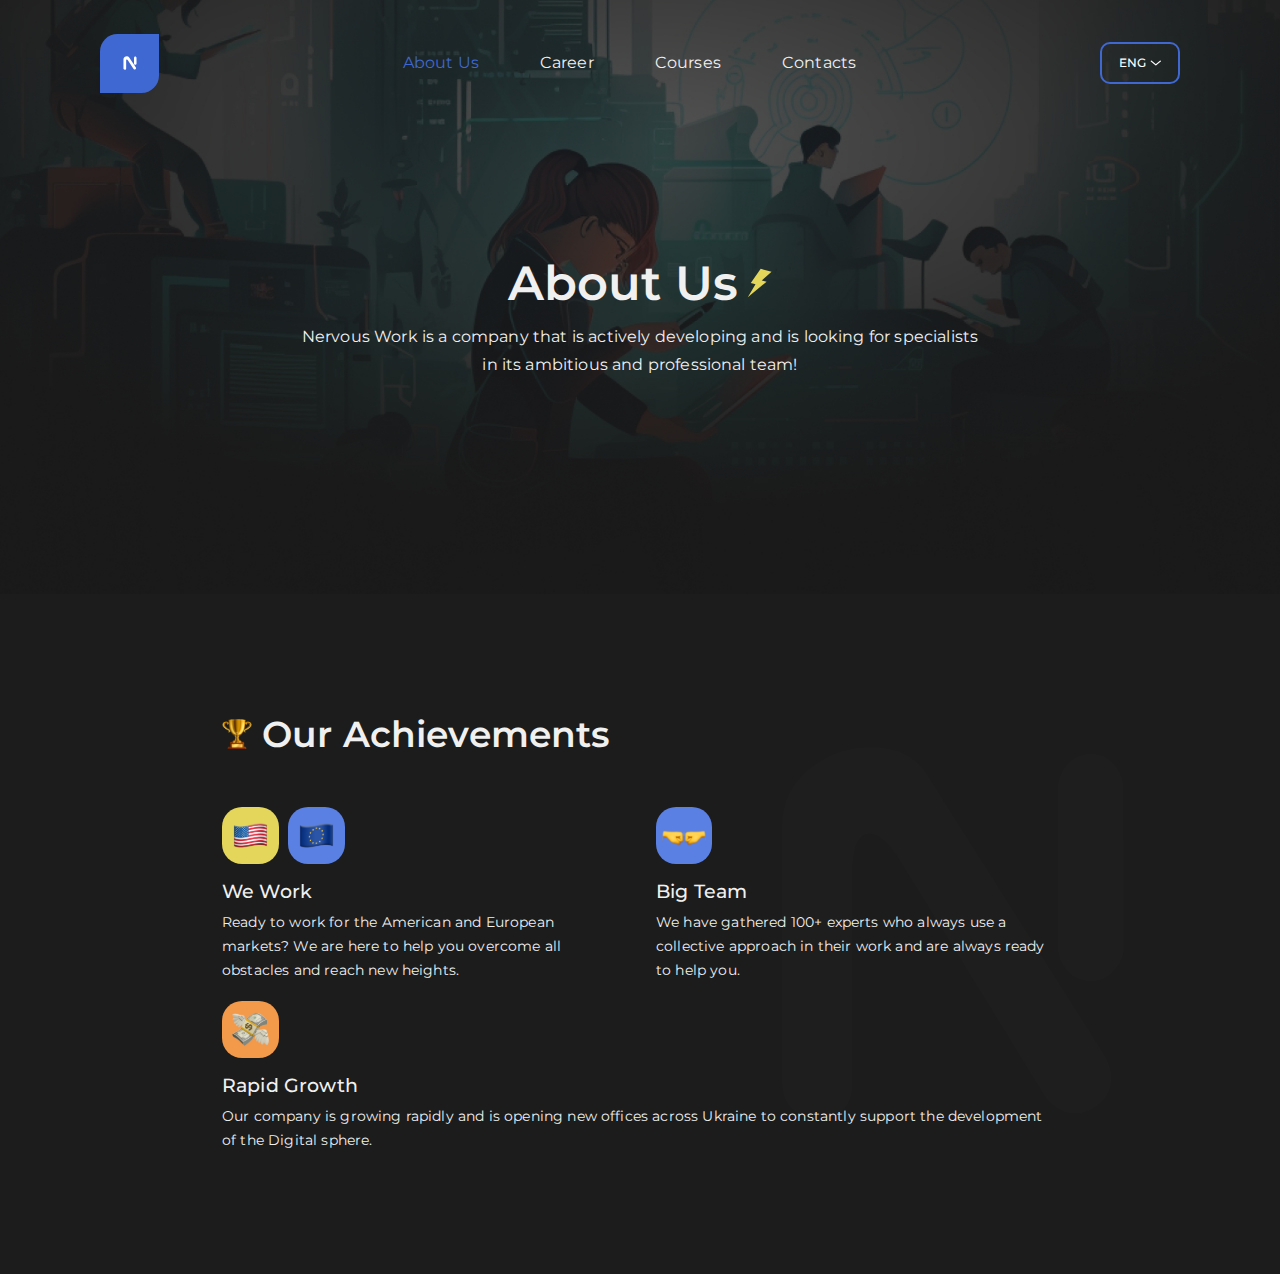
==== index.html @ 2cce6491 "start work" ====
<!DOCTYPE html>
<html lang="en">

<head>
    <meta charset="UTF-8">
    <meta http-equiv="X-UA-Compatible" content="IE=edge">
    <meta name="viewport" content="width=device-width, initial-scale=1.0">
    <title>Nervous Work Vacancies</title>
    <link rel="shortcut icon" type="image/x-icon" href="img/favicon/favicon.ico">
    <link rel="icon" sizes="any" type="image/svg+xml" href="img/favicon/favicon.svg">
    <link rel="stylesheet" href="css/index.css">
</head>

<body>
    <header class="header">
        <div class="container">
            <a class="header__logo logo" href="index.html">
                <img class="header__logo_icon" src="img/icons/logo.svg" alt="" width="14">
            </a>
            <ul class="header__list">
                <li class="header__item">
                    <a href="#" class="header__link link active">About Us</a>
                </li>
                <li class="header__item">
                    <a href="#" class="header__link link">Career</a>
                </li>
                <li class="header__item">
                    <a href="#" class="header__link link">Courses</a>
                </li>
                <li class="header__item">
                    <a href="#" class="header__link link">Contacts</a>
                </li>
            </ul>
            <button class="header__lang">ENG <img src="img/icons/bottom-arrow.svg" alt="" width="10.7"></button>
        </div>
    </header>

    <main>
        <section class="hero">
            <h1 class="hero__title">About Us <img src="img/icons/lightning.svg" alt="" width="25"></h1>
            <p class="hero__desc">Nervous Work is a company that is actively developing and is looking for specialists
                in its ambitious and professional team!
            </p>
        </section>

        <section class="achiev">
            <div class="container">
                <h2 class="achiev__title"><img src="img/icons/reward.svg" alt="" width="30" height="30">
                    Our Achievements</h2>
                <ul class="achiev__list">
                    <li class="achiev__item">
                        <div class="achiev__icons">
                            <span class="achiev__icon yellow-icon">
                                <img src="img/icons/usa.svg" alt="" width="37" height="37">
                            </span>
                            <span class="achiev__icon blue-icon">
                                <img src="img/icons/europe.svg" alt="" width="37" height="37">
                            </span>
                        </div>
                        <h3 class="achiev__subtitle">We Work</h3>
                        <p class="achiev__desc">Ready to work for the American and European markets? We are here to help
                            you overcome all obstacles and reach new heights. </p>
                    </li>
                    <li class="achiev__item">
                        <div class="achiev__icons">
                            <span class="achiev__icon_hand blue-icon">
                                <img src="img/icons/left-hand.svg" alt="" width="22" height="22">
                                <img src="img/icons/right-hand.svg" alt="" width="22" height="22">
                            </span>
                        </div>
                        <h3 class="achiev__subtitle">Big Team</h3>
                        <p class="achiev__desc">We have gathered 100+ experts who always use a collective approach in
                            their work and are always ready to help you. </p>
                    </li>
                    <li class="achiev__item">
                        <div class="achiev__icons">
                            <span class="achiev__icon orange-icon">
                                <img src="img/icons/money.svg" alt="" width="37" height="37">
                            </span>
                        </div>
                        <h3 class="achiev__subtitle">Rapid Growth</h3>
                        <p class="achiev__desc">Our company is growing rapidly and is opening new offices across Ukraine
                            to constantly support the development of the Digital sphere. </p>
                    </li>
                </ul>
            </div>
        </section>
    </main>
</body>

</html>
---- css/index.css ----
* {
  box-sizing: border-box;
  margin: 0;
  padding: 0;
}

html,
body,
div,
span,
applet,
object,
iframe,
h1,
h2,
h3,
h4,
h5,
h6,
p,
blockquote,
pre,
a,
abbr,
acronym,
address,
big,
cite,
code,
del,
dfn,
em,
img,
ins,
kbd,
q,
s,
samp,
small,
strike,
strong,
sub,
sup,
tt,
var,
b,
u,
i,
center,
dl,
dt,
dd,
ol,
ul,
li,
fieldset,
form,
label,
legend,
table,
caption,
tbody,
tfoot,
thead,
tr,
th,
td,
article,
aside,
canvas,
details,
embed,
figure,
figcaption,
footer,
header,
hgroup,
menu,
nav,
output,
ruby,
section,
summary,
time,
mark,
audio,
video {
  margin: 0;
  padding: 0;
  border: 0;
  font-size: 100%;
  font-family: inherit;
  vertical-align: baseline;
}

article,
aside,
details,
figcaption,
figure,
footer,
header,
hgroup,
menu,
nav,
section {
  display: block;
}

body {
  line-height: 1;
}

ol,
ul {
  list-style: none;
  padding: 0;
  margin: 0;
}

blockquote,
q {
  quotes: none;
}

blockquote:before,
blockquote:after,
q:before,
q:after {
  content: "";
  content: none;
}

table {
  border-collapse: collapse;
  border-spacing: 0;
}

a {
  display: inline-block;
  text-decoration: none;
  color: inherit;
}

h1,
h2,
h3,
h4,
h5,
h6,
p {
  margin: 0;
  padding: 0;
}

img,
svg {
  display: block;
}

button {
  outline: none;
  border: none;
  margin: 0;
  padding: 0;
  cursor: pointer;
  font-family: inherit;
}

input {
  outline: none;
  font-family: inherit;
}

@font-face {
  font-family: "Montserrat";
  src: url("../fonts/Montserrat-Regular.ttf") format("truetype");
  font-weight: 400;
  font-style: normal;
}
@font-face {
  font-family: "Montserrat";
  src: url("../fonts/Montserrat-Medium.ttf") format("truetype");
  font-weight: 500;
  font-style: normal;
}
@font-face {
  font-family: "Montserrat";
  src: url("../fonts/Montserrat-SemiBold.ttf") format("truetype");
  font-weight: 600;
  font-style: normal;
}
:root {
  --primary-text-color: #F0F0F0;
  --accent-text-color: #E3D65A;
  --gray-text-color: #9D9D9D;
  --white-text-color: #FFFFFF;
  --menu-active-color: #3F68D2;
  --menu-hover-color: #497CFF;
  --yellow-back-color: #E3D65A;
  --blue-back-color: #5A80E3;
  --orange-back-color: #F2994A;
  --button-back-color: #3F68D2;
  --button-hover-color: #497CFF;
}

body {
  font-family: "Montserrat";
  color: var(--primary-text-color);
  letter-spacing: 0.01em;
  line-height: 1;
  background-color: #1C1C1C;
  background-image: url(../img/section/about/bg-about.jpg);
  background-repeat: no-repeat;
  background-size: 100%;
  background-position: top center;
}

.container {
  max-width: 1110px;
  margin: 0 auto;
  padding: 0 15px;
}

.link {
  color: inherit;
}

.link.active {
  color: var(--menu-active-color);
}

.link:active {
  color: var(--menu-active-color);
}

.link:hover {
  color: var(--menu-hover-color);
}

.logo {
  background-color: var(--button-back-color);
}

.logo:hover {
  background-color: var(--button-hover-color);
}

.blue-icon {
  background-color: var(--blue-back-color);
}

.yellow-icon {
  background-color: var(--yellow-back-color);
}

.orange-icon {
  background-color: var(--orange-back-color);
}

.header .container {
  display: flex;
  align-items: center;
  justify-content: space-between;
  padding-top: 33.5px;
}

.header__logo {
  width: 59px;
  height: 59px;
  display: flex;
  justify-content: center;
  align-items: center;
  border-radius: 17.5px 0px;
}

.header__list {
  display: flex;
  gap: 61px;
}

.header__lang {
  display: flex;
  align-items: center;
  gap: 4.5px;
  padding: 11px 17px;
  background-color: transparent;
  border: 2px solid #3F68D2;
  border-radius: 10px;
  font-weight: 500;
  font-size: 12px;
  line-height: 1.33;
  text-transform: capitalize;
  color: var(--white-text-color);
}

.hero {
  padding-top: 166.5px;
  padding-bottom: 289px;
}

.hero__title {
  display: flex;
  justify-content: center;
  align-items: center;
  gap: 9px;
  font-weight: 600;
  font-size: 48px;
  text-align: center;
  margin-bottom: 16px;
}

.hero__desc {
  font-size: 16px;
  line-height: 1.75;
  text-align: center;
  max-width: 693px;
  margin: 0 auto;
}

.achiev {
  padding-top: 48px;
  padding-bottom: 121px;
}
.achiev .container {
  padding-left: 137px;
  padding-right: 71px;
  background-image: url(../img/section/achiev/bg-achiev.svg);
  background-repeat: no-repeat;
  background-position: top 31px right 71px;
}

.achiev__title {
  display: flex;
  align-items: center;
  gap: 10px;
  margin-bottom: 55px;
  font-weight: 600;
  font-size: 36px;
}

.achiev__list {
  display: flex;
  -moz-column-gap: 31px;
       column-gap: 31px;
  row-gap: 18px;
  flex-wrap: wrap;
  padding-right: 65px;
}

.achiev__item {
  width: calc(50% - 15.5px);
}
.achiev__item:nth-child(3n) {
  width: 100%;
}

.achiev__icons {
  display: flex;
  gap: 9px;
  align-items: center;
  margin-bottom: 15px;
}

.achiev__icon {
  padding: 10px;
  border-radius: 20px;
}

.achiev__icon_hand {
  display: flex;
  padding: 17.5px 6px;
  border-radius: 20px;
}

.achiev__subtitle {
  font-weight: 500;
  font-size: 19px;
  line-height: 1.32;
  margin-bottom: 7px;
}

.achiev__desc {
  font-size: 14px;
  line-height: 1.71;
}/*# sourceMappingURL=index.css.map */
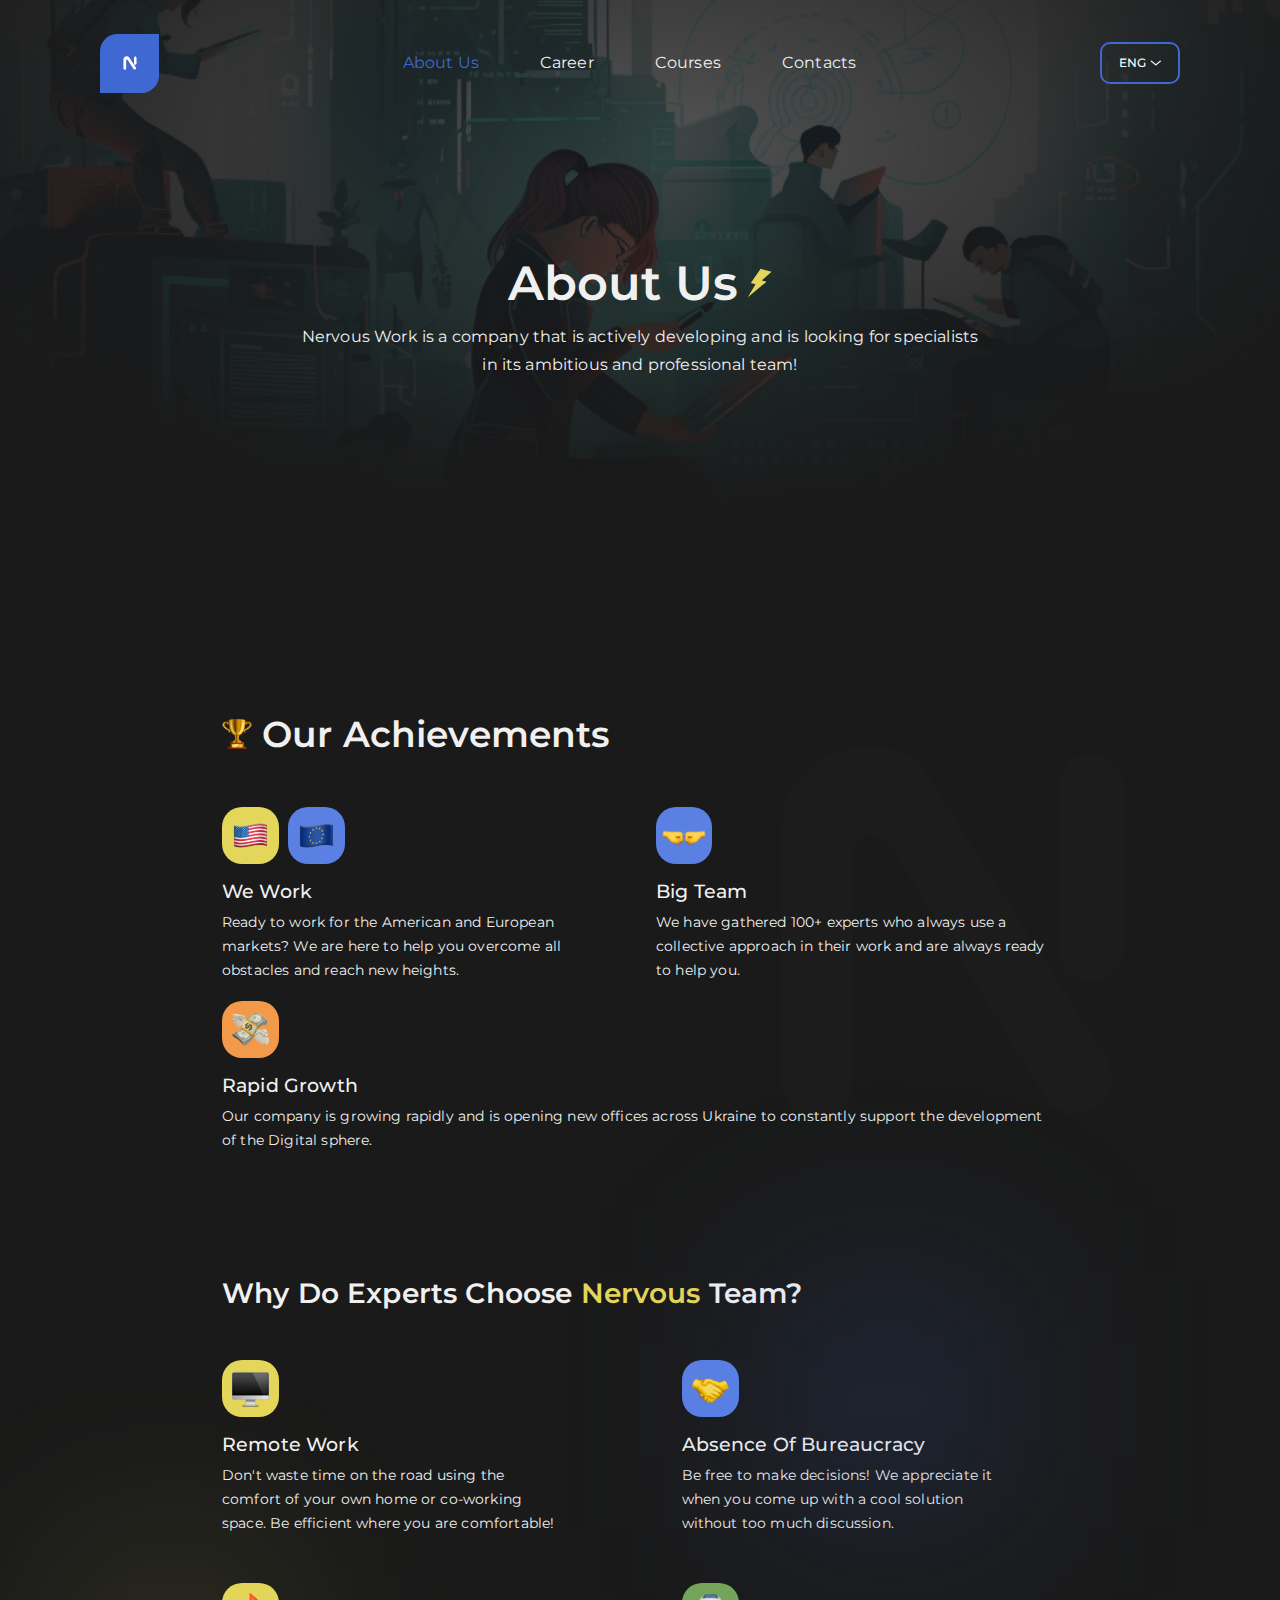
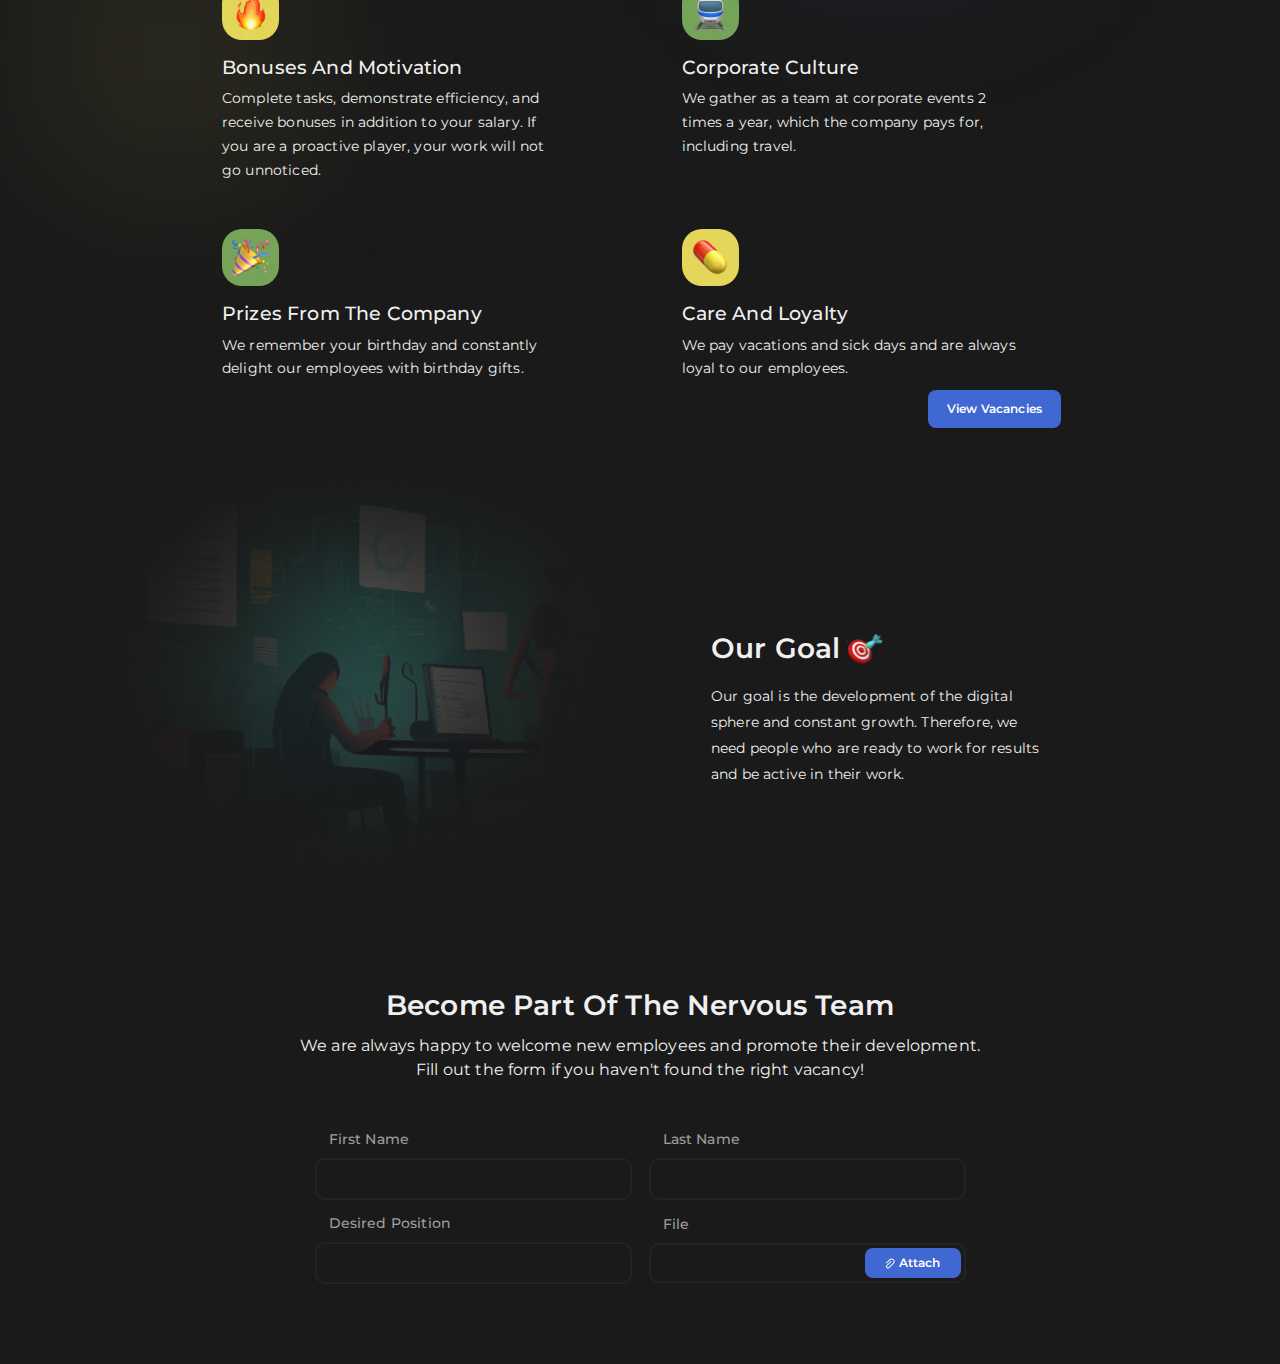
==== commit 172015fe: "commit for meet" ====
--- a/index.html
+++ b/index.html
@@ -85,6 +85,113 @@
                 </ul>
             </div>
         </section>
+
+        <section class="advantage">
+            <div class="container">
+                <h2 class="advantage__title">Why Do Experts Choose <span>Nervous</span> Team?</h2>
+                <ul class="advantage__list">
+                    <li class="advantage__item">
+                        <span class="advantage__wrap_icon yellow-icon">
+                            <img class="advantage__icon" src="img/icons/laptop.svg" alt="" width="37" height="37">
+                        </span>
+                        <h3 class="advantage__subtitle">Remote Work</h3>
+                        <p class="advantage__desc">Don't waste time on the road using the comfort of your own home or
+                            co-working space. Be efficient where you are comfortable!</p>
+                    </li>
+                    <li class="advantage__item">
+                        <span class="advantage__wrap_icon blue-icon">
+                            <img class="advantage__icon" src="img/icons/hands.svg" alt="" width="37" height="37">
+                        </span>
+                        <h3 class="advantage__subtitle">Absence Of Bureaucracy</h3>
+                        <p class="advantage__desc">Be free to make decisions! We appreciate it when you come up with a
+                            cool solution without too much discussion.</p>
+                    </li>
+                    <li class="advantage__item">
+                        <span class="advantage__wrap_icon yellow-icon">
+                            <img class="advantage__icon" src="img/icons/fire.svg" alt="" width="37" height="37">
+                        </span>
+                        <h3 class="advantage__subtitle">Bonuses And Motivation</h3>
+                        <p class="advantage__desc">Complete tasks, demonstrate efficiency, and receive bonuses in
+                            addition to your salary. If you are a proactive player, your work will not go unnoticed.</p>
+                    </li>
+                    <li class="advantage__item">
+                        <span class="advantage__wrap_icon green-icon">
+                            <img class="advantage__icon" src="img/icons/train.svg" alt="" width="37" height="37">
+                        </span>
+                        <h3 class="advantage__subtitle">Corporate Culture</h3>
+                        <p class="advantage__desc">We gather as a team at corporate events 2 times a year, which the
+                            company pays for, including travel.</p>
+                    </li>
+                    <li class="advantage__item">
+                        <span class="advantage__wrap_icon green-icon">
+                            <img class="advantage__icon" src="img/icons/decor.svg" alt="" width="37" height="37">
+                        </span>
+                        <h3 class="advantage__subtitle">Prizes From The Company</h3>
+                        <p class="advantage__desc">We remember your birthday and constantly delight our employees with
+                            birthday gifts.</p>
+                    </li>
+                    <li class="advantage__item">
+                        <span class="advantage__wrap_icon yellow-icon">
+                            <img class="advantage__icon" src="img/icons/tablet.svg" alt="" width="37" height="37">
+                        </span>
+                        <h3 class="advantage__subtitle">Care And Loyalty</h3>
+                        <p class="advantage__desc">We pay vacations and sick days and are always loyal to our employees.
+                        </p>
+                    </li>
+                </ul>
+                <div class="advantage__button">
+                    <a class="advantage__link" href="#">View Vacancies</a>
+                </div>
+                <div class="blue-shadow"></div>
+                <div class="yellow-shadow"></div>
+            </div>
+        </section>
+
+        <section class="goal">
+            <div class="container">
+                <h3 class="goal__title">Our Goal <img src="img/icons/darts.svg" alt="" width="36" height="32"></h3>
+                <p class="goal__desc">Our goal is the development of the digital sphere and constant growth. Therefore,
+                    we need people who are ready to work for results and be active in their work.</p>
+            </div>
+        </section>
+
+        <section class="contact">
+            <div class="container">
+                <h2 class="contact__title">Become Part Of The Nervous Team</h2>
+                <p class="contact__desc">We are always happy to welcome new employees and promote their development.
+                    Fill out the form if you haven't found the right vacancy!</p>
+                <form class="contact__form">
+                    <div class="form__block">
+                        <div class="form__block_item">
+                            <label class="form__label">
+                                <span>First Name</span>
+                                <input type="text" name="firstName" class="form__input">
+                            </label>
+                        </div>
+                        <div class="form__block_item">
+                            <label class="form__label">
+                                <span>Last Name</span>
+                                <input type="text" name="lastName" class="form__input">
+                            </label>
+                        </div>
+                    </div>
+                    <div class="form__block">
+                        <div class="form__block_item">
+                            <label class="form__label">
+                                <span>Desired Position</span>
+                                <input type="text" name="firstName" class="form__input">
+                            </label>
+                        </div>
+                        <div class="form__block_item">
+                            <label class="form__label">
+                                <span>File</span>
+                                <input type="file" name="lastName" class="form__input_file">
+                            </label>
+                        </div>
+                    </div>
+                </form>
+            </div>
+        </section>
     </main>
 </body>
 
--- a/css/index.css
+++ b/css/index.css
@@ -200,6 +200,7 @@
   --yellow-back-color: #E3D65A;
   --blue-back-color: #5A80E3;
   --orange-back-color: #F2994A;
+  --green-back-color: #75A459;
   --button-back-color: #3F68D2;
   --button-hover-color: #497CFF;
 }
@@ -209,7 +210,7 @@
   color: var(--primary-text-color);
   letter-spacing: 0.01em;
   line-height: 1;
-  background-color: #1C1C1C;
+  background-color: #1A1A1A;
   background-image: url(../img/section/about/bg-about.jpg);
   background-repeat: no-repeat;
   background-size: 100%;
@@ -256,6 +257,10 @@
 
 .orange-icon {
   background-color: var(--orange-back-color);
+}
+
+.green-icon {
+  background-color: var(--green-back-color);
 }
 
 .header .container {
@@ -320,7 +325,6 @@
 
 .achiev {
   padding-top: 48px;
-  padding-bottom: 121px;
 }
 .achiev .container {
   padding-left: 137px;
@@ -383,4 +387,246 @@
 .achiev__desc {
   font-size: 14px;
   line-height: 1.71;
+}
+
+.advantage {
+  padding-top: 121px;
+  padding-bottom: 14px;
+}
+.advantage .container {
+  position: relative;
+  padding-left: 137px;
+  padding-right: 134px;
+}
+
+.advantage__title {
+  font-weight: 600;
+  font-size: 28px;
+  line-height: 1.39;
+  margin-bottom: 47px;
+}
+.advantage__title span {
+  color: var(--accent-text-color);
+}
+
+.advantage__list {
+  display: flex;
+  flex-wrap: wrap;
+  -moz-column-gap: 80px;
+       column-gap: 80px;
+  row-gap: 47px;
+  margin-bottom: 9px;
+}
+
+.advantage__item {
+  width: calc(50% - 40px);
+}
+
+.advantage__wrap_icon {
+  display: flex;
+  justify-content: center;
+  align-items: center;
+  width: 57px;
+  height: 57px;
+  border-radius: 20px;
+  margin-bottom: 15px;
+}
+
+.advantage__subtitle {
+  font-weight: 500;
+  font-size: 19px;
+  line-height: 1.32;
+  margin-bottom: 7px;
+}
+
+.advantage__desc {
+  font-size: 14px;
+  line-height: 1.71;
+  max-width: 337px;
+}
+
+.advantage__button {
+  display: flex;
+  justify-content: flex-end;
+}
+
+.advantage__link {
+  padding: 13px 19px;
+  background-color: var(--button-back-color);
+  border-radius: 8px;
+  font-weight: 600;
+  font-size: 12px;
+  color: var(--white-text-color);
+}
+.advantage__link:hover {
+  background-color: var(--button-hover-color);
+}
+
+.blue-shadow {
+  position: absolute;
+  top: 0;
+  right: 181px;
+  width: 253px;
+  height: 253px;
+  background-color: rgba(63, 104, 210, 0.16);
+  filter: blur(97.5px);
+}
+
+.yellow-shadow {
+  position: absolute;
+  left: 0;
+  top: 50%;
+  transform: translate(0, -50%);
+  width: 175px;
+  height: 175px;
+  background-color: rgba(227, 214, 90, 0.17);
+  filter: blur(97.5px);
+}
+
+.goal .container {
+  padding-top: 187px;
+  padding-bottom: 199px;
+  background-image: url(../img/section/goal/bg-goal.jpg);
+  background-repeat: no-repeat;
+  background-position: left center;
+}
+
+.goal__title {
+  margin-left: 611px;
+  display: flex;
+  align-items: center;
+  gap: 7px;
+  margin-bottom: 15px;
+  font-weight: 600;
+  font-size: 28px;
+  line-height: 1.39;
+}
+
+.goal__desc {
+  margin-left: 611px;
+  max-width: 342px;
+  font-size: 14px;
+  line-height: 1.86;
+}
+
+.contact {
+  padding-bottom: 79.5px;
+}
+
+.contact__title {
+  text-align: center;
+  font-weight: 600;
+  font-size: 28px;
+  line-height: 1.39;
+  margin-bottom: 9px;
+}
+
+.contact__desc {
+  text-align: center;
+  font-size: 16px;
+  line-height: 1.5;
+  max-width: 688px;
+  margin: 0 auto 50px auto;
+}
+
+.contact__form {
+  display: flex;
+  flex-direction: column;
+  gap: 16px;
+  max-width: 651px;
+  margin: 0 auto;
+}
+
+.form__block {
+  display: flex;
+  align-items: center;
+  gap: 17px;
+}
+
+.form__block_item {
+  width: calc(50% - 8.5px);
+}
+
+.form__label {
+  display: flex;
+  flex-direction: column;
+  gap: 10px;
+}
+.form__label span {
+  font-weight: 500;
+  font-size: 14px;
+  line-height: 1.14;
+  color: var(--gray-text-color);
+  margin-left: 14px;
+}
+
+.form__input {
+  background-color: transparent;
+  border: 2px solid #232323;
+  border-radius: 10px;
+  padding: 10px 14px;
+  font-family: inherit;
+  font-weight: 500;
+  font-size: 14px;
+  line-height: inherit;
+  letter-spacing: inherit;
+  color: inherit;
+}
+.form__input:focus {
+  border-color: var(--button-back-color);
+}
+
+.form__input_file {
+  position: relative;
+  height: 40px;
+  visibility: hidden;
+  cursor: pointer;
+  padding: 10px 0 10px 0;
+}
+
+.form__input_file::before {
+  content: "";
+  position: absolute;
+  box-sizing: border-box;
+  z-index: 2;
+  width: 100%;
+  height: 100%;
+  top: 0;
+  left: 0;
+  border: 2px solid #232323;
+  border-radius: 10px;
+  visibility: visible;
+}
+
+.form__input_file::after {
+  content: "Attach";
+  box-sizing: border-box;
+  position: absolute;
+  z-index: 3;
+  width: 96px;
+  height: 30px;
+  top: 5px;
+  right: 5px;
+  opacity: 1;
+  visibility: visible;
+  padding-left: 34px;
+  display: flex;
+  align-items: center;
+  border-radius: 8px;
+  background-color: var(--button-back-color);
+  background-image: url(../img/icons/clip.svg);
+  background-repeat: no-repeat;
+  background-position: top 9.5px left 21px;
+  font-family: "Montserrat";
+  font-style: normal;
+  font-weight: 600;
+  font-size: 12px;
+  line-height: 1;
+  text-align: center;
+  letter-spacing: 0.01em;
+  color: var(--white-text-color);
+}
+
+.form__input_file::after:hover {
+  background-color: var(--button-hover-color);
 }/*# sourceMappingURL=index.css.map */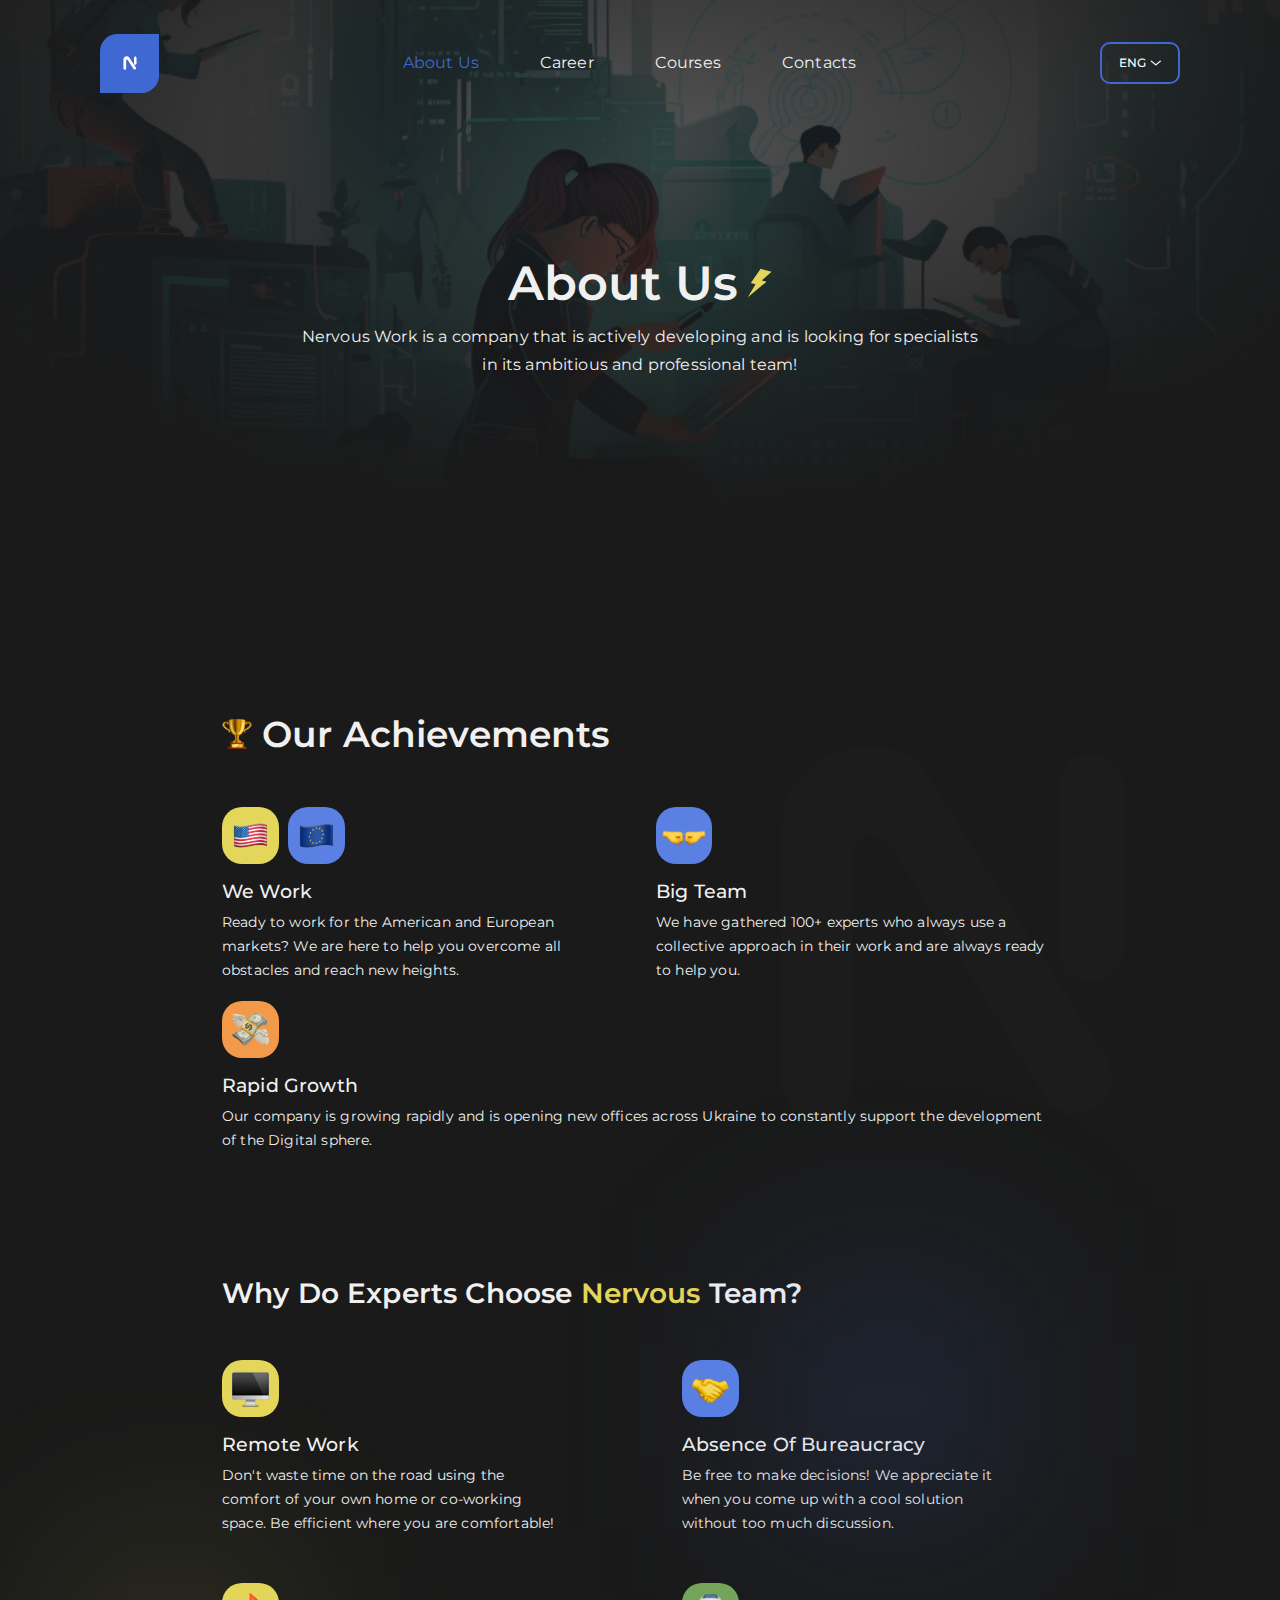
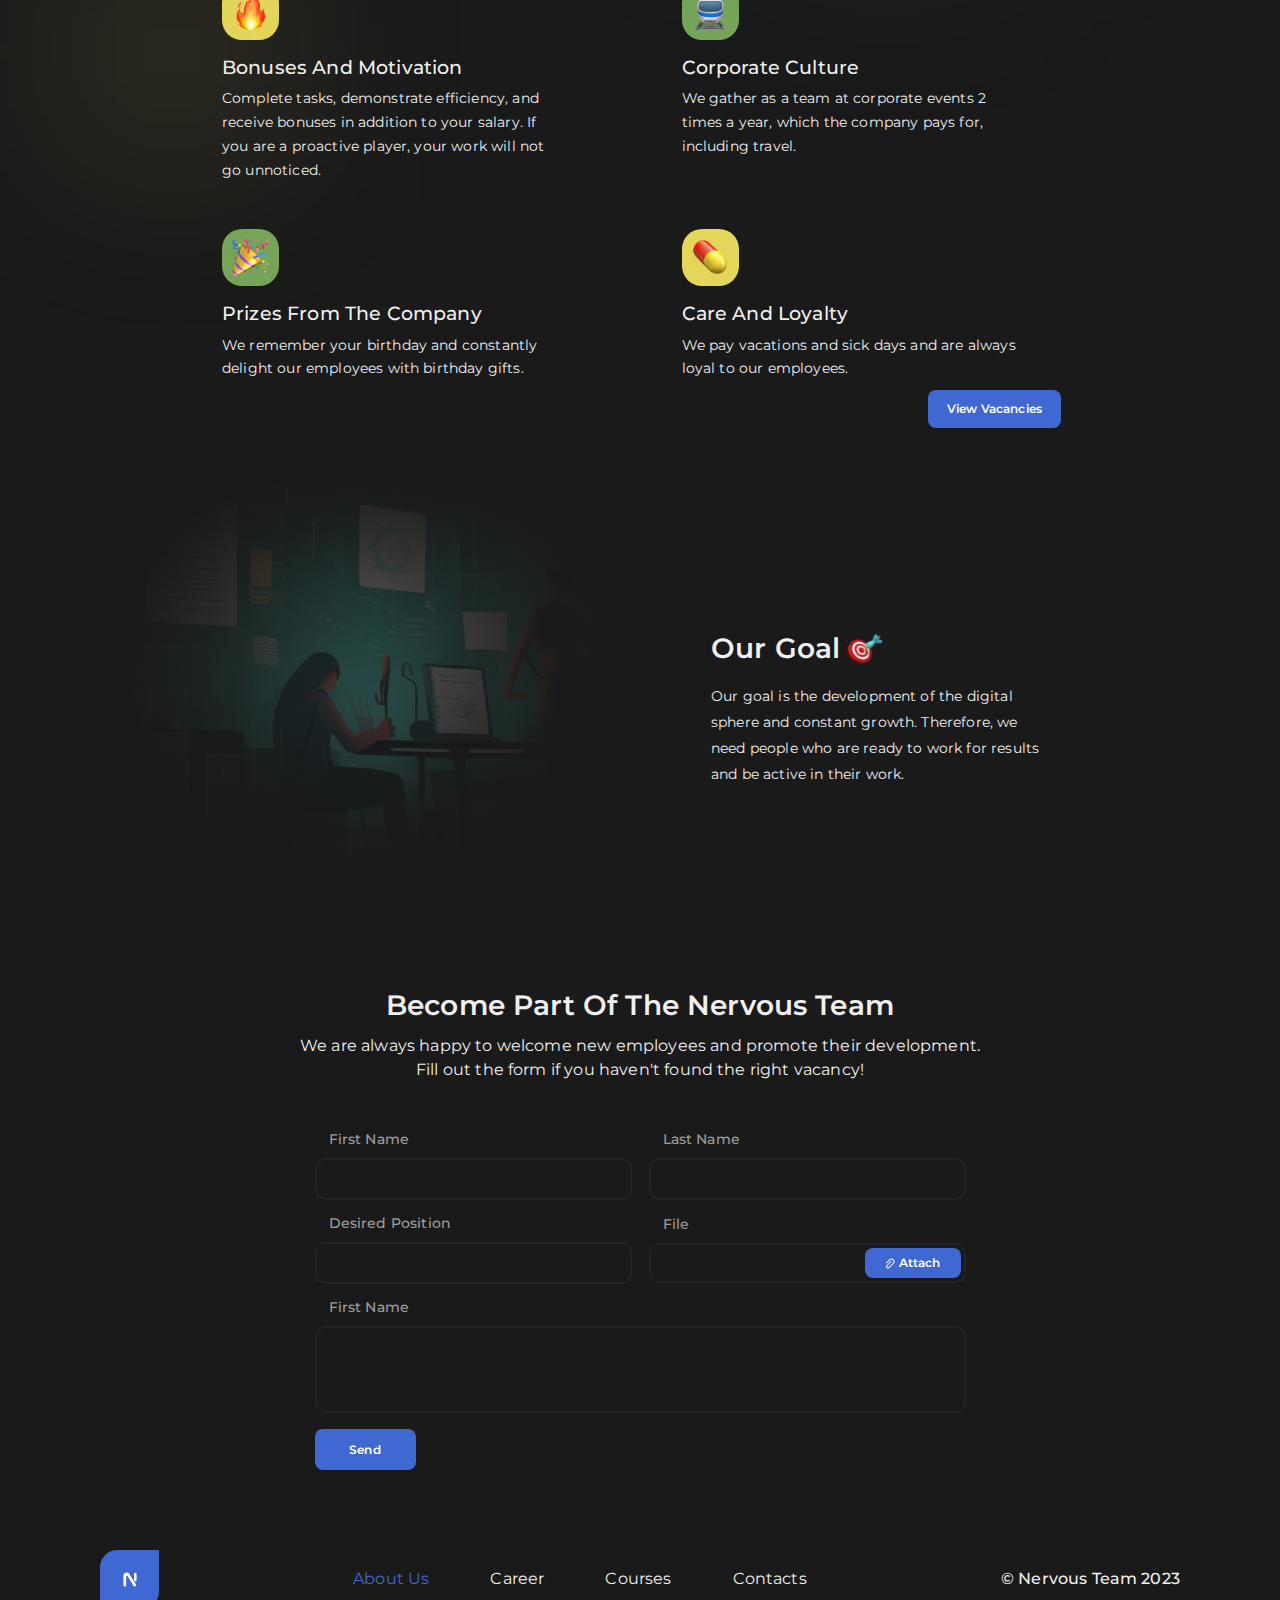
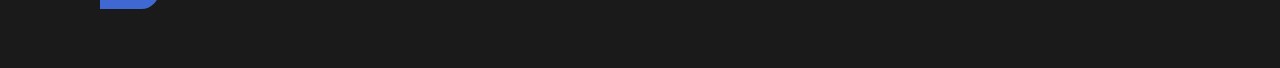
==== commit ebf45faa: "last changes" ====
--- a/index.html
+++ b/index.html
@@ -189,10 +189,38 @@
                             </label>
                         </div>
                     </div>
+                    <label class="form__label">
+                        <span>First Name</span>
+                        <textarea class="form__text" name="text"></textarea>
+                    </label>
+                    <button type="submit" class="form__submit">Send</button>
                 </form>
             </div>
         </section>
     </main>
+
+    <footer class="footer">
+        <div class="container">
+            <a class="footer__logo logo" href="index.html">
+                <img class="footer__logo_icon" src="img/icons/logo.svg" alt="" width="14">
+            </a>
+            <ul class="footer__list">
+                <li class="footer__item">
+                    <a href="#" class="footer__link link active">About Us</a>
+                </li>
+                <li class="footer__item">
+                    <a href="#" class="footer__link link">Career</a>
+                </li>
+                <li class="footer__item">
+                    <a href="#" class="footer__link link">Courses</a>
+                </li>
+                <li class="footer__item">
+                    <a href="#" class="footer__link link">Contacts</a>
+                </li>
+            </ul>
+            <p class="footer__copy">© Nervous Team 2023</p>
+        </div>
+    </footer>
 </body>
 
 </html>--- a/css/index.css
+++ b/css/index.css
@@ -629,4 +629,70 @@
 
 .form__input_file::after:hover {
   background-color: var(--button-hover-color);
+}
+
+.form__text {
+  box-sizing: border-box;
+  height: 87px;
+  resize: none;
+  outline: none;
+  border-radius: 10px;
+  border: 2px solid #232323;
+  background-color: transparent;
+  padding: 10px 14px;
+  font-family: inherit;
+  font-weight: 500;
+  font-size: 14px;
+  line-height: inherit;
+  letter-spacing: inherit;
+  color: inherit;
+}
+.form__text:focus {
+  border-color: var(--button-back-color);
+}
+
+.form__submit {
+  background: #3F68D2;
+  border-radius: 8px;
+  padding: 13px 0;
+  width: 101px;
+  font-family: inherit;
+  font-weight: 600;
+  font-size: 12px;
+  text-align: center;
+  letter-spacing: 0.01em;
+  color: var(--white-text-color);
+}
+.form__submit:hover {
+  background-color: var(--button-hover-color);
+}
+
+.footer {
+  padding-bottom: 59.5px;
+}
+.footer .container {
+  display: flex;
+  align-items: center;
+  justify-content: space-between;
+}
+
+.footer__logo {
+  width: 59px;
+  height: 59px;
+  display: flex;
+  justify-content: center;
+  align-items: center;
+  border-radius: 17.5px 0px;
+}
+
+.footer__list {
+  display: flex;
+  gap: 61px;
+}
+
+.footer__copy {
+  font-weight: 500;
+  font-size: 16px;
+  line-height: 1.62;
+  text-transform: capitalize;
 }/*# sourceMappingURL=index.css.map */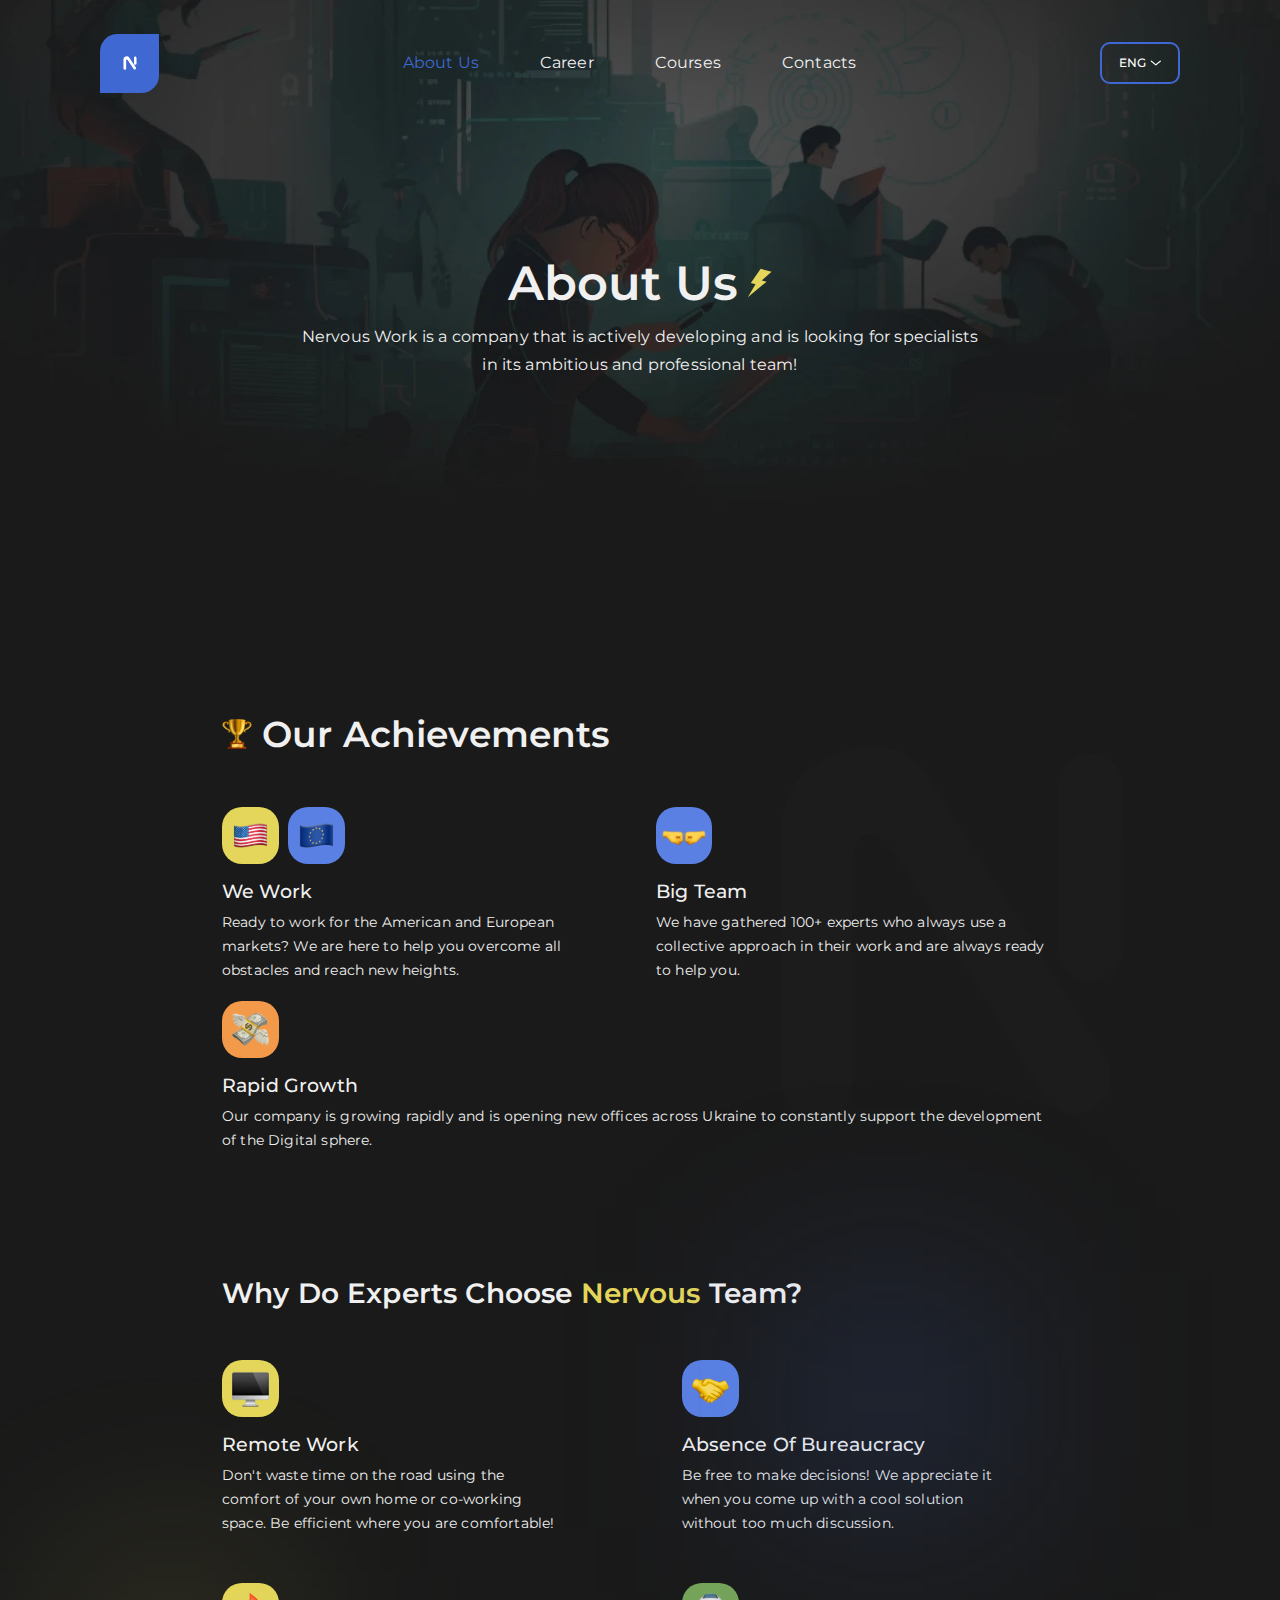
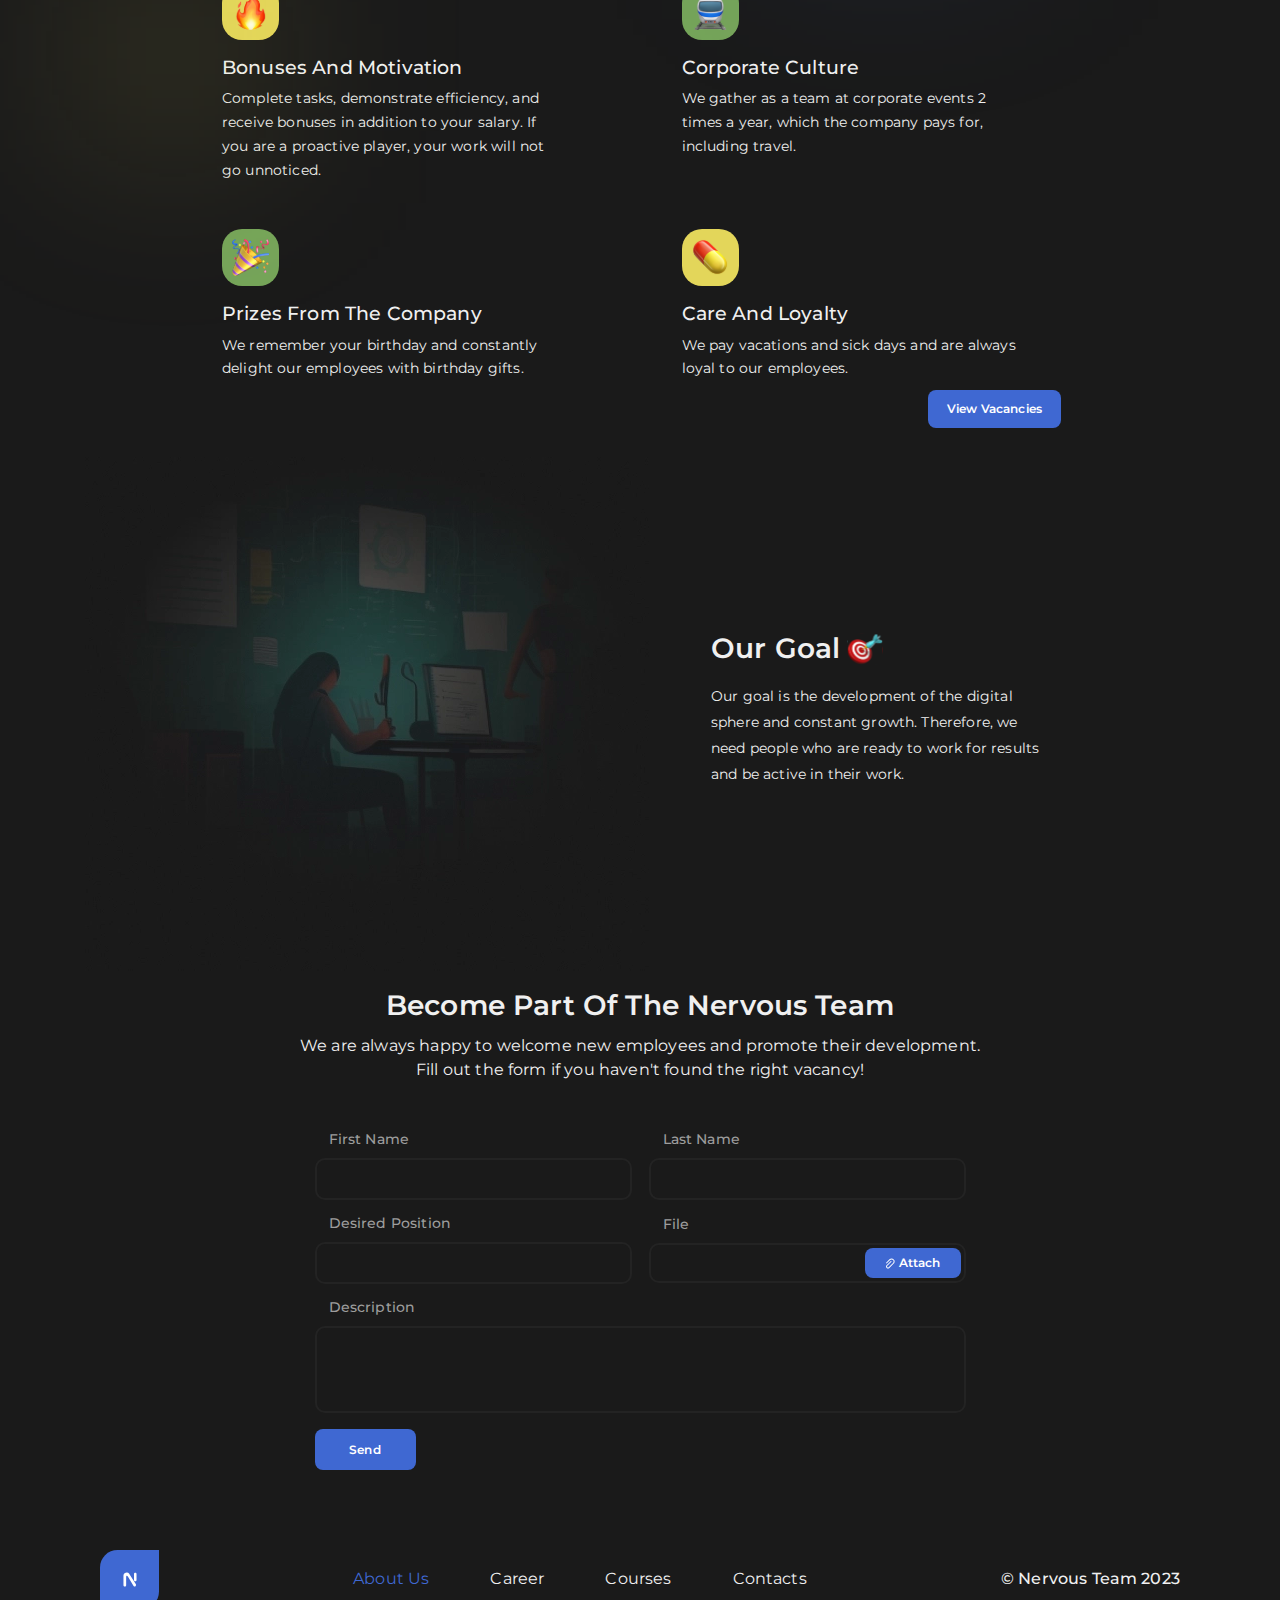
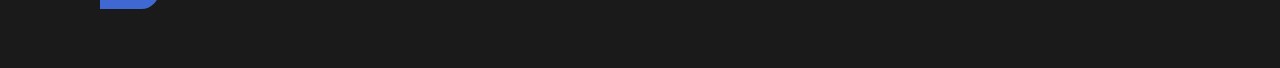
==== commit 0988e116: "add-fixed-scroll" ====
--- a/index.html
+++ b/index.html
@@ -14,7 +14,7 @@
 <body>
     <header class="header">
         <div class="container">
-            <a class="header__logo logo" href="index.html">
+            <a class="header__logo">
                 <img class="header__logo_icon" src="img/icons/logo.svg" alt="" width="14">
             </a>
             <ul class="header__list">
@@ -31,196 +31,220 @@
                     <a href="#" class="header__link link">Contacts</a>
                 </li>
             </ul>
-            <button class="header__lang">ENG <img src="img/icons/bottom-arrow.svg" alt="" width="10.7"></button>
+            <button class="header__lang">ENG <img src="img/icons/bottom-arrow.svg" alt="" width="10.7">
+                <div class="wrapper__lang">
+                    <a class="lang__link">ENG</a>
+                    <a class="lang__link" href="ukr/index.html">UKR</a>
+                </div>
+            </button>
         </div>
     </header>
 
-    <main>
-        <section class="hero">
-            <h1 class="hero__title">About Us <img src="img/icons/lightning.svg" alt="" width="25"></h1>
-            <p class="hero__desc">Nervous Work is a company that is actively developing and is looking for specialists
-                in its ambitious and professional team!
-            </p>
-        </section>
-
-        <section class="achiev">
+    <div class="wrapper">
+        <div class="wrapper__fixed">
+            <button class="contact__scroll js-scroll-top">
+                <img src="img/icons/top-arrow.svg" alt="">
+            </button>
+        </div>
+        <main>
+            <section class="hero">
+                <h1 class="hero__title">About Us <img src="img/icons/lightning.svg" alt="" width="25"></h1>
+                <p class="hero__desc">Nervous Work is a company that is actively developing and is looking for
+                    specialists
+                    in its ambitious and professional team!
+                </p>
+            </section>
+
+            <section class="achiev">
+                <div class="container">
+                    <h2 class="achiev__title"><img src="img/icons/reward.svg" alt="" width="30" height="30">
+                        Our Achievements</h2>
+                    <ul class="achiev__list">
+                        <li class="achiev__item">
+                            <div class="achiev__icons">
+                                <span class="achiev__icon yellow-icon">
+                                    <img src="img/icons/usa.svg" alt="" width="37" height="37">
+                                </span>
+                                <span class="achiev__icon blue-icon">
+                                    <img src="img/icons/europe.svg" alt="" width="37" height="37">
+                                </span>
+                            </div>
+                            <h3 class="achiev__subtitle">We Work</h3>
+                            <p class="achiev__desc">Ready to work for the American and European markets? We are here to
+                                help
+                                you overcome all obstacles and reach new heights. </p>
+                        </li>
+                        <li class="achiev__item">
+                            <div class="achiev__icons">
+                                <span class="achiev__icon_hand blue-icon">
+                                    <img src="img/icons/left-hand.svg" alt="" width="22" height="22">
+                                    <img src="img/icons/right-hand.svg" alt="" width="22" height="22">
+                                </span>
+                            </div>
+                            <h3 class="achiev__subtitle">Big Team</h3>
+                            <p class="achiev__desc">We have gathered 100+ experts who always use a collective approach
+                                in
+                                their work and are always ready to help you. </p>
+                        </li>
+                        <li class="achiev__item">
+                            <div class="achiev__icons">
+                                <span class="achiev__icon orange-icon">
+                                    <img src="img/icons/money.svg" alt="" width="37" height="37">
+                                </span>
+                            </div>
+                            <h3 class="achiev__subtitle">Rapid Growth</h3>
+                            <p class="achiev__desc">Our company is growing rapidly and is opening new offices across
+                                Ukraine
+                                to constantly support the development of the Digital sphere. </p>
+                        </li>
+                    </ul>
+                </div>
+            </section>
+
+            <section class="advantage">
+                <div class="container">
+                    <h2 class="advantage__title">Why Do Experts Choose <span>Nervous</span> Team?</h2>
+                    <ul class="advantage__list">
+                        <li class="advantage__item">
+                            <span class="advantage__wrap_icon yellow-icon">
+                                <img class="advantage__icon" src="img/icons/laptop.svg" alt="" width="37" height="37">
+                            </span>
+                            <h3 class="advantage__subtitle">Remote Work</h3>
+                            <p class="advantage__desc">Don't waste time on the road using the comfort of your own home
+                                or
+                                co-working space. Be efficient where you are comfortable!</p>
+                        </li>
+                        <li class="advantage__item">
+                            <span class="advantage__wrap_icon blue-icon">
+                                <img class="advantage__icon" src="img/icons/hands.svg" alt="" width="37" height="37">
+                            </span>
+                            <h3 class="advantage__subtitle">Absence Of Bureaucracy</h3>
+                            <p class="advantage__desc">Be free to make decisions! We appreciate it when you come up with
+                                a
+                                cool solution without too much discussion.</p>
+                        </li>
+                        <li class="advantage__item">
+                            <span class="advantage__wrap_icon yellow-icon">
+                                <img class="advantage__icon" src="img/icons/fire.svg" alt="" width="37" height="37">
+                            </span>
+                            <h3 class="advantage__subtitle">Bonuses And Motivation</h3>
+                            <p class="advantage__desc">Complete tasks, demonstrate efficiency, and receive bonuses in
+                                addition to your salary. If you are a proactive player, your work will not go unnoticed.
+                            </p>
+                        </li>
+                        <li class="advantage__item">
+                            <span class="advantage__wrap_icon green-icon">
+                                <img class="advantage__icon" src="img/icons/train.svg" alt="" width="37" height="37">
+                            </span>
+                            <h3 class="advantage__subtitle">Corporate Culture</h3>
+                            <p class="advantage__desc">We gather as a team at corporate events 2 times a year, which the
+                                company pays for, including travel.</p>
+                        </li>
+                        <li class="advantage__item">
+                            <span class="advantage__wrap_icon green-icon">
+                                <img class="advantage__icon" src="img/icons/decor.svg" alt="" width="37" height="37">
+                            </span>
+                            <h3 class="advantage__subtitle">Prizes From The Company</h3>
+                            <p class="advantage__desc">We remember your birthday and constantly delight our employees
+                                with
+                                birthday gifts.</p>
+                        </li>
+                        <li class="advantage__item">
+                            <span class="advantage__wrap_icon yellow-icon">
+                                <img class="advantage__icon" src="img/icons/tablet.svg" alt="" width="37" height="37">
+                            </span>
+                            <h3 class="advantage__subtitle">Care And Loyalty</h3>
+                            <p class="advantage__desc">We pay vacations and sick days and are always loyal to our
+                                employees.
+                            </p>
+                        </li>
+                    </ul>
+                    <div class="advantage__button">
+                        <a class="advantage__link" href="#">View Vacancies</a>
+                    </div>
+                    <div class="blue-shadow"></div>
+                    <div class="yellow-shadow"></div>
+                </div>
+            </section>
+
+            <section class="goal">
+                <div class="container">
+                    <h3 class="goal__title">Our Goal <img src="img/icons/darts.svg" alt="" width="36" height="32"></h3>
+                    <p class="goal__desc">Our goal is the development of the digital sphere and constant growth.
+                        Therefore,
+                        we need people who are ready to work for results and be active in their work.</p>
+                </div>
+            </section>
+
+            <section class="contact">
+                <div class="container">
+                    <h2 class="contact__title">Become Part Of The Nervous Team</h2>
+                    <p class="contact__desc">We are always happy to welcome new employees and promote their development.
+                        Fill out the form if you haven't found the right vacancy!</p>
+                    <form class="contact__form">
+                        <div class="form__block">
+                            <div class="form__block_item">
+                                <label class="form__label">
+                                    <span>First Name</span>
+                                    <input type="text" name="firstName" class="form__input">
+                                </label>
+                            </div>
+                            <div class="form__block_item">
+                                <label class="form__label">
+                                    <span>Last Name</span>
+                                    <input type="text" name="lastName" class="form__input">
+                                </label>
+                            </div>
+                        </div>
+                        <div class="form__block">
+                            <div class="form__block_item">
+                                <label class="form__label">
+                                    <span>Desired Position</span>
+                                    <input type="text" name="firstName" class="form__input">
+                                </label>
+                            </div>
+                            <div class="form__block_item js-form-block">
+                                <label class="form__label">
+                                    <span>File</span>
+                                    <input type="file" name="lastName" class="form__input_file js-input-file">
+                                </label>
+                            </div>
+                        </div>
+                        <label class="form__label">
+                            <span>Description</span>
+                            <textarea class="form__text" name="text"></textarea>
+                        </label>
+                        <button type="submit" class="form__submit">Send</button>
+                    </form>
+                </div>
+            </section>
+        </main>
+
+        <footer class="footer">
             <div class="container">
-                <h2 class="achiev__title"><img src="img/icons/reward.svg" alt="" width="30" height="30">
-                    Our Achievements</h2>
-                <ul class="achiev__list">
-                    <li class="achiev__item">
-                        <div class="achiev__icons">
-                            <span class="achiev__icon yellow-icon">
-                                <img src="img/icons/usa.svg" alt="" width="37" height="37">
-                            </span>
-                            <span class="achiev__icon blue-icon">
-                                <img src="img/icons/europe.svg" alt="" width="37" height="37">
-                            </span>
-                        </div>
-                        <h3 class="achiev__subtitle">We Work</h3>
-                        <p class="achiev__desc">Ready to work for the American and European markets? We are here to help
-                            you overcome all obstacles and reach new heights. </p>
-                    </li>
-                    <li class="achiev__item">
-                        <div class="achiev__icons">
-                            <span class="achiev__icon_hand blue-icon">
-                                <img src="img/icons/left-hand.svg" alt="" width="22" height="22">
-                                <img src="img/icons/right-hand.svg" alt="" width="22" height="22">
-                            </span>
-                        </div>
-                        <h3 class="achiev__subtitle">Big Team</h3>
-                        <p class="achiev__desc">We have gathered 100+ experts who always use a collective approach in
-                            their work and are always ready to help you. </p>
-                    </li>
-                    <li class="achiev__item">
-                        <div class="achiev__icons">
-                            <span class="achiev__icon orange-icon">
-                                <img src="img/icons/money.svg" alt="" width="37" height="37">
-                            </span>
-                        </div>
-                        <h3 class="achiev__subtitle">Rapid Growth</h3>
-                        <p class="achiev__desc">Our company is growing rapidly and is opening new offices across Ukraine
-                            to constantly support the development of the Digital sphere. </p>
+                <a class="footer__logo">
+                    <img class="footer__logo_icon" src="img/icons/logo.svg" alt="" width="14">
+                </a>
+                <ul class="footer__list">
+                    <li class="footer__item">
+                        <a href="#" class="footer__link link active">About Us</a>
+                    </li>
+                    <li class="footer__item">
+                        <a href="#" class="footer__link link">Career</a>
+                    </li>
+                    <li class="footer__item">
+                        <a href="#" class="footer__link link">Courses</a>
+                    </li>
+                    <li class="footer__item">
+                        <a href="#" class="footer__link link">Contacts</a>
                     </li>
                 </ul>
+                <p class="footer__copy">© Nervous Team 2023</p>
             </div>
-        </section>
-
-        <section class="advantage">
-            <div class="container">
-                <h2 class="advantage__title">Why Do Experts Choose <span>Nervous</span> Team?</h2>
-                <ul class="advantage__list">
-                    <li class="advantage__item">
-                        <span class="advantage__wrap_icon yellow-icon">
-                            <img class="advantage__icon" src="img/icons/laptop.svg" alt="" width="37" height="37">
-                        </span>
-                        <h3 class="advantage__subtitle">Remote Work</h3>
-                        <p class="advantage__desc">Don't waste time on the road using the comfort of your own home or
-                            co-working space. Be efficient where you are comfortable!</p>
-                    </li>
-                    <li class="advantage__item">
-                        <span class="advantage__wrap_icon blue-icon">
-                            <img class="advantage__icon" src="img/icons/hands.svg" alt="" width="37" height="37">
-                        </span>
-                        <h3 class="advantage__subtitle">Absence Of Bureaucracy</h3>
-                        <p class="advantage__desc">Be free to make decisions! We appreciate it when you come up with a
-                            cool solution without too much discussion.</p>
-                    </li>
-                    <li class="advantage__item">
-                        <span class="advantage__wrap_icon yellow-icon">
-                            <img class="advantage__icon" src="img/icons/fire.svg" alt="" width="37" height="37">
-                        </span>
-                        <h3 class="advantage__subtitle">Bonuses And Motivation</h3>
-                        <p class="advantage__desc">Complete tasks, demonstrate efficiency, and receive bonuses in
-                            addition to your salary. If you are a proactive player, your work will not go unnoticed.</p>
-                    </li>
-                    <li class="advantage__item">
-                        <span class="advantage__wrap_icon green-icon">
-                            <img class="advantage__icon" src="img/icons/train.svg" alt="" width="37" height="37">
-                        </span>
-                        <h3 class="advantage__subtitle">Corporate Culture</h3>
-                        <p class="advantage__desc">We gather as a team at corporate events 2 times a year, which the
-                            company pays for, including travel.</p>
-                    </li>
-                    <li class="advantage__item">
-                        <span class="advantage__wrap_icon green-icon">
-                            <img class="advantage__icon" src="img/icons/decor.svg" alt="" width="37" height="37">
-                        </span>
-                        <h3 class="advantage__subtitle">Prizes From The Company</h3>
-                        <p class="advantage__desc">We remember your birthday and constantly delight our employees with
-                            birthday gifts.</p>
-                    </li>
-                    <li class="advantage__item">
-                        <span class="advantage__wrap_icon yellow-icon">
-                            <img class="advantage__icon" src="img/icons/tablet.svg" alt="" width="37" height="37">
-                        </span>
-                        <h3 class="advantage__subtitle">Care And Loyalty</h3>
-                        <p class="advantage__desc">We pay vacations and sick days and are always loyal to our employees.
-                        </p>
-                    </li>
-                </ul>
-                <div class="advantage__button">
-                    <a class="advantage__link" href="#">View Vacancies</a>
-                </div>
-                <div class="blue-shadow"></div>
-                <div class="yellow-shadow"></div>
-            </div>
-        </section>
-
-        <section class="goal">
-            <div class="container">
-                <h3 class="goal__title">Our Goal <img src="img/icons/darts.svg" alt="" width="36" height="32"></h3>
-                <p class="goal__desc">Our goal is the development of the digital sphere and constant growth. Therefore,
-                    we need people who are ready to work for results and be active in their work.</p>
-            </div>
-        </section>
-
-        <section class="contact">
-            <div class="container">
-                <h2 class="contact__title">Become Part Of The Nervous Team</h2>
-                <p class="contact__desc">We are always happy to welcome new employees and promote their development.
-                    Fill out the form if you haven't found the right vacancy!</p>
-                <form class="contact__form">
-                    <div class="form__block">
-                        <div class="form__block_item">
-                            <label class="form__label">
-                                <span>First Name</span>
-                                <input type="text" name="firstName" class="form__input">
-                            </label>
-                        </div>
-                        <div class="form__block_item">
-                            <label class="form__label">
-                                <span>Last Name</span>
-                                <input type="text" name="lastName" class="form__input">
-                            </label>
-                        </div>
-                    </div>
-                    <div class="form__block">
-                        <div class="form__block_item">
-                            <label class="form__label">
-                                <span>Desired Position</span>
-                                <input type="text" name="firstName" class="form__input">
-                            </label>
-                        </div>
-                        <div class="form__block_item">
-                            <label class="form__label">
-                                <span>File</span>
-                                <input type="file" name="lastName" class="form__input_file">
-                            </label>
-                        </div>
-                    </div>
-                    <label class="form__label">
-                        <span>First Name</span>
-                        <textarea class="form__text" name="text"></textarea>
-                    </label>
-                    <button type="submit" class="form__submit">Send</button>
-                </form>
-            </div>
-        </section>
-    </main>
-
-    <footer class="footer">
-        <div class="container">
-            <a class="footer__logo logo" href="index.html">
-                <img class="footer__logo_icon" src="img/icons/logo.svg" alt="" width="14">
-            </a>
-            <ul class="footer__list">
-                <li class="footer__item">
-                    <a href="#" class="footer__link link active">About Us</a>
-                </li>
-                <li class="footer__item">
-                    <a href="#" class="footer__link link">Career</a>
-                </li>
-                <li class="footer__item">
-                    <a href="#" class="footer__link link">Courses</a>
-                </li>
-                <li class="footer__item">
-                    <a href="#" class="footer__link link">Contacts</a>
-                </li>
-            </ul>
-            <p class="footer__copy">© Nervous Team 2023</p>
-        </div>
-    </footer>
+        </footer>
+    </div>
+
+    <script defer src="js/main.js"></script>
 </body>
 
 </html>--- a/css/index.css
+++ b/css/index.css
@@ -178,18 +178,21 @@
   font-weight: 400;
   font-style: normal;
 }
+
 @font-face {
   font-family: "Montserrat";
   src: url("../fonts/Montserrat-Medium.ttf") format("truetype");
   font-weight: 500;
   font-style: normal;
 }
+
 @font-face {
   font-family: "Montserrat";
   src: url("../fonts/Montserrat-SemiBold.ttf") format("truetype");
   font-weight: 600;
   font-style: normal;
 }
+
 :root {
   --primary-text-color: #F0F0F0;
   --accent-text-color: #E3D65A;
@@ -211,7 +214,7 @@
   letter-spacing: 0.01em;
   line-height: 1;
   background-color: #1A1A1A;
-  background-image: url(../img/section/about/bg-about.jpg);
+  background-image: url(../img/section/about/bg-about.webp);
   background-repeat: no-repeat;
   background-size: 100%;
   background-position: top center;
@@ -225,6 +228,8 @@
 
 .link {
   color: inherit;
+  transition-property: color;
+  transition-duration: 300ms;
 }
 
 .link.active {
@@ -277,6 +282,7 @@
   justify-content: center;
   align-items: center;
   border-radius: 17.5px 0px;
+  background-color: var(--button-back-color);
 }
 
 .header__list {
@@ -285,6 +291,8 @@
 }
 
 .header__lang {
+  position: relative;
+  z-index: 10;
   display: flex;
   align-items: center;
   gap: 4.5px;
@@ -292,11 +300,45 @@
   background-color: transparent;
   border: 2px solid #3F68D2;
   border-radius: 10px;
+  cursor: pointer;
   font-weight: 500;
   font-size: 12px;
   line-height: 1.33;
   text-transform: capitalize;
   color: var(--white-text-color);
+  transition-property: background-color;
+  transition-duration: 300ms;
+}
+
+.header__lang:hover {
+  background: rgba(63, 104, 210, 0.25);
+}
+
+.header__lang:hover .wrapper__lang {
+  opacity: 1;
+  transform: translate(0);
+  visibility: visible;
+}
+
+.wrapper__lang {
+  position: absolute;
+  z-index: 1;
+  top: 33px;
+  left: 0;
+  width: 100%;
+  background: #3F68D2;
+  border: 2px solid #3F68D2;
+  border-radius: 3px 3px 10px 10px;
+  padding: 10px 0;
+  display: flex;
+  flex-direction: column;
+  align-items: center;
+  justify-content: center;
+  gap: 4px;
+  transition-duration: 300ms;
+  transform: translate(0, -10%);
+  visibility: hidden;
+  opacity: 0;
 }
 
 .hero {
@@ -323,9 +365,43 @@
   margin: 0 auto;
 }
 
+.wrapper {
+  position: relative;
+  max-width: 1110px;
+  margin: 0 auto;
+}
+
+.wrapper__fixed {
+  position: absolute;
+  right: 51px;
+  bottom: 140px;
+}
+
+.contact__scroll {
+  position: fixed;
+  padding: 0;
+  z-index: 1000;
+  bottom: 140px;
+  width: 36px;
+  height: 36px;
+  display: flex;
+  justify-content: center;
+  align-items: center;
+  background: #3F68D2;
+  border-radius: 12px;
+  transition-property: background-color, opacity;
+  transition-duration: 300ms;
+  opacity: 0;
+}
+
+.contact__scroll:hover {
+  background-color: var(--button-hover-color);
+}
+
 .achiev {
   padding-top: 48px;
 }
+
 .achiev .container {
   padding-left: 137px;
   padding-right: 71px;
@@ -346,7 +422,7 @@
 .achiev__list {
   display: flex;
   -moz-column-gap: 31px;
-       column-gap: 31px;
+  column-gap: 31px;
   row-gap: 18px;
   flex-wrap: wrap;
   padding-right: 65px;
@@ -355,6 +431,7 @@
 .achiev__item {
   width: calc(50% - 15.5px);
 }
+
 .achiev__item:nth-child(3n) {
   width: 100%;
 }
@@ -393,6 +470,7 @@
   padding-top: 121px;
   padding-bottom: 14px;
 }
+
 .advantage .container {
   position: relative;
   padding-left: 137px;
@@ -405,6 +483,7 @@
   line-height: 1.39;
   margin-bottom: 47px;
 }
+
 .advantage__title span {
   color: var(--accent-text-color);
 }
@@ -413,7 +492,7 @@
   display: flex;
   flex-wrap: wrap;
   -moz-column-gap: 80px;
-       column-gap: 80px;
+  column-gap: 80px;
   row-gap: 47px;
   margin-bottom: 9px;
 }
@@ -457,7 +536,10 @@
   font-weight: 600;
   font-size: 12px;
   color: var(--white-text-color);
-}
+  transition-property: background-color;
+  transition-duration: 300ms;
+}
+
 .advantage__link:hover {
   background-color: var(--button-hover-color);
 }
@@ -469,6 +551,7 @@
   width: 253px;
   height: 253px;
   background-color: rgba(63, 104, 210, 0.16);
+  -webkit-filter: blur(97.5px);
   filter: blur(97.5px);
 }
 
@@ -480,13 +563,14 @@
   width: 175px;
   height: 175px;
   background-color: rgba(227, 214, 90, 0.17);
+  -webkit-filter: blur(97.5px);
   filter: blur(97.5px);
 }
 
 .goal .container {
   padding-top: 187px;
   padding-bottom: 199px;
-  background-image: url(../img/section/goal/bg-goal.jpg);
+  background-image: url(../img/section/goal/bg-goal.webp);
   background-repeat: no-repeat;
   background-position: left center;
 }
@@ -552,6 +636,7 @@
   flex-direction: column;
   gap: 10px;
 }
+
 .form__label span {
   font-weight: 500;
   font-size: 14px;
@@ -571,7 +656,10 @@
   line-height: inherit;
   letter-spacing: inherit;
   color: inherit;
-}
+  transition-property: border-color;
+  transition-duration: 300ms;
+}
+
 .form__input:focus {
   border-color: var(--button-back-color);
 }
@@ -582,6 +670,13 @@
   visibility: hidden;
   cursor: pointer;
   padding: 10px 0 10px 0;
+  background-color: var(--button-back-color);
+  transition-property: background-color;
+  transition-duration: 300ms;
+}
+
+.form__input_file:hover {
+  background-color: var(--button-hover-color);
 }
 
 .form__input_file::before {
@@ -612,8 +707,8 @@
   padding-left: 34px;
   display: flex;
   align-items: center;
+  background-color: inherit;
   border-radius: 8px;
-  background-color: var(--button-back-color);
   background-image: url(../img/icons/clip.svg);
   background-repeat: no-repeat;
   background-position: top 9.5px left 21px;
@@ -627,8 +722,34 @@
   color: var(--white-text-color);
 }
 
-.form__input_file::after:hover {
-  background-color: var(--button-hover-color);
+.js-form-block {
+  position: relative;
+}
+
+.form__file_name {
+  font-size: 14px;
+  -webkit-user-select: none;
+  -moz-user-select: none;
+  -ms-user-select: none;
+  user-select: none;
+}
+
+.form__file_block {
+  position: absolute;
+  top: 33px;
+  left: 9px;
+  display: flex;
+  align-items: center;
+}
+
+.form__file_icon {
+  box-sizing: content-box;
+  position: relative;
+  display: block;
+  margin-top: 4px;
+  z-index: 200;
+  padding: 5px;
+  cursor: pointer;
 }
 
 .form__text {
@@ -646,7 +767,10 @@
   line-height: inherit;
   letter-spacing: inherit;
   color: inherit;
-}
+  transition-property: border-color;
+  transition-duration: 300ms;
+}
+
 .form__text:focus {
   border-color: var(--button-back-color);
 }
@@ -662,7 +786,10 @@
   text-align: center;
   letter-spacing: 0.01em;
   color: var(--white-text-color);
-}
+  transition-property: background-color;
+  transition-duration: 300ms;
+}
+
 .form__submit:hover {
   background-color: var(--button-hover-color);
 }
@@ -670,6 +797,7 @@
 .footer {
   padding-bottom: 59.5px;
 }
+
 .footer .container {
   display: flex;
   align-items: center;
@@ -683,6 +811,7 @@
   justify-content: center;
   align-items: center;
   border-radius: 17.5px 0px;
+  background-color: var(--button-back-color);
 }
 
 .footer__list {
@@ -695,4 +824,4 @@
   font-size: 16px;
   line-height: 1.62;
   text-transform: capitalize;
-}/*# sourceMappingURL=index.css.map */+}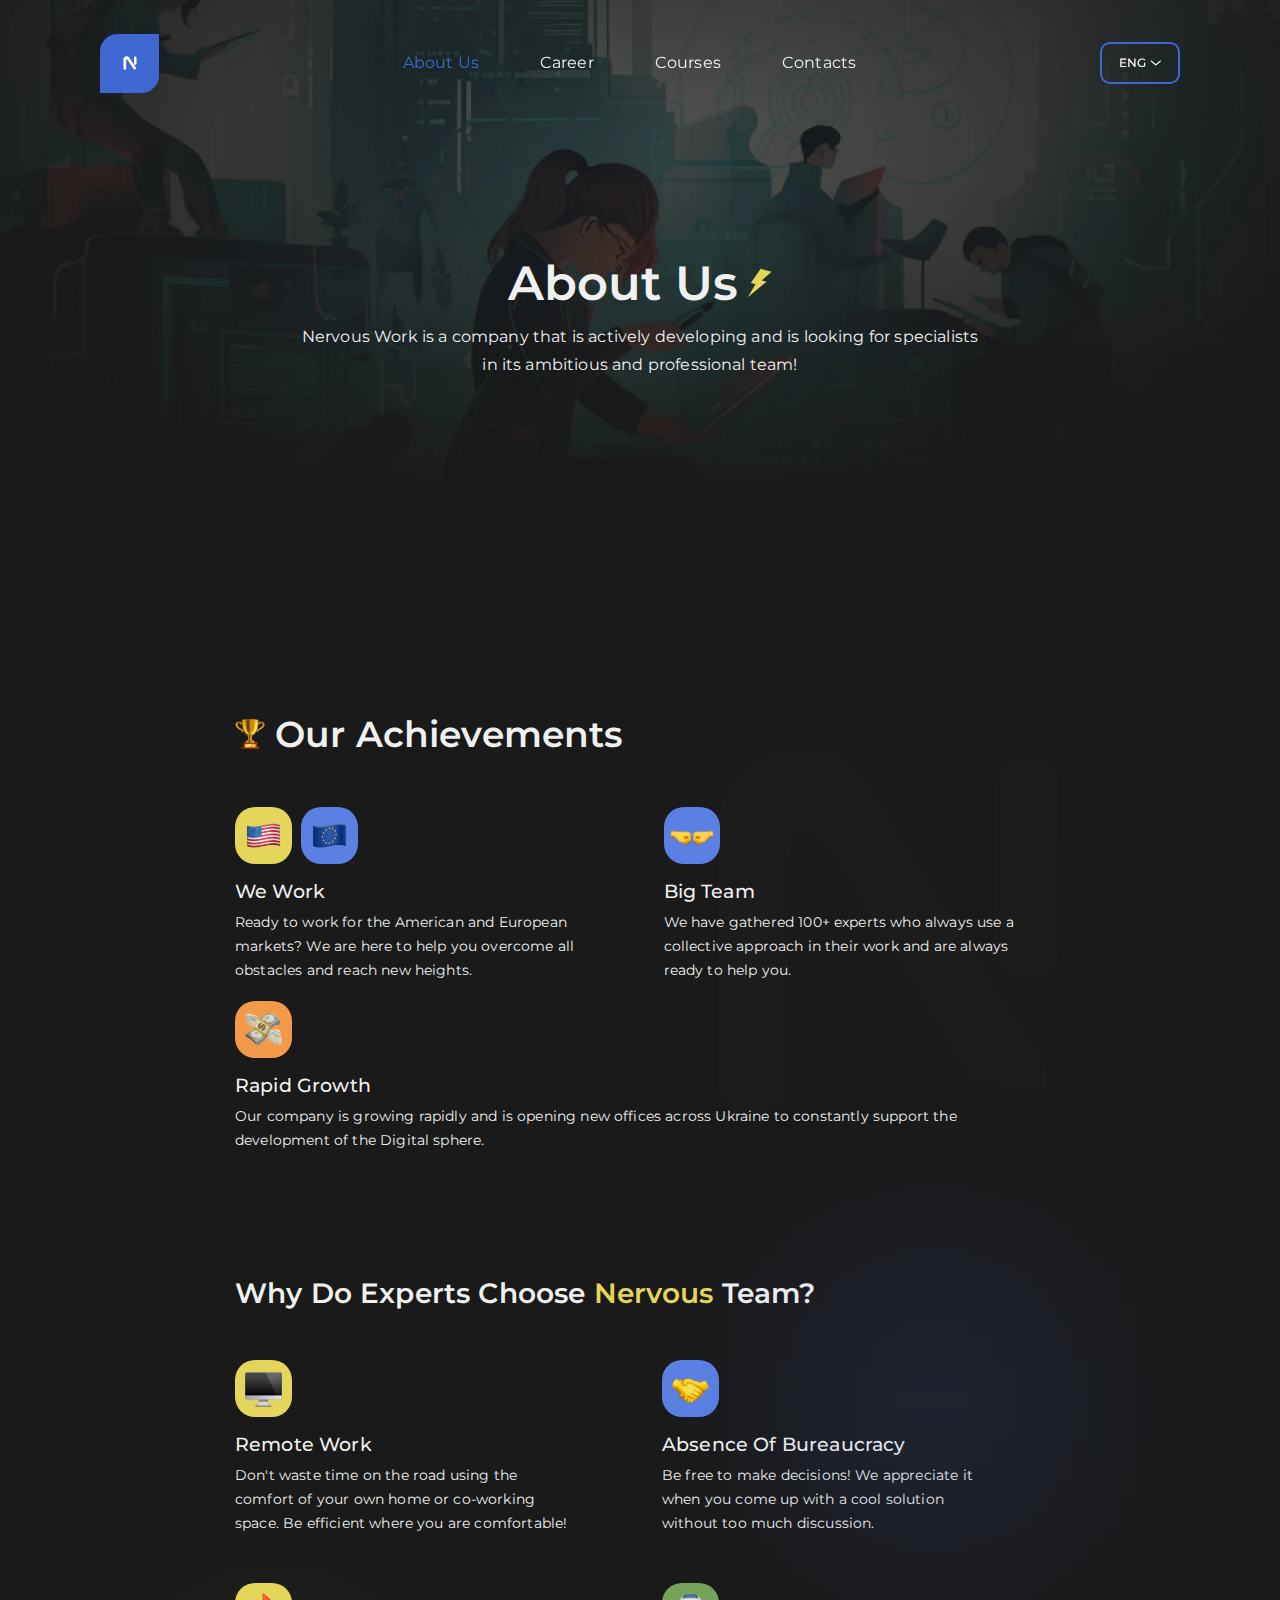
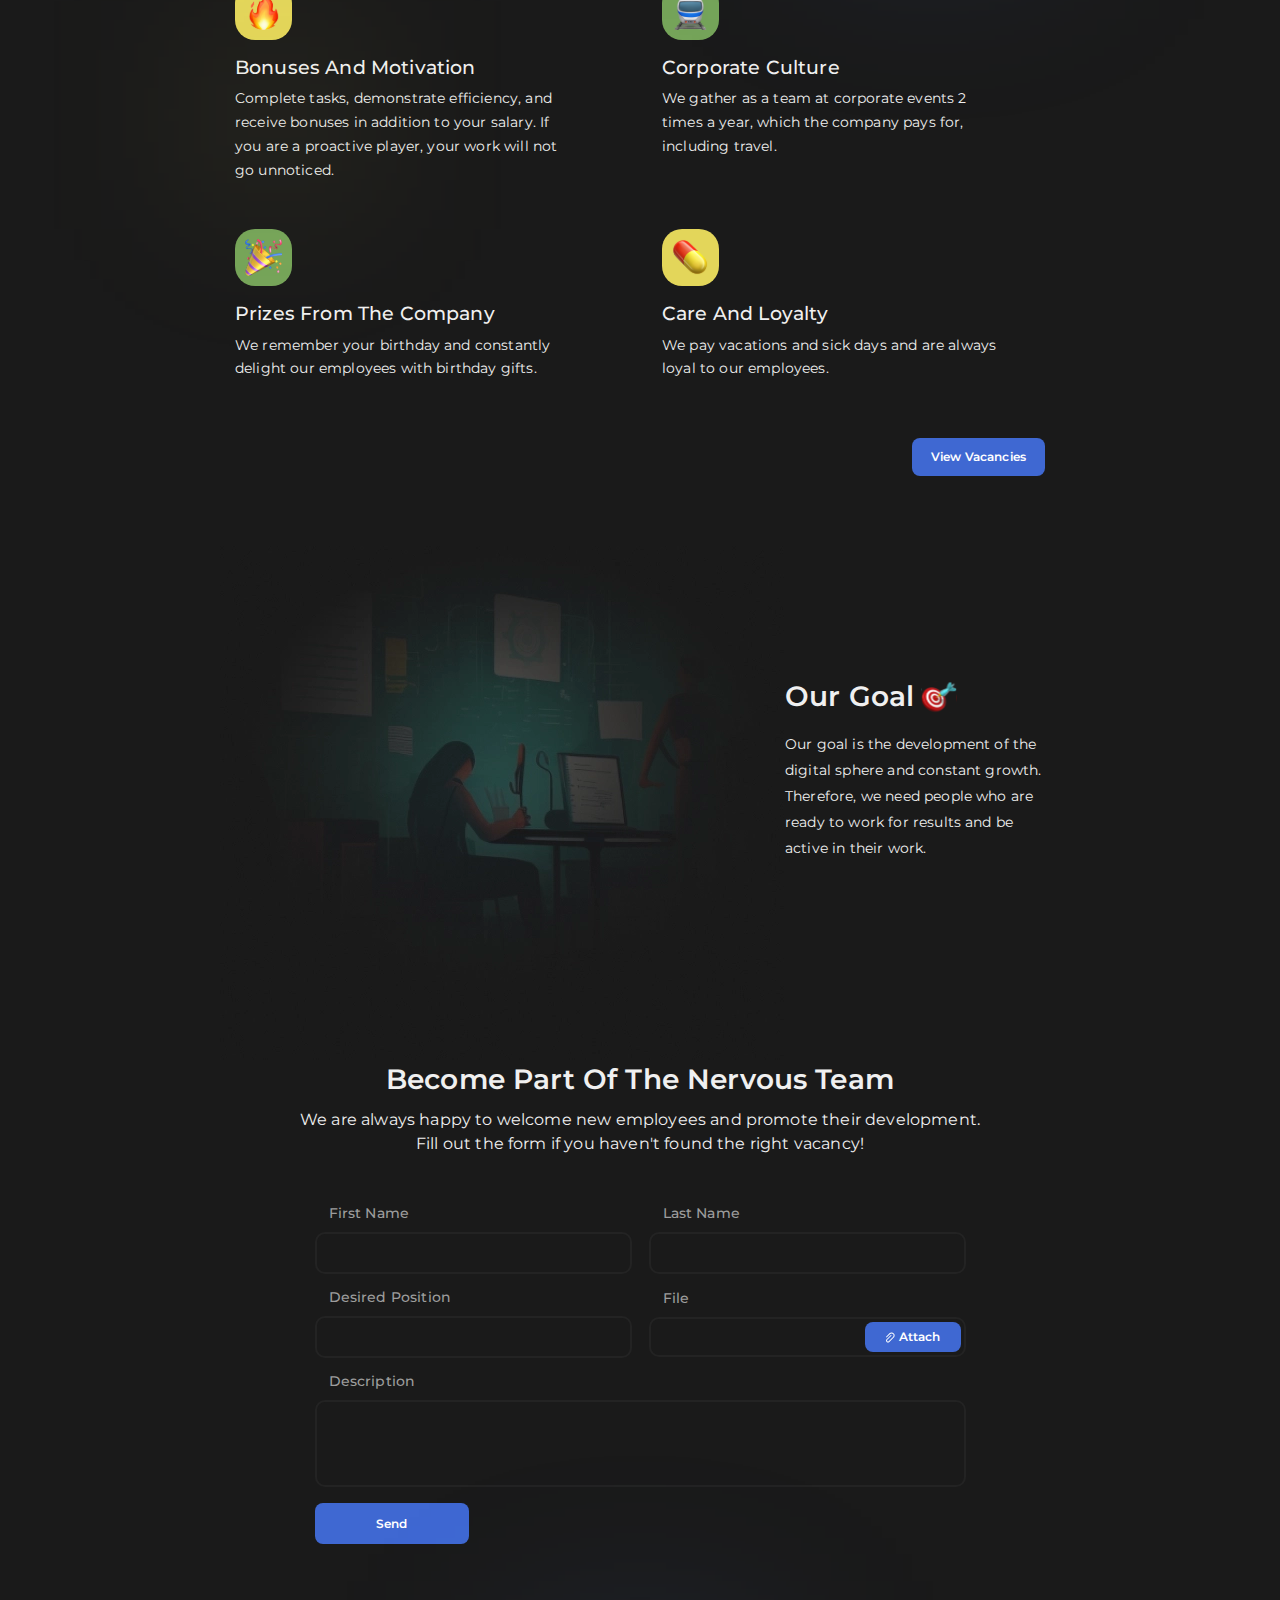
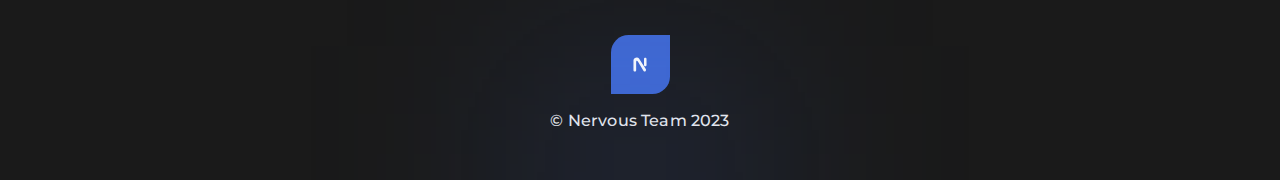
==== commit bbda9f46: "add-mobile" ====
--- a/index.html
+++ b/index.html
@@ -37,6 +37,9 @@
                     <a class="lang__link" href="ukr/index.html">UKR</a>
                 </div>
             </button>
+            <button class="header__burger js-open-menu">
+                <img src="img/icons/burger.svg" alt="" width="31" height="31">
+            </button>
         </div>
     </header>
 
@@ -46,6 +49,9 @@
                 <img src="img/icons/top-arrow.svg" alt="">
             </button>
         </div>
+    </div>
+
+    <div class="content">
         <main>
             <section class="hero">
                 <h1 class="hero__title">About Us <img src="img/icons/lightning.svg" alt="" width="25"></h1>
@@ -101,80 +107,94 @@
                 </div>
             </section>
 
-            <section class="advantage">
-                <div class="container">
-                    <h2 class="advantage__title">Why Do Experts Choose <span>Nervous</span> Team?</h2>
-                    <ul class="advantage__list">
-                        <li class="advantage__item">
-                            <span class="advantage__wrap_icon yellow-icon">
-                                <img class="advantage__icon" src="img/icons/laptop.svg" alt="" width="37" height="37">
-                            </span>
-                            <h3 class="advantage__subtitle">Remote Work</h3>
-                            <p class="advantage__desc">Don't waste time on the road using the comfort of your own home
-                                or
-                                co-working space. Be efficient where you are comfortable!</p>
-                        </li>
-                        <li class="advantage__item">
-                            <span class="advantage__wrap_icon blue-icon">
-                                <img class="advantage__icon" src="img/icons/hands.svg" alt="" width="37" height="37">
-                            </span>
-                            <h3 class="advantage__subtitle">Absence Of Bureaucracy</h3>
-                            <p class="advantage__desc">Be free to make decisions! We appreciate it when you come up with
-                                a
-                                cool solution without too much discussion.</p>
-                        </li>
-                        <li class="advantage__item">
-                            <span class="advantage__wrap_icon yellow-icon">
-                                <img class="advantage__icon" src="img/icons/fire.svg" alt="" width="37" height="37">
-                            </span>
-                            <h3 class="advantage__subtitle">Bonuses And Motivation</h3>
-                            <p class="advantage__desc">Complete tasks, demonstrate efficiency, and receive bonuses in
-                                addition to your salary. If you are a proactive player, your work will not go unnoticed.
-                            </p>
-                        </li>
-                        <li class="advantage__item">
-                            <span class="advantage__wrap_icon green-icon">
-                                <img class="advantage__icon" src="img/icons/train.svg" alt="" width="37" height="37">
-                            </span>
-                            <h3 class="advantage__subtitle">Corporate Culture</h3>
-                            <p class="advantage__desc">We gather as a team at corporate events 2 times a year, which the
-                                company pays for, including travel.</p>
-                        </li>
-                        <li class="advantage__item">
-                            <span class="advantage__wrap_icon green-icon">
-                                <img class="advantage__icon" src="img/icons/decor.svg" alt="" width="37" height="37">
-                            </span>
-                            <h3 class="advantage__subtitle">Prizes From The Company</h3>
-                            <p class="advantage__desc">We remember your birthday and constantly delight our employees
-                                with
-                                birthday gifts.</p>
-                        </li>
-                        <li class="advantage__item">
-                            <span class="advantage__wrap_icon yellow-icon">
-                                <img class="advantage__icon" src="img/icons/tablet.svg" alt="" width="37" height="37">
-                            </span>
-                            <h3 class="advantage__subtitle">Care And Loyalty</h3>
-                            <p class="advantage__desc">We pay vacations and sick days and are always loyal to our
-                                employees.
-                            </p>
-                        </li>
-                    </ul>
-                    <div class="advantage__button">
-                        <a class="advantage__link" href="#">View Vacancies</a>
+            <div class="adgoal__wrapper">
+                <section class="advantage">
+                    <div class="container">
+                        <h2 class="advantage__title">Why Do Experts Choose <span>Nervous</span> Team?</h2>
+                        <ul class="advantage__list">
+                            <li class="advantage__item">
+                                <span class="advantage__wrap_icon yellow-icon">
+                                    <img class="advantage__icon" src="img/icons/laptop.svg" alt="" width="37"
+                                        height="37">
+                                </span>
+                                <h3 class="advantage__subtitle">Remote Work</h3>
+                                <p class="advantage__desc">Don't waste time on the road using the comfort of your own
+                                    home
+                                    or
+                                    co-working space. Be efficient where you are comfortable!</p>
+                            </li>
+                            <li class="advantage__item">
+                                <span class="advantage__wrap_icon blue-icon">
+                                    <img class="advantage__icon" src="img/icons/hands.svg" alt="" width="37"
+                                        height="37">
+                                </span>
+                                <h3 class="advantage__subtitle">Absence Of Bureaucracy</h3>
+                                <p class="advantage__desc">Be free to make decisions! We appreciate it when you come up
+                                    with
+                                    a
+                                    cool solution without too much discussion.</p>
+                            </li>
+                            <li class="advantage__item">
+                                <span class="advantage__wrap_icon yellow-icon">
+                                    <img class="advantage__icon" src="img/icons/fire.svg" alt="" width="37" height="37">
+                                </span>
+                                <h3 class="advantage__subtitle">Bonuses And Motivation</h3>
+                                <p class="advantage__desc">Complete tasks, demonstrate efficiency, and receive bonuses
+                                    in
+                                    addition to your salary. If you are a proactive player, your work will not go
+                                    unnoticed.
+                                </p>
+                            </li>
+                            <li class="advantage__item">
+                                <span class="advantage__wrap_icon green-icon">
+                                    <img class="advantage__icon" src="img/icons/train.svg" alt="" width="37"
+                                        height="37">
+                                </span>
+                                <h3 class="advantage__subtitle">Corporate Culture</h3>
+                                <p class="advantage__desc">We gather as a team at corporate events 2 times a year, which
+                                    the
+                                    company pays for, including travel.</p>
+                            </li>
+                            <li class="advantage__item">
+                                <span class="advantage__wrap_icon green-icon">
+                                    <img class="advantage__icon" src="img/icons/decor.svg" alt="" width="37"
+                                        height="37">
+                                </span>
+                                <h3 class="advantage__subtitle">Prizes From The Company</h3>
+                                <p class="advantage__desc">We remember your birthday and constantly delight our
+                                    employees
+                                    with
+                                    birthday gifts.</p>
+                            </li>
+                            <li class="advantage__item">
+                                <span class="advantage__wrap_icon yellow-icon">
+                                    <img class="advantage__icon" src="img/icons/tablet.svg" alt="" width="37"
+                                        height="37">
+                                </span>
+                                <h3 class="advantage__subtitle">Care And Loyalty</h3>
+                                <p class="advantage__desc">We pay vacations and sick days and are always loyal to our
+                                    employees.
+                                </p>
+                            </li>
+                        </ul>
+                        <div class="advantage__button">
+                            <a class="advantage__link" href="#">View Vacancies</a>
+                        </div>
+                        <div class="blue-shadow"></div>
+                        <div class="yellow-shadow"></div>
                     </div>
-                    <div class="blue-shadow"></div>
-                    <div class="yellow-shadow"></div>
-                </div>
-            </section>
-
-            <section class="goal">
-                <div class="container">
-                    <h3 class="goal__title">Our Goal <img src="img/icons/darts.svg" alt="" width="36" height="32"></h3>
-                    <p class="goal__desc">Our goal is the development of the digital sphere and constant growth.
-                        Therefore,
-                        we need people who are ready to work for results and be active in their work.</p>
-                </div>
-            </section>
+                </section>
+
+                <section class="goal">
+                    <div class="container">
+                        <h3 class="goal__title">Our Goal <img src="img/icons/darts.svg" alt="" width="36" height="32">
+                        </h3>
+                        <p class="goal__desc">Our goal is the development of the digital sphere and constant growth.
+                            Therefore,
+                            we need people who are ready to work for results and be active in their work.</p>
+                    </div>
+                </section>
+            </div>
 
             <section class="contact">
                 <div class="container">
@@ -225,26 +245,49 @@
                 <a class="footer__logo">
                     <img class="footer__logo_icon" src="img/icons/logo.svg" alt="" width="14">
                 </a>
-                <ul class="footer__list">
-                    <li class="footer__item">
-                        <a href="#" class="footer__link link active">About Us</a>
-                    </li>
-                    <li class="footer__item">
-                        <a href="#" class="footer__link link">Career</a>
-                    </li>
-                    <li class="footer__item">
-                        <a href="#" class="footer__link link">Courses</a>
-                    </li>
-                    <li class="footer__item">
-                        <a href="#" class="footer__link link">Contacts</a>
-                    </li>
-                </ul>
                 <p class="footer__copy">© Nervous Team 2023</p>
             </div>
         </footer>
+
+        <div class="content__bottom__shadow"></div>
     </div>
 
+    <div class="menu js-menu">
+        <div class="menu__header">
+            <a class="menu__logo">
+                <img src="img/icons/logo.svg" alt="logo" width="14" height="15">
+            </a>
+            <button class="menu__close js-close-menu">
+                <img src="img/icons/close-burger.svg" alt="" width="31" height="31">
+            </button>
+        </div>
+        <ul class="menu__list">
+            <li class="menu__item">
+                <a href="" class="menu__link active">About Us</a>
+            </li>
+            <li class="menu__item">
+                <a href="" class="menu__link">Career</a>
+            </li>
+            <li class="menu__item">
+                <a href="" class="menu__link">Courses</a>
+            </li>
+            <li class="menu__item">
+                <a href="" class="menu__link">Contacts</a>
+            </li>
+            <li class="menu__item">
+                <a href="ukr/index.html" class="menu__link">UKR</a>
+            </li>
+        </ul>
+        <div class="menu__footer">
+            <a class="menu__logo">
+                <img src="img/icons/logo.svg" alt="logo" width="14" height="15">
+            </a>
+            <p class="menu__copy">© Nervous Team 2023</p>
+        </div>
+    </div>
+
     <script defer src="js/main.js"></script>
+    <script defer src="js/menu.js"></script>
 </body>
 
 </html>--- a/css/index.css
+++ b/css/index.css
@@ -220,12 +220,36 @@
   background-position: top center;
 }
 
+@media screen and (max-width:767px) {
+  body {
+    background-image: url(../img/section/about/bg-about-s.webp);
+  }
+}
+
 .container {
   max-width: 1110px;
   margin: 0 auto;
   padding: 0 15px;
 }
 
+section .container {
+  max-width: 840px;
+}
+
+@media screen and (max-width: 1200px) {
+  section .container {
+    max-width: 690px;
+  }
+}
+
+@media screen and (max-width: 767px) {
+  section .container {
+    max-width: 320px;
+    padding: 0;
+  }
+}
+
+
 .link {
   color: inherit;
   transition-property: color;
@@ -268,11 +292,56 @@
   background-color: var(--green-back-color);
 }
 
+.content {
+  position: relative;
+  overflow: hidden;
+}
+
+.content__bottom__shadow {
+  position: absolute;
+  bottom: -134px;
+  left: 50%;
+  transform: translate(-50%, 0);
+
+  width: 268px;
+  height: 268px;
+  background: rgba(63, 104, 210, 0.14);
+  -webkit-filter: blur(97.5px);
+  filter: blur(97.5px);
+}
+
+@media screen and (max-width:767px) {
+  .content__bottom__shadow {
+    display: none;
+  }
+}
+
+.header {
+  position: fixed;
+  z-index: 10000;
+  width: 100%;
+  padding-top: 33.5px;
+  padding-bottom: 15.5px;
+  transition-duration: 300ms;
+}
+
 .header .container {
   display: flex;
   align-items: center;
   justify-content: space-between;
-  padding-top: 33.5px;
+}
+
+@media screen and (max-width: 1200px) {
+  .header .container {
+    max-width: 760px;
+  }
+}
+
+@media screen and (max-width: 767px) {
+  .header .container {
+    max-width: 320px;
+    padding: 0;
+  }
 }
 
 .header__logo {
@@ -288,6 +357,25 @@
 .header__list {
   display: flex;
   gap: 61px;
+}
+
+@media screen and (max-width: 767px) {
+  .header__list {
+    display: none;
+  }
+}
+
+.header__link {
+  transition-duration: 300ms;
+  transition-property: color;
+}
+
+.header__link.active {
+  color: var(--menu-active-color);
+}
+
+.header__link:hover {
+  color: var(--menu-hover-color);
 }
 
 .header__lang {
@@ -310,6 +398,12 @@
   transition-duration: 300ms;
 }
 
+@media screen and (max-width: 767px) {
+  .header__lang {
+    display: none;
+  }
+}
+
 .header__lang:hover {
   background: rgba(63, 104, 210, 0.25);
 }
@@ -341,9 +435,33 @@
   opacity: 0;
 }
 
+.header__burger {
+  display: none;
+  background-color: transparent;
+}
+
+@media screen and (max-width: 767px) {
+  .header__burger {
+    display: flex;
+  }
+}
+
 .hero {
-  padding-top: 166.5px;
+  padding-top: 259px;
   padding-bottom: 289px;
+}
+
+@media screen and (max-width:1200px) {
+  .hero {
+    padding-bottom: 100px;
+  }
+}
+
+@media screen and (max-width:767px) {
+  .hero {
+    padding-top: 133px;
+    padding-bottom: 63px;
+  }
 }
 
 .hero__title {
@@ -355,6 +473,16 @@
   font-size: 48px;
   text-align: center;
   margin-bottom: 16px;
+}
+
+@media screen and (max-width:767px) {
+  .hero__title {
+    flex-direction: column-reverse;
+    gap: 10px;
+    font-size: 32px;
+    line-height: 1.38;
+    margin-bottom: 15px;
+  }
 }
 
 .hero__desc {
@@ -365,16 +493,51 @@
   margin: 0 auto;
 }
 
+@media screen and (max-width:1200px) {
+  .hero__desc {
+    max-width: 600px;
+  }
+}
+
+@media screen and (max-width:767px) {
+  .hero__desc {
+    font-size: 14px;
+    line-height: 1.71;
+    max-width: 320px;
+    margin: 0 auto;
+  }
+}
+
 .wrapper {
   position: relative;
   max-width: 1110px;
   margin: 0 auto;
+  overflow: hidden;
+}
+
+@media screen and (max-width: 1200px) {
+  .wrapper {
+    max-width: 690px;
+  }
+}
+
+@media screen and (max-width: 767px) {
+  .wrapper {
+    max-width: 320px;
+  }
 }
 
 .wrapper__fixed {
   position: absolute;
   right: 51px;
   bottom: 140px;
+}
+
+@media screen and (max-width: 767px) {
+  .wrapper__fixed {
+    right: 37px;
+    bottom: 50px;
+  }
 }
 
 .contact__scroll {
@@ -394,6 +557,12 @@
   opacity: 0;
 }
 
+@media screen and (max-width: 767px) {
+  .contact__scroll {
+    bottom: 50px;
+  }
+}
+
 .contact__scroll:hover {
   background-color: var(--button-hover-color);
 }
@@ -402,12 +571,37 @@
   padding-top: 48px;
 }
 
+@media screen and (max-width:1200px) {
+  .achiev {
+    padding-top: 0;
+  }
+}
+
+@media screen and (max-width:767px) {
+  .achiev {
+    padding-top: 0;
+  }
+}
+
 .achiev .container {
-  padding-left: 137px;
-  padding-right: 71px;
   background-image: url(../img/section/achiev/bg-achiev.svg);
   background-repeat: no-repeat;
-  background-position: top 31px right 71px;
+  background-position: top 31px right;
+}
+
+@media screen and (max-width:1200px) {
+  .achiev .container {
+    padding: 0;
+    background-size: 200px;
+    background-position: top 75px right 0;
+  }
+}
+
+@media screen and (max-width:767px) {
+  .achiev .container {
+    padding: 0;
+    background-image: none;
+  }
 }
 
 .achiev__title {
@@ -419,28 +613,69 @@
   font-size: 36px;
 }
 
+@media screen and (max-width:1200px) {
+  .achiev__title {
+    text-align: center;
+    justify-content: center;
+  }
+}
+
+@media screen and (max-width:767px) {
+  .achiev__title {
+    font-size: 24px;
+    flex-direction: column;
+    margin-bottom: 48px;
+  }
+}
+
 .achiev__list {
   display: flex;
   -moz-column-gap: 31px;
-  column-gap: 31px;
+  column-gap: 47px;
   row-gap: 18px;
   flex-wrap: wrap;
-  padding-right: 65px;
-}
+}
+
+@media screen and (max-width:1200px) {
+  .achiev__list {
+    padding: 0;
+  }
+}
+
+@media screen and (max-width:767px) {
+  .achiev__list {
+    flex-direction: column;
+    gap: 26px;
+    padding: 0;
+  }
+}
+
 
 .achiev__item {
-  width: calc(50% - 15.5px);
+  width: calc(50% - 23.5px);
 }
 
 .achiev__item:nth-child(3n) {
   width: 100%;
 }
 
+@media screen and (max-width:767px) {
+  .achiev__item {
+    width: 100%;
+  }
+}
+
 .achiev__icons {
   display: flex;
   gap: 9px;
   align-items: center;
   margin-bottom: 15px;
+}
+
+@media screen and (max-width:767px) {
+  .achiev__icons {
+    justify-content: center;
+  }
 }
 
 .achiev__icon {
@@ -461,20 +696,49 @@
   margin-bottom: 7px;
 }
 
+@media screen and (max-width:767px) {
+  .achiev__subtitle {
+    text-align: center;
+  }
+}
+
 .achiev__desc {
   font-size: 14px;
   line-height: 1.71;
 }
 
+@media screen and (max-width:767px) {
+  .achiev__desc {
+    text-align: center;
+  }
+}
+
 .advantage {
   padding-top: 121px;
   padding-bottom: 14px;
 }
 
+@media screen and (max-width:767px) {
+  .advantage {
+    padding-top: 63px;
+    padding-bottom: 30px;
+  }
+}
+
 .advantage .container {
   position: relative;
-  padding-left: 137px;
-  padding-right: 134px;
+}
+
+@media screen and (max-width:1200px) {
+  .advantage .container {
+    padding: 0;
+  }
+}
+
+@media screen and (max-width:767px) {
+  .advantage .container {
+    padding: 0;
+  }
 }
 
 .advantage__title {
@@ -484,6 +748,21 @@
   margin-bottom: 47px;
 }
 
+@media screen and (max-width:1200px) {
+  .advantage__title {
+    text-align: center
+  }
+}
+
+@media screen and (max-width:767px) {
+  .advantage__title {
+    font-size: 24px;
+    line-height: 1.33;
+    text-align: center;
+    margin-bottom: 48px;
+  }
+}
+
 .advantage__title span {
   color: var(--accent-text-color);
 }
@@ -492,13 +771,27 @@
   display: flex;
   flex-wrap: wrap;
   -moz-column-gap: 80px;
-  column-gap: 80px;
+  column-gap: 44px;
   row-gap: 47px;
-  margin-bottom: 9px;
+  margin-bottom: 57px;
+}
+
+@media screen and (max-width:767px) {
+  .advantage__list {
+    flex-direction: column;
+    gap: 26px;
+    margin-bottom: 27px;
+  }
 }
 
 .advantage__item {
-  width: calc(50% - 40px);
+  width: calc(50% - 22px);
+}
+
+@media screen and (max-width:767px) {
+  .advantage__item {
+    width: 100%;
+  }
 }
 
 .advantage__wrap_icon {
@@ -509,6 +802,12 @@
   height: 57px;
   border-radius: 20px;
   margin-bottom: 15px;
+}
+
+@media screen and (max-width:767px) {
+  .advantage__wrap_icon {
+    margin: 0 auto 15px auto;
+  }
 }
 
 .advantage__subtitle {
@@ -518,15 +817,33 @@
   margin-bottom: 7px;
 }
 
+@media screen and (max-width:767px) {
+  .advantage__subtitle {
+    text-align: center;
+  }
+}
+
 .advantage__desc {
   font-size: 14px;
   line-height: 1.71;
   max-width: 337px;
 }
 
+@media screen and (max-width:767px) {
+  .advantage__desc {
+    text-align: center;
+  }
+}
+
 .advantage__button {
   display: flex;
   justify-content: flex-end;
+}
+
+@media screen and (max-width:767px) {
+  .advantage__button {
+    justify-content: center;
+  }
 }
 
 .advantage__link {
@@ -540,6 +857,14 @@
   transition-duration: 300ms;
 }
 
+@media screen and (max-width:767px) {
+  .advantage__link {
+    padding: 13px 0;
+    width: 100%;
+    text-align: center;
+  }
+}
+
 .advantage__link:hover {
   background-color: var(--button-hover-color);
 }
@@ -547,7 +872,7 @@
 .blue-shadow {
   position: absolute;
   top: 0;
-  right: 181px;
+  right: 0;
   width: 253px;
   height: 253px;
   background-color: rgba(63, 104, 210, 0.16);
@@ -555,10 +880,25 @@
   filter: blur(97.5px);
 }
 
+@media screen and (max-width:1200px) {
+  .blue-shadow {
+    right: 0;
+  }
+}
+
+@media screen and (max-width:767px) {
+  .blue-shadow {
+    right: 0;
+    top: -30px;
+    width: 171px;
+    height: 171px;
+  }
+}
+
 .yellow-shadow {
   position: absolute;
   left: 0;
-  top: 50%;
+  top: 55%;
   transform: translate(0, -50%);
   width: 175px;
   height: 175px;
@@ -567,16 +907,53 @@
   filter: blur(97.5px);
 }
 
+.yellow-shadow {
+  width: 115px;
+  height: 115px;
+}
+
+@media screen and (max-width:1200px) {
+  .adgoal__wrapper {
+    background-image: url(../img/section/goal/bg-goal.webp);
+    background-repeat: no-repeat;
+    background-position: bottom -150px center;
+  }
+}
+
+@media screen and (max-width:767px) {
+  .adgoal__wrapper {
+    background-image: url(../img/section/goal/bg-goal-s.webp);
+    background-repeat: no-repeat;
+    background-position: bottom -65px center;
+  }
+}
+
 .goal .container {
   padding-top: 187px;
   padding-bottom: 199px;
   background-image: url(../img/section/goal/bg-goal.webp);
   background-repeat: no-repeat;
-  background-position: left center;
+  background-position: left bottom;
+}
+
+@media screen and (max-width:1200px) {
+  .goal .container {
+    background-image: none;
+    padding-top: 80px;
+    padding-bottom: 80px;
+  }
+}
+
+@media screen and (max-width:767px) {
+  .goal .container {
+    padding-top: 0;
+    padding-bottom: 35px;
+    background-image: none;
+  }
 }
 
 .goal__title {
-  margin-left: 611px;
+  margin-left: 550px;
   display: flex;
   align-items: center;
   gap: 7px;
@@ -586,15 +963,53 @@
   line-height: 1.39;
 }
 
+@media screen and (max-width:1200px) {
+  .goal__title {
+    margin-left: 0;
+    justify-content: center;
+  }
+}
+
+@media screen and (max-width:767px) {
+  .goal__title {
+    margin-left: 0;
+    justify-content: center;
+    font-size: 22px;
+    margin-bottom: 19px;
+  }
+}
+
 .goal__desc {
-  margin-left: 611px;
+  margin-left: 550px;
   max-width: 342px;
   font-size: 14px;
   line-height: 1.86;
 }
 
+@media screen and (max-width:1200px) {
+  .goal__desc {
+    margin-left: auto;
+    margin-right: auto;
+    text-align: center;
+    max-width: 500px;
+  }
+}
+
+@media screen and (max-width:767px) {
+  .goal__desc {
+    margin-left: 0;
+    text-align: center;
+  }
+}
+
 .contact {
-  padding-bottom: 79.5px;
+  padding-bottom: 91px;
+}
+
+@media screen and (max-width: 767px) {
+  .contact {
+    padding-bottom: 54px;
+  }
 }
 
 .contact__title {
@@ -605,6 +1020,15 @@
   margin-bottom: 9px;
 }
 
+@media screen and (max-width: 767px) {
+  .contact__title {
+    font-size: 20px;
+    line-height: 1.4;
+    max-width: 300px;
+    margin: 0 auto 11px auto;
+  }
+}
+
 .contact__desc {
   text-align: center;
   font-size: 16px;
@@ -613,6 +1037,12 @@
   margin: 0 auto 50px auto;
 }
 
+@media screen and (max-width: 767px) {
+  .contact__desc {
+    margin: 0 auto 30px auto;
+  }
+}
+
 .contact__form {
   display: flex;
   flex-direction: column;
@@ -621,14 +1051,37 @@
   margin: 0 auto;
 }
 
+@media screen and (max-width: 767px) {
+  .contact__form {
+    gap: 14px;
+  }
+}
+
 .form__block {
   display: flex;
   align-items: center;
   gap: 17px;
+}
+
+@media screen and (max-width: 767px) {
+  .form__block {
+    flex-direction: column;
+    gap: 14px;
+  }
 }
 
 .form__block_item {
   width: calc(50% - 8.5px);
+}
+
+@media screen and (max-width: 767px) {
+  .form__block_item {
+    width: 100%;
+  }
+}
+
+.form__block_item_last {
+  width: 100%;
 }
 
 .form__label {
@@ -779,7 +1232,7 @@
   background: #3F68D2;
   border-radius: 8px;
   padding: 13px 0;
-  width: 101px;
+  width: 154px;
   font-family: inherit;
   font-weight: 600;
   font-size: 12px;
@@ -790,18 +1243,25 @@
   transition-duration: 300ms;
 }
 
+@media screen and (max-width: 767px) {
+  .form__submit {
+    width: 100%;
+  }
+}
+
 .form__submit:hover {
   background-color: var(--button-hover-color);
 }
 
 .footer {
-  padding-bottom: 59.5px;
+  padding-bottom: 46px;
 }
 
 .footer .container {
   display: flex;
   align-items: center;
-  justify-content: space-between;
+  gap: 14px;
+  flex-direction: column;
 }
 
 .footer__logo {
@@ -824,4 +1284,78 @@
   font-size: 16px;
   line-height: 1.62;
   text-transform: capitalize;
+}
+
+.menu {
+  opacity: 0;
+  transform: translate(-100%);
+  transition-duration: 500ms;
+  position: fixed;
+  top: 0;
+  left: 0;
+  width: 100%;
+  height: 100%;
+  background-color: #1A1A1A;
+  background-image: url(../img/section/menu/bg.webp);
+  background-repeat: no-repeat;
+  background-size: 100%;
+  background-position: top center;
+  z-index: 10000;
+  padding: 29px 28px 46px 28px;
+  display: flex;
+  flex-direction: column;
+}
+
+.menu__header {
+  display: flex;
+  align-items: center;
+  justify-content: space-between;
+  margin-bottom: 53px;
+}
+
+.menu__logo {
+  width: 59px;
+  height: 59px;
+  display: flex;
+  align-items: center;
+  justify-content: center;
+  background: var(--button-back-color);
+  border-radius: 17.5px 0px;
+}
+
+.menu__close {
+  background-color: transparent;
+}
+
+.menu__list {
+  display: flex;
+  flex-direction: column;
+  gap: 45px;
+}
+
+.menu__item {
+  text-align: center;
+}
+
+.menu__link {
+  font-weight: 500;
+}
+
+.menu__link.active {
+  font-size: 24px;
+  color: var(--menu-active-color);
+}
+
+.menu__footer {
+  margin-top: auto;
+  display: flex;
+  flex-direction: column;
+  align-items: center;
+  gap: 14px;
+}
+
+.menu__copy {
+  font-weight: 500;
+  font-size: 16px;
+  line-height: 1.62;
 }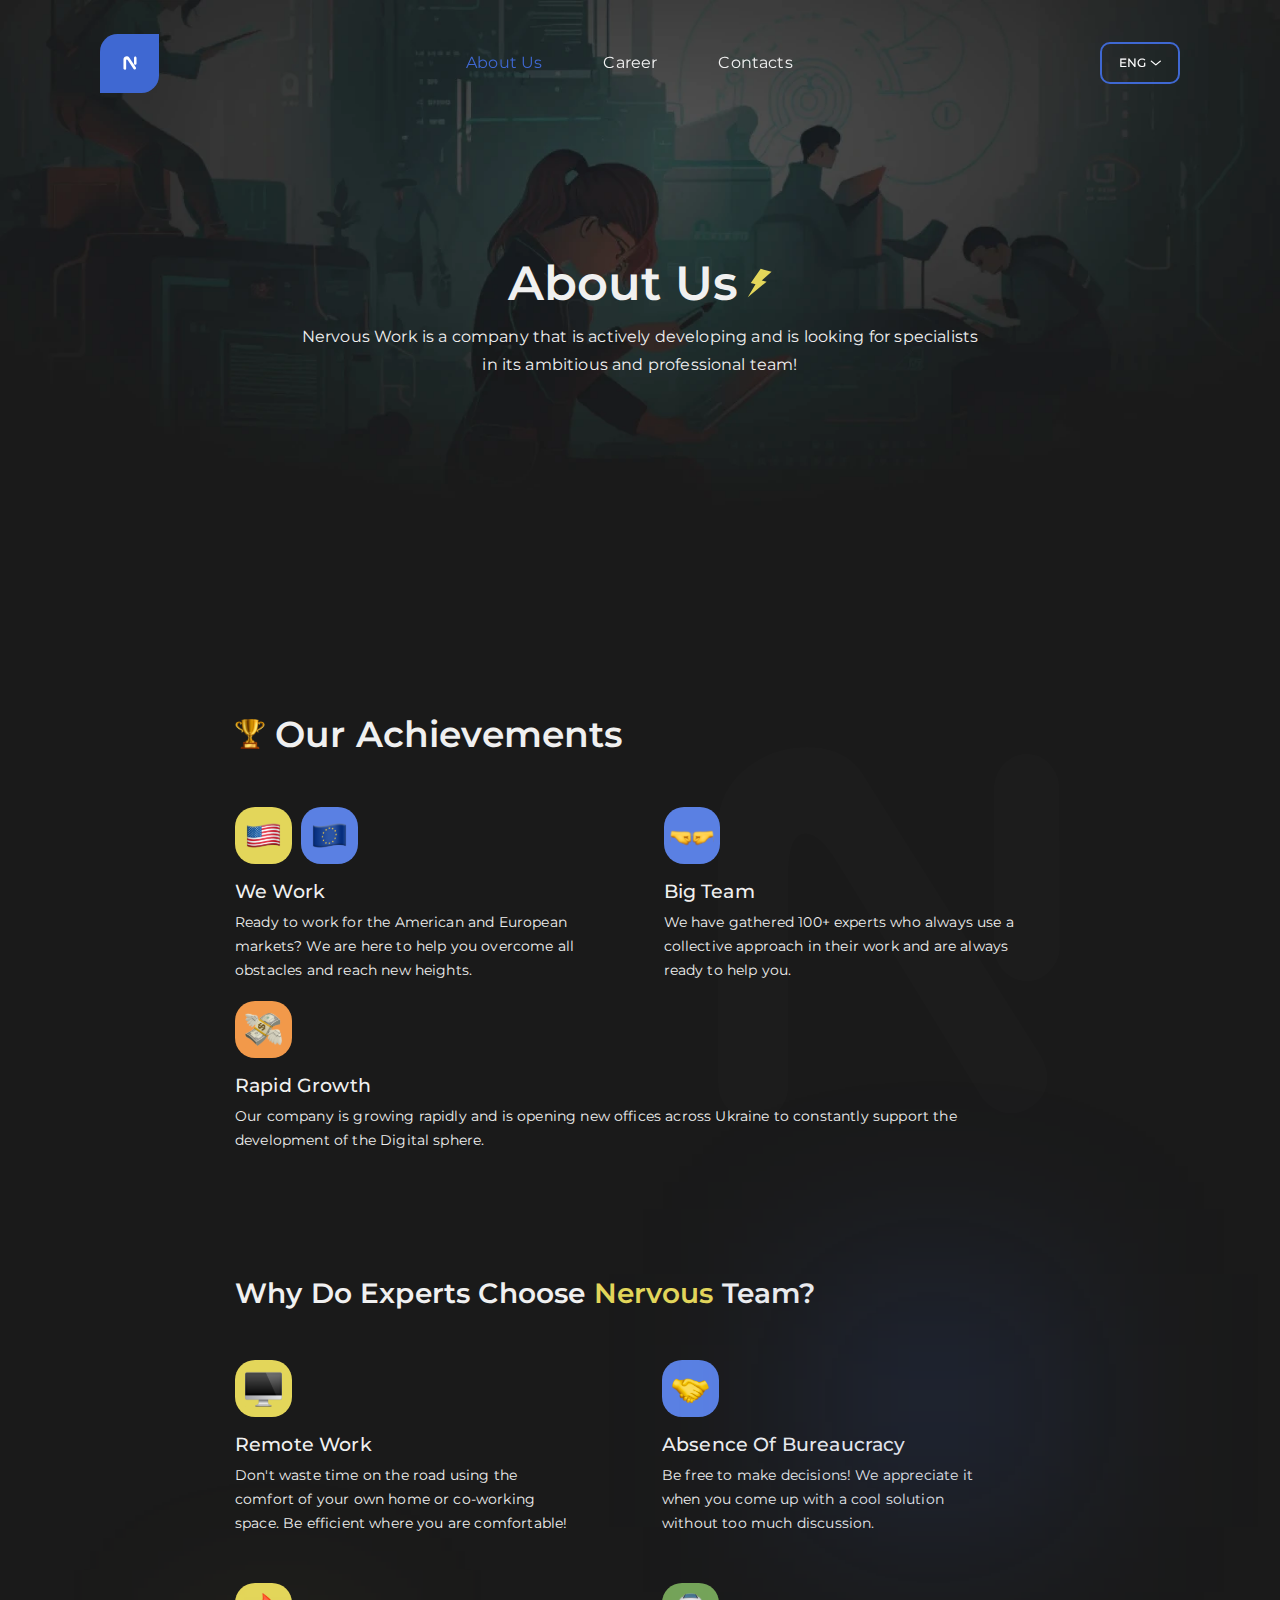
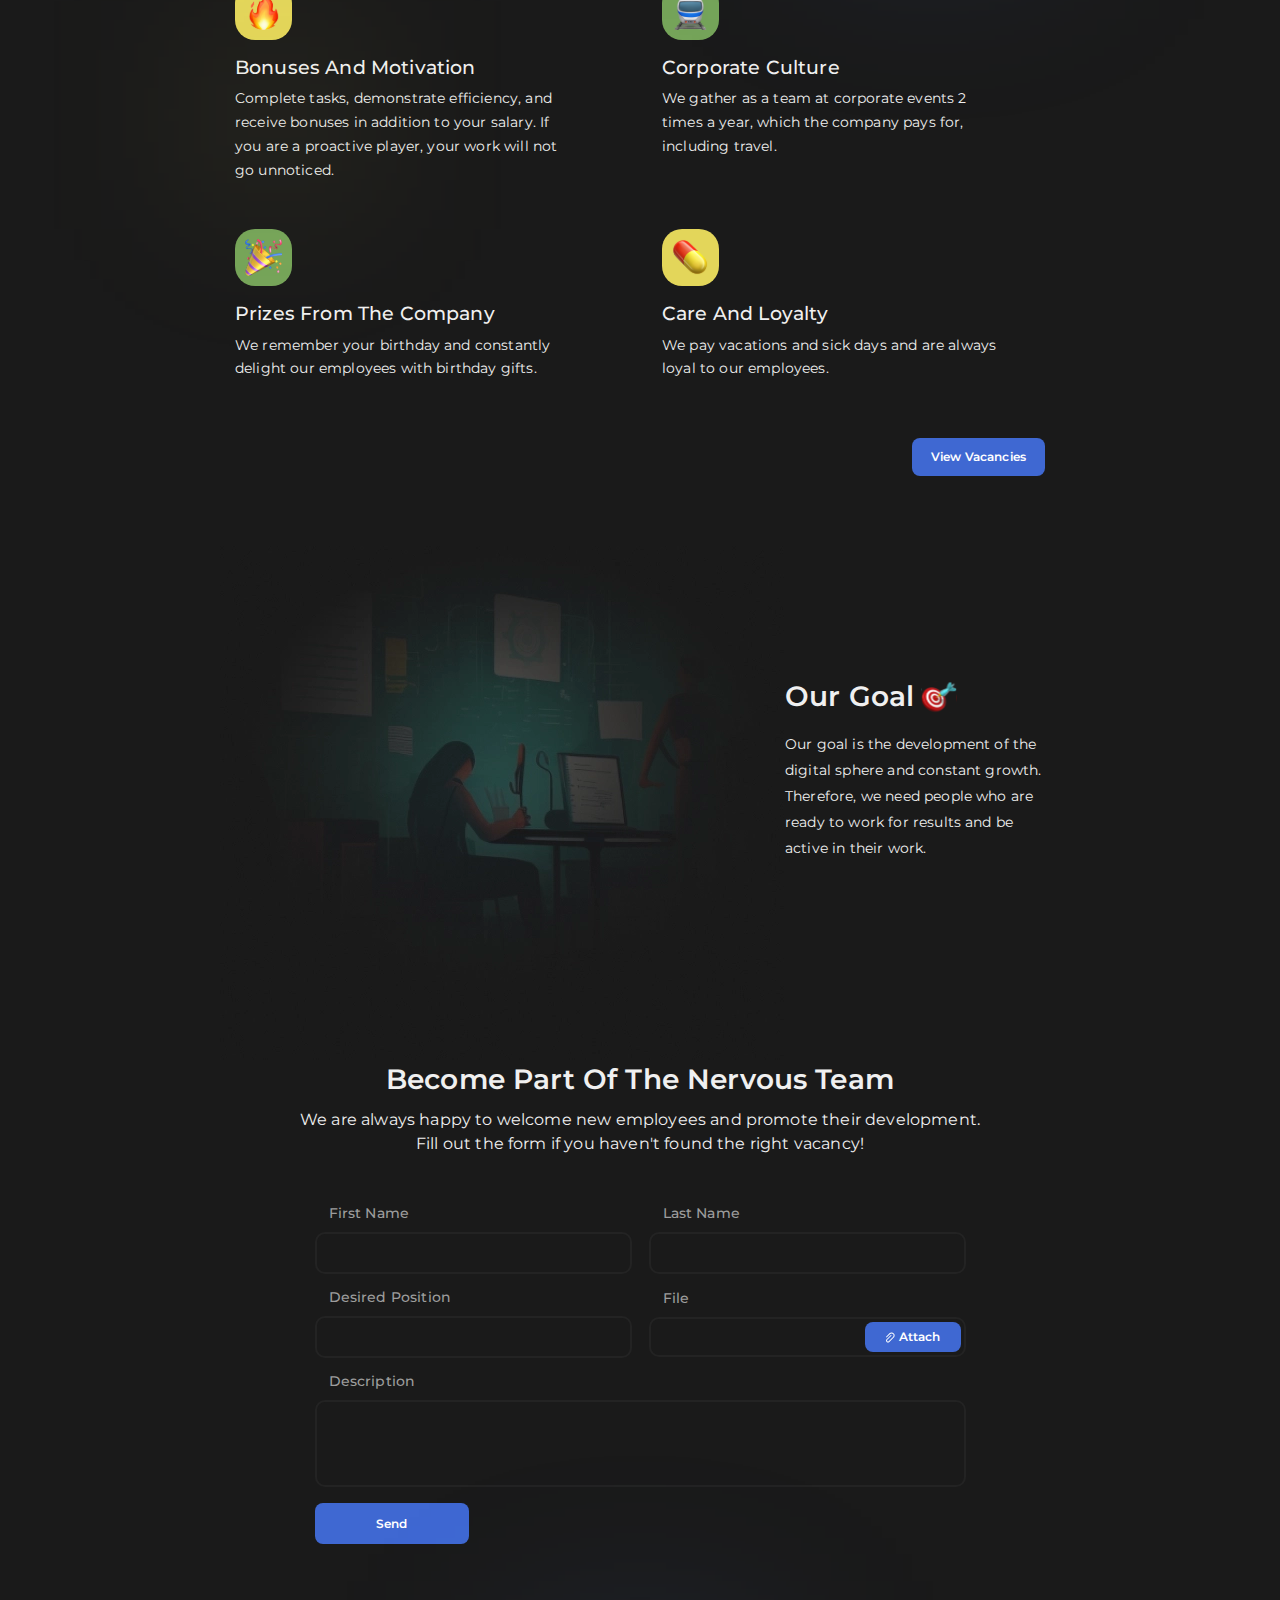
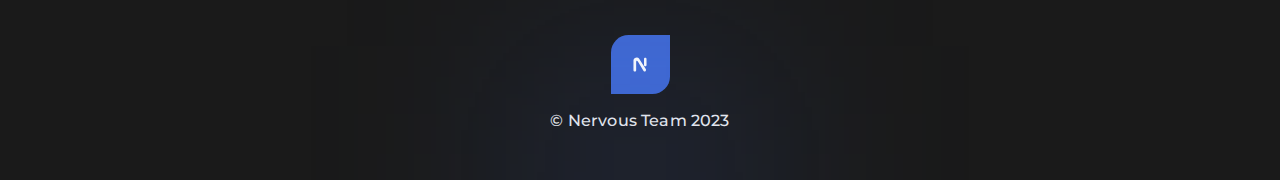
==== commit 02c22f75: "ready" ====
--- a/index.html
+++ b/index.html
@@ -19,16 +19,13 @@
             </a>
             <ul class="header__list">
                 <li class="header__item">
-                    <a href="#" class="header__link link active">About Us</a>
+                    <a class="header__link link active">About Us</a>
                 </li>
                 <li class="header__item">
-                    <a href="#" class="header__link link">Career</a>
+                    <a href="career/index.html" class="header__link link">Career</a>
                 </li>
                 <li class="header__item">
-                    <a href="#" class="header__link link">Courses</a>
-                </li>
-                <li class="header__item">
-                    <a href="#" class="header__link link">Contacts</a>
+                    <a href="contacts/index.html" class="header__link link">Contacts</a>
                 </li>
             </ul>
             <button class="header__lang">ENG <img src="img/icons/bottom-arrow.svg" alt="" width="10.7">
@@ -263,16 +260,13 @@
         </div>
         <ul class="menu__list">
             <li class="menu__item">
-                <a href="" class="menu__link active">About Us</a>
-            </li>
-            <li class="menu__item">
-                <a href="" class="menu__link">Career</a>
-            </li>
-            <li class="menu__item">
-                <a href="" class="menu__link">Courses</a>
-            </li>
-            <li class="menu__item">
-                <a href="" class="menu__link">Contacts</a>
+                <a class="menu__link active">About Us</a>
+            </li>
+            <li class="menu__item">
+                <a href="career/index.html" class="menu__link">Career</a>
+            </li>
+            <li class="menu__item">
+                <a href="contacts/index.html" class="menu__link">Contacts</a>
             </li>
             <li class="menu__item">
                 <a href="ukr/index.html" class="menu__link">UKR</a>
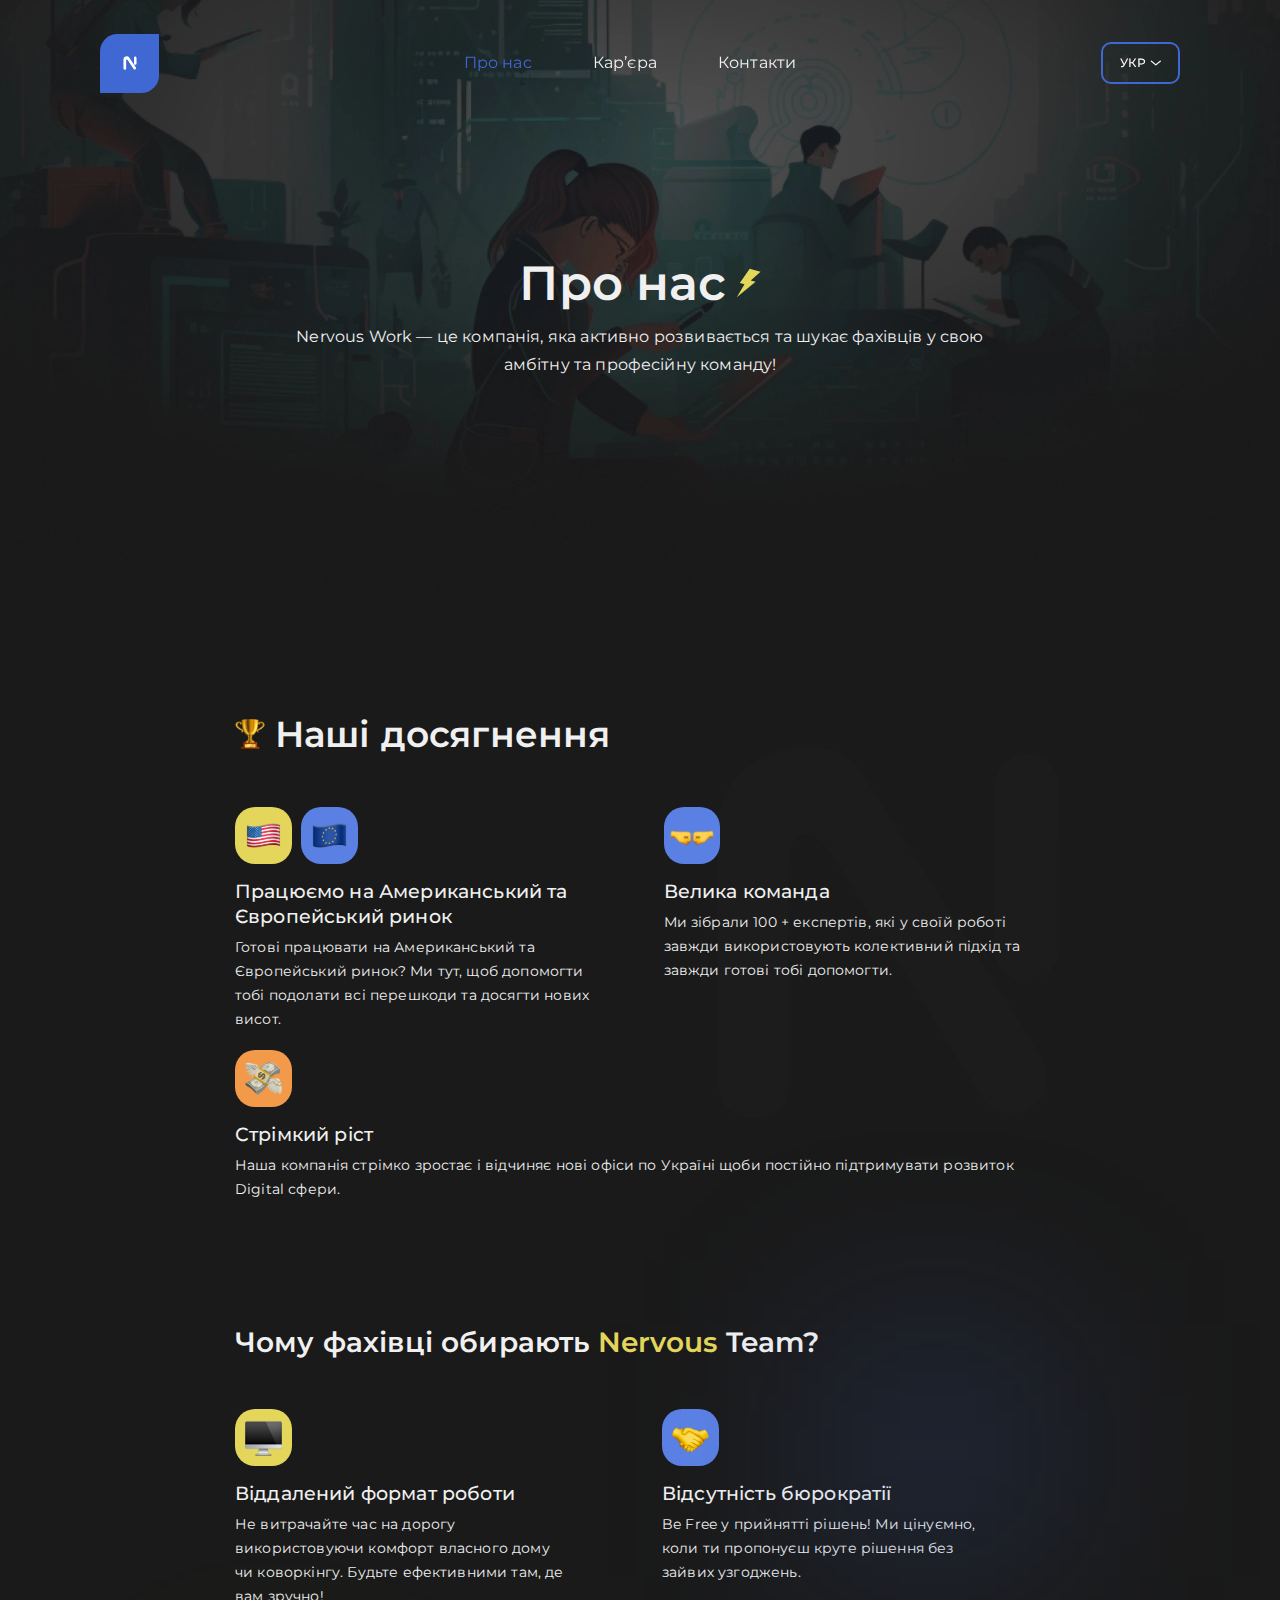
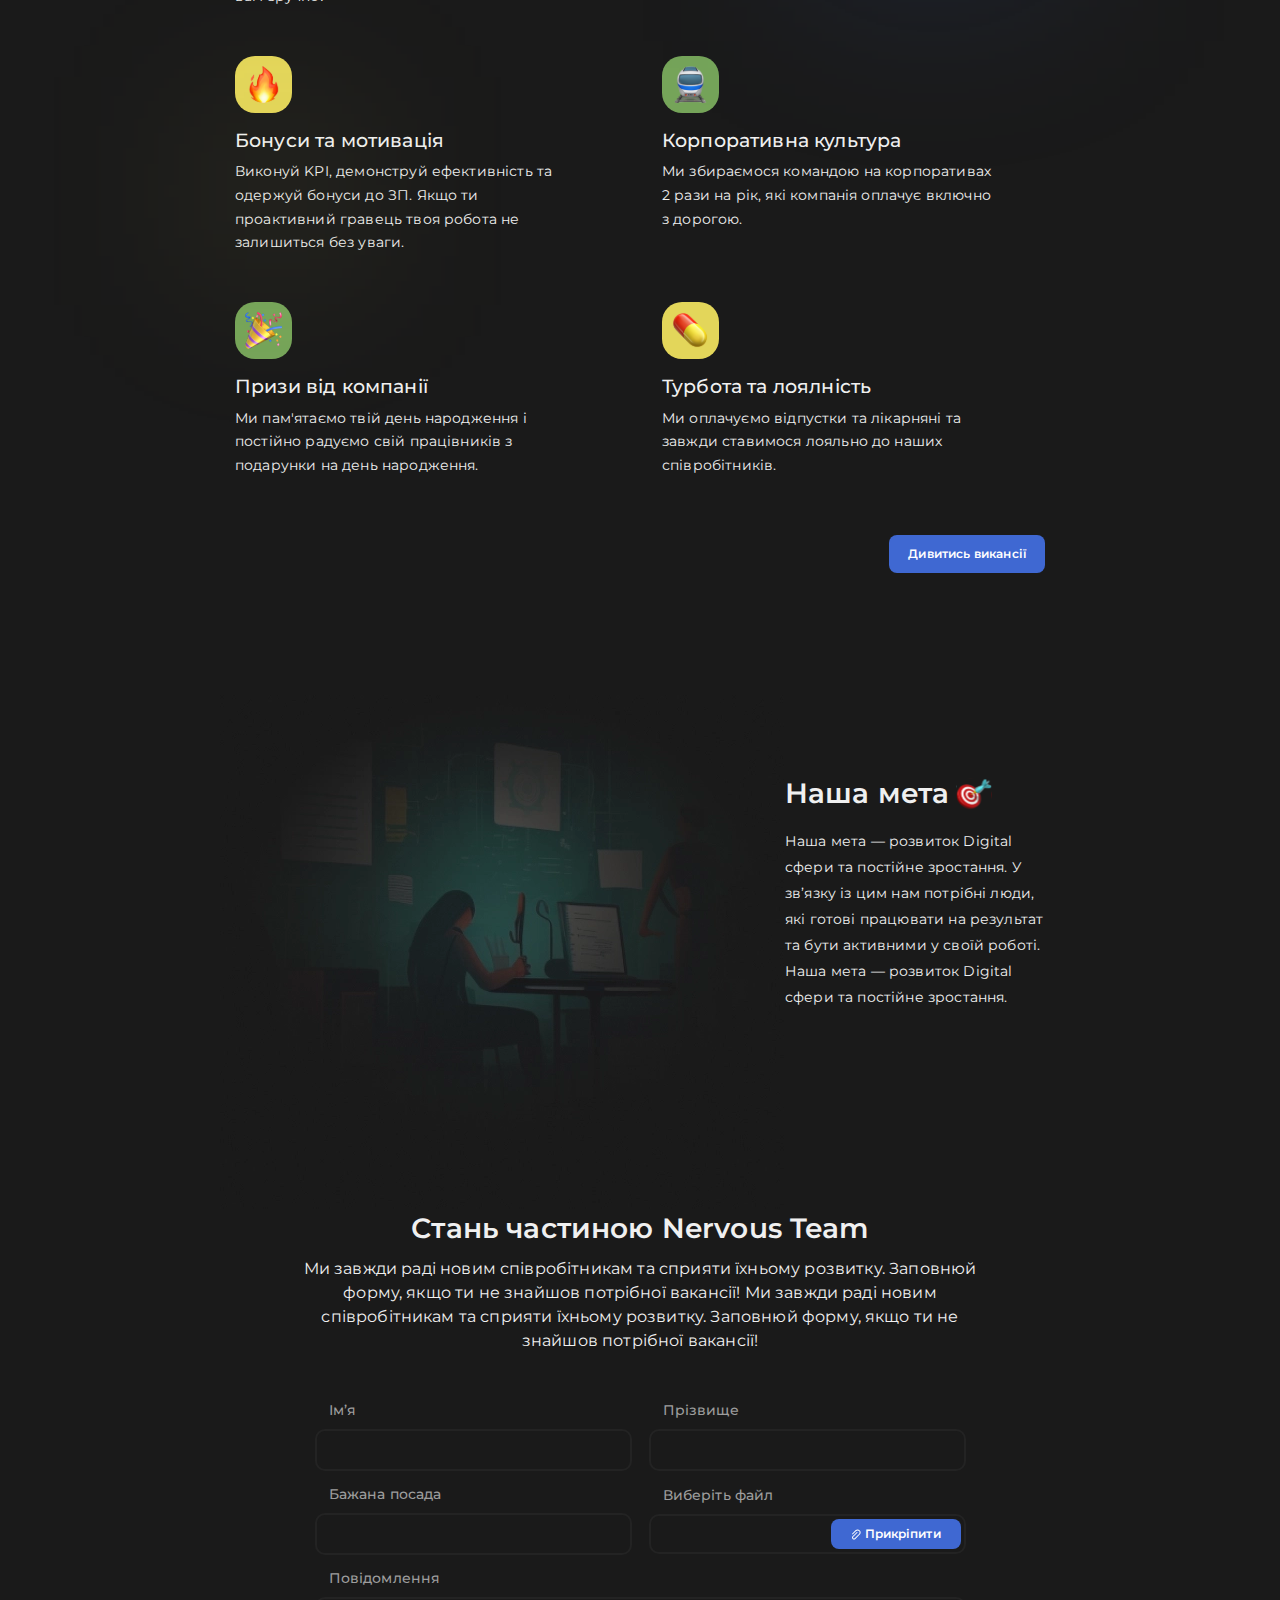
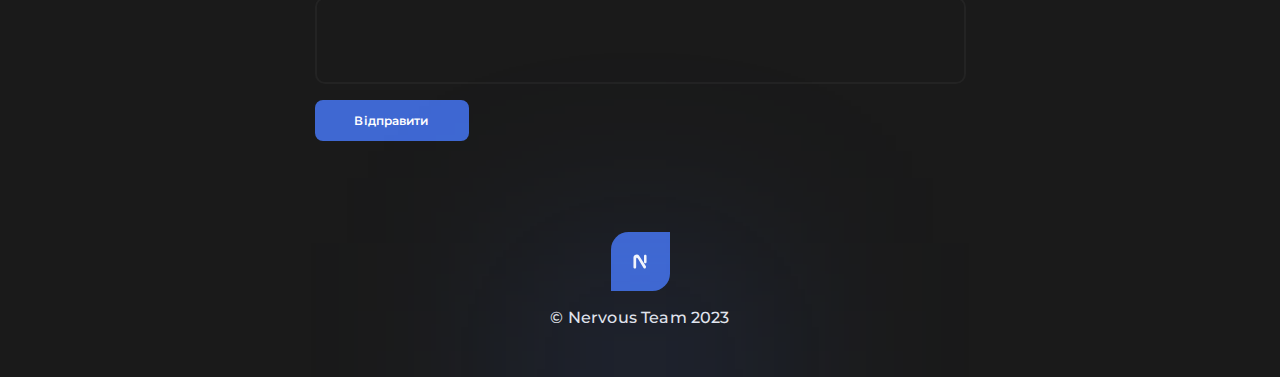
==== commit 6874c582: "add-photo" ====
--- a/index.html
+++ b/index.html
@@ -1,41 +1,53 @@
 <!DOCTYPE html>
-<html lang="en">
+<html lang="uk">
 
 <head>
     <meta charset="UTF-8">
     <meta http-equiv="X-UA-Compatible" content="IE=edge">
     <meta name="viewport" content="width=device-width, initial-scale=1.0">
-    <title>Nervous Work Vacancies</title>
-    <link rel="shortcut icon" type="image/x-icon" href="img/favicon/favicon.ico">
-    <link rel="icon" sizes="any" type="image/svg+xml" href="img/favicon/favicon.svg">
-    <link rel="stylesheet" href="css/index.css">
+    <title>Nervous Work Вакансії</title>
+    <!-- open graph -->
+    <meta name="description" content='Nervous Work Вакансії'>
+    <meta name="keywords" content="">
+    <meta property="og:description" content='Nervous Work Вакансії'>
+    <meta property="og:image" content="img/home-fb-img.jpg">
+    <meta property="og:image:width" content="1200">
+    <meta property="og:image:height" content="628">
+    <meta property="og:site_name" content="nervous.work">
+    <meta property="og:title" content='Nervous Work Вакансії'>
+    <meta property="og:type" content="website">
+    <meta property="og:url" content="https://nervous.work">
+    <!-- open graph -->
+    <link rel="shortcut icon" type="image/x-icon" href="img/favicon.ico">
+    <link rel="icon" sizes="any" type="image/svg+xml" href="img/favicon.svg">
+    <link rel="stylesheet" href="css/main.css">
 </head>
 
 <body>
     <header class="header">
         <div class="container">
             <a class="header__logo">
-                <img class="header__logo_icon" src="img/icons/logo.svg" alt="" width="14">
+                <img class="header__logo_icon" src="img/logo.svg" alt="" width="14">
             </a>
             <ul class="header__list">
                 <li class="header__item">
-                    <a class="header__link link active">About Us</a>
+                    <a class="header__link link active">Про нас</a>
                 </li>
                 <li class="header__item">
-                    <a href="career/index.html" class="header__link link">Career</a>
+                    <a href="career.html" class="header__link link">Кар’єра</a>
                 </li>
                 <li class="header__item">
-                    <a href="contacts/index.html" class="header__link link">Contacts</a>
+                    <a href="contacts.html" class="header__link link">Контакти</a>
                 </li>
             </ul>
-            <button class="header__lang">ENG <img src="img/icons/bottom-arrow.svg" alt="" width="10.7">
+            <button class="header__lang">УКР <img src="img/bottom-arrow.svg" alt="" width="10.7">
                 <div class="wrapper__lang">
-                    <a class="lang__link">ENG</a>
-                    <a class="lang__link" href="ukr/index.html">UKR</a>
+                    <a class="lang__link">УКР</a>
+                    <a class="lang__link" href="index-en.html">ENG</a>
                 </div>
             </button>
             <button class="header__burger js-open-menu">
-                <img src="img/icons/burger.svg" alt="" width="31" height="31">
+                <img src="img/burger.svg" alt="" width="31" height="31">
             </button>
         </div>
     </header>
@@ -43,7 +55,7 @@
     <div class="wrapper">
         <div class="wrapper__fixed">
             <button class="contact__scroll js-scroll-top">
-                <img src="img/icons/top-arrow.svg" alt="">
+                <img src="img/top-arrow.svg" alt="">
             </button>
         </div>
     </div>
@@ -51,54 +63,50 @@
     <div class="content">
         <main>
             <section class="hero">
-                <h1 class="hero__title">About Us <img src="img/icons/lightning.svg" alt="" width="25"></h1>
-                <p class="hero__desc">Nervous Work is a company that is actively developing and is looking for
-                    specialists
-                    in its ambitious and professional team!
+                <h1 class="hero__title">Про нас <img src="img/lightning.svg" alt="" width="25"></h1>
+                <p class="hero__desc">Nervous Work — це компанія, яка активно розвивається та шукає фахівців у свою
+                    амбітну та професійну команду!
                 </p>
             </section>
 
             <section class="achiev">
                 <div class="container">
-                    <h2 class="achiev__title"><img src="img/icons/reward.svg" alt="" width="30" height="30">
-                        Our Achievements</h2>
+                    <h2 class="achiev__title"><img src="img/reward.svg" alt="" width="30" height="30">
+                        Наші досягнення</h2>
                     <ul class="achiev__list">
                         <li class="achiev__item">
                             <div class="achiev__icons">
                                 <span class="achiev__icon yellow-icon">
-                                    <img src="img/icons/usa.svg" alt="" width="37" height="37">
+                                    <img src="img/usa.svg" alt="" width="37" height="37">
                                 </span>
                                 <span class="achiev__icon blue-icon">
-                                    <img src="img/icons/europe.svg" alt="" width="37" height="37">
-                                </span>
-                            </div>
-                            <h3 class="achiev__subtitle">We Work</h3>
-                            <p class="achiev__desc">Ready to work for the American and European markets? We are here to
-                                help
-                                you overcome all obstacles and reach new heights. </p>
+                                    <img src="img/europe.svg" alt="" width="37" height="37">
+                                </span>
+                            </div>
+                            <h3 class="achiev__subtitle">Працюємо на Американський та Європейський ринок</h3>
+                            <p class="achiev__desc">Готові працювати на Американський та Європейський ринок? Ми тут, щоб
+                                допомогти тобі подолати всі перешкоди та досягти нових висот.</p>
                         </li>
                         <li class="achiev__item">
                             <div class="achiev__icons">
                                 <span class="achiev__icon_hand blue-icon">
-                                    <img src="img/icons/left-hand.svg" alt="" width="22" height="22">
-                                    <img src="img/icons/right-hand.svg" alt="" width="22" height="22">
-                                </span>
-                            </div>
-                            <h3 class="achiev__subtitle">Big Team</h3>
-                            <p class="achiev__desc">We have gathered 100+ experts who always use a collective approach
-                                in
-                                their work and are always ready to help you. </p>
+                                    <img src="img/left-hand.svg" alt="" width="22" height="22">
+                                    <img src="img/right-hand.svg" alt="" width="22" height="22">
+                                </span>
+                            </div>
+                            <h3 class="achiev__subtitle">Велика команда</h3>
+                            <p class="achiev__desc">Ми зібрали 100 + експертів, які у своїй роботі завжди використовують
+                                колективний підхід та завжди готові тобі допомогти.</p>
                         </li>
                         <li class="achiev__item">
                             <div class="achiev__icons">
                                 <span class="achiev__icon orange-icon">
-                                    <img src="img/icons/money.svg" alt="" width="37" height="37">
-                                </span>
-                            </div>
-                            <h3 class="achiev__subtitle">Rapid Growth</h3>
-                            <p class="achiev__desc">Our company is growing rapidly and is opening new offices across
-                                Ukraine
-                                to constantly support the development of the Digital sphere. </p>
+                                    <img src="img/money.svg" alt="" width="37" height="37">
+                                </span>
+                            </div>
+                            <h3 class="achiev__subtitle">Стрімкий ріст</h3>
+                            <p class="achiev__desc">Наша компанія стрімко зростає і відчиняє нові офіси по Україні щоби
+                                постійно підтримувати розвиток Digital сфери.</p>
                         </li>
                     </ul>
                 </div>
@@ -107,75 +115,63 @@
             <div class="adgoal__wrapper">
                 <section class="advantage">
                     <div class="container">
-                        <h2 class="advantage__title">Why Do Experts Choose <span>Nervous</span> Team?</h2>
+                        <h2 class="advantage__title">Чому фахівці обирають <span>Nervous</span> Team?</h2>
                         <ul class="advantage__list">
                             <li class="advantage__item">
                                 <span class="advantage__wrap_icon yellow-icon">
-                                    <img class="advantage__icon" src="img/icons/laptop.svg" alt="" width="37"
-                                        height="37">
-                                </span>
-                                <h3 class="advantage__subtitle">Remote Work</h3>
-                                <p class="advantage__desc">Don't waste time on the road using the comfort of your own
-                                    home
-                                    or
-                                    co-working space. Be efficient where you are comfortable!</p>
+                                    <img class="advantage__icon" src="img/laptop.svg" alt="" width="37" height="37">
+                                </span>
+                                <h3 class="advantage__subtitle">Віддалений формат роботи</h3>
+                                <p class="advantage__desc">Не витрачайте час на дорогу використовуючи комфорт власного
+                                    дому чи коворкінгу. Будьте ефективними там, де вам зручно!</p>
                             </li>
                             <li class="advantage__item">
                                 <span class="advantage__wrap_icon blue-icon">
-                                    <img class="advantage__icon" src="img/icons/hands.svg" alt="" width="37"
-                                        height="37">
-                                </span>
-                                <h3 class="advantage__subtitle">Absence Of Bureaucracy</h3>
-                                <p class="advantage__desc">Be free to make decisions! We appreciate it when you come up
-                                    with
-                                    a
-                                    cool solution without too much discussion.</p>
+                                    <img class="advantage__icon" src="img/hands.svg" alt="" width="37" height="37">
+                                </span>
+                                <h3 class="advantage__subtitle">Відсутність бюрократії</h3>
+                                <p class="advantage__desc">Be Free у прийнятті рішень! Ми цінуємно, коли ти пропонуєш
+                                    круте рішення без зайвих узгоджень.</p>
                             </li>
                             <li class="advantage__item">
                                 <span class="advantage__wrap_icon yellow-icon">
-                                    <img class="advantage__icon" src="img/icons/fire.svg" alt="" width="37" height="37">
-                                </span>
-                                <h3 class="advantage__subtitle">Bonuses And Motivation</h3>
-                                <p class="advantage__desc">Complete tasks, demonstrate efficiency, and receive bonuses
-                                    in
-                                    addition to your salary. If you are a proactive player, your work will not go
-                                    unnoticed.
+                                    <img class="advantage__icon" src="img/fire.svg" alt="" width="37" height="37">
+                                </span>
+                                <h3 class="advantage__subtitle">Бонуси та мотивація</h3>
+                                <p class="advantage__desc">Виконуй KPI, демонструй ефективність та одержуй бонуси до ЗП.
+                                    Якщо ти проактивний гравець твоя робота не залишиться без уваги.
                                 </p>
                             </li>
                             <li class="advantage__item">
                                 <span class="advantage__wrap_icon green-icon">
-                                    <img class="advantage__icon" src="img/icons/train.svg" alt="" width="37"
-                                        height="37">
-                                </span>
-                                <h3 class="advantage__subtitle">Corporate Culture</h3>
-                                <p class="advantage__desc">We gather as a team at corporate events 2 times a year, which
-                                    the
-                                    company pays for, including travel.</p>
+                                    <img class="advantage__icon" src="img/train.svg" alt="" width="37" height="37">
+                                </span>
+                                <h3 class="advantage__subtitle">Корпоративна культура</h3>
+                                <p class="advantage__desc">Ми збираємося командою на корпоративах 2 рази на рік, які
+                                    компанія оплачує включно з дорогою.</p>
                             </li>
                             <li class="advantage__item">
                                 <span class="advantage__wrap_icon green-icon">
-                                    <img class="advantage__icon" src="img/icons/decor.svg" alt="" width="37"
-                                        height="37">
-                                </span>
-                                <h3 class="advantage__subtitle">Prizes From The Company</h3>
-                                <p class="advantage__desc">We remember your birthday and constantly delight our
-                                    employees
-                                    with
-                                    birthday gifts.</p>
+                                    <img class="advantage__icon" src="img/decor.svg" alt="" width="37" height="37">
+                                </span>
+                                <h3 class="advantage__subtitle">Призи від компанії</h3>
+                                <p class="advantage__desc">Ми пам'ятаємо твій день народження і постійно радуємо свій
+                                    працівників
+                                    з
+                                    подарунки на день народження.</p>
                             </li>
                             <li class="advantage__item">
                                 <span class="advantage__wrap_icon yellow-icon">
-                                    <img class="advantage__icon" src="img/icons/tablet.svg" alt="" width="37"
-                                        height="37">
-                                </span>
-                                <h3 class="advantage__subtitle">Care And Loyalty</h3>
-                                <p class="advantage__desc">We pay vacations and sick days and are always loyal to our
-                                    employees.
+                                    <img class="advantage__icon" src="img/tablet.svg" alt="" width="37" height="37">
+                                </span>
+                                <h3 class="advantage__subtitle">Турбота та лоялність</h3>
+                                <p class="advantage__desc">Ми оплачуємо відпустки та лікарняні та завжди ставимося
+                                    лояльно до наших співробітників.
                                 </p>
                             </li>
                         </ul>
                         <div class="advantage__button">
-                            <a class="advantage__link" href="#">View Vacancies</a>
+                            <a class="advantage__link" href="#">Дивитись викансії</a>
                         </div>
                         <div class="blue-shadow"></div>
                         <div class="yellow-shadow"></div>
@@ -184,31 +180,32 @@
 
                 <section class="goal">
                     <div class="container">
-                        <h3 class="goal__title">Our Goal <img src="img/icons/darts.svg" alt="" width="36" height="32">
+                        <h3 class="goal__title">Наша мета <img src="img/darts.svg" alt="" width="36" height="32">
                         </h3>
-                        <p class="goal__desc">Our goal is the development of the digital sphere and constant growth.
-                            Therefore,
-                            we need people who are ready to work for results and be active in their work.</p>
+                        <p class="goal__desc">Наша мета — розвиток Digital сфери та постійне зростання. У зв’язку із цим
+                            нам потрібні люди, які готові працювати на результат та бути активними у своїй роботі. Наша
+                            мета — розвиток Digital сфери та постійне зростання. </p>
                     </div>
                 </section>
             </div>
 
             <section class="contact">
                 <div class="container">
-                    <h2 class="contact__title">Become Part Of The Nervous Team</h2>
-                    <p class="contact__desc">We are always happy to welcome new employees and promote their development.
-                        Fill out the form if you haven't found the right vacancy!</p>
+                    <h2 class="contact__title">Стань частиною Nervous Team</h2>
+                    <p class="contact__desc">Ми завжди раді новим співробітникам та сприяти їхньому розвитку. Заповнюй
+                        форму, якщо ти не знайшов потрібної вакансії! Ми завжди раді новим співробітникам та сприяти
+                        їхньому розвитку. Заповнюй форму, якщо ти не знайшов потрібної вакансії!</p>
                     <form class="contact__form">
                         <div class="form__block">
                             <div class="form__block_item">
                                 <label class="form__label">
-                                    <span>First Name</span>
+                                    <span>Ім’я</span>
                                     <input type="text" name="firstName" class="form__input">
                                 </label>
                             </div>
                             <div class="form__block_item">
                                 <label class="form__label">
-                                    <span>Last Name</span>
+                                    <span>Прізвище</span>
                                     <input type="text" name="lastName" class="form__input">
                                 </label>
                             </div>
@@ -216,22 +213,23 @@
                         <div class="form__block">
                             <div class="form__block_item">
                                 <label class="form__label">
-                                    <span>Desired Position</span>
+                                    <span>Бажана посада</span>
                                     <input type="text" name="firstName" class="form__input">
                                 </label>
                             </div>
                             <div class="form__block_item js-form-block">
                                 <label class="form__label">
-                                    <span>File</span>
-                                    <input type="file" name="lastName" class="form__input_file js-input-file">
+                                    <span>Виберіть файл</span>
+                                    <input type="file" name="lastName"
+                                        class="form__input_file form__input_file_ukr js-input-file">
                                 </label>
                             </div>
                         </div>
                         <label class="form__label">
-                            <span>Description</span>
+                            <span>Повідомлення</span>
                             <textarea class="form__text" name="text"></textarea>
                         </label>
-                        <button type="submit" class="form__submit">Send</button>
+                        <button type="submit" class="form__submit">Відправити</button>
                     </form>
                 </div>
             </section>
@@ -240,7 +238,7 @@
         <footer class="footer">
             <div class="container">
                 <a class="footer__logo">
-                    <img class="footer__logo_icon" src="img/icons/logo.svg" alt="" width="14">
+                    <img class="footer__logo_icon" src="img/logo.svg" alt="" width="14">
                 </a>
                 <p class="footer__copy">© Nervous Team 2023</p>
             </div>
@@ -252,36 +250,35 @@
     <div class="menu js-menu">
         <div class="menu__header">
             <a class="menu__logo">
-                <img src="img/icons/logo.svg" alt="logo" width="14" height="15">
+                <img src="img/logo.svg" alt="logo" width="14" height="15">
             </a>
             <button class="menu__close js-close-menu">
-                <img src="img/icons/close-burger.svg" alt="" width="31" height="31">
+                <img src="img/close-burger.svg" alt="" width="31" height="31">
             </button>
         </div>
         <ul class="menu__list">
             <li class="menu__item">
-                <a class="menu__link active">About Us</a>
-            </li>
-            <li class="menu__item">
-                <a href="career/index.html" class="menu__link">Career</a>
-            </li>
-            <li class="menu__item">
-                <a href="contacts/index.html" class="menu__link">Contacts</a>
-            </li>
-            <li class="menu__item">
-                <a href="ukr/index.html" class="menu__link">UKR</a>
+                <a class="menu__link active">Про Нас</a>
+            </li>
+            <li class="menu__item">
+                <a href="career.html" class="menu__link">Кар’єра</a>
+            </li>
+            <li class="menu__item">
+                <a href="contacts.html" class="menu__link">Контакти</a>
+            </li>
+            <li class="menu__item">
+                <a href="index-en.html" class="menu__link">ENG</a>
             </li>
         </ul>
         <div class="menu__footer">
             <a class="menu__logo">
-                <img src="img/icons/logo.svg" alt="logo" width="14" height="15">
+                <img src="img/logo.svg" alt="logo" width="14" height="15">
             </a>
             <p class="menu__copy">© Nervous Team 2023</p>
         </div>
     </div>
 
     <script defer src="js/main.js"></script>
-    <script defer src="js/menu.js"></script>
 </body>
 
 </html>--- a/css/main.css
+++ b/css/main.css
@@ -0,0 +1,1875 @@
+* {
+  box-sizing: border-box;
+  margin: 0;
+  padding: 0;
+}
+
+html,
+body,
+div,
+span,
+applet,
+object,
+iframe,
+h1,
+h2,
+h3,
+h4,
+h5,
+h6,
+p,
+blockquote,
+pre,
+a,
+abbr,
+acronym,
+address,
+big,
+cite,
+code,
+del,
+dfn,
+em,
+img,
+ins,
+kbd,
+q,
+s,
+samp,
+small,
+strike,
+strong,
+sub,
+sup,
+tt,
+var,
+b,
+u,
+i,
+center,
+dl,
+dt,
+dd,
+ol,
+ul,
+li,
+fieldset,
+form,
+label,
+legend,
+table,
+caption,
+tbody,
+tfoot,
+thead,
+tr,
+th,
+td,
+article,
+aside,
+canvas,
+details,
+embed,
+figure,
+figcaption,
+footer,
+header,
+hgroup,
+menu,
+nav,
+output,
+ruby,
+section,
+summary,
+time,
+mark,
+audio,
+video {
+  margin: 0;
+  padding: 0;
+  border: 0;
+  font-size: 100%;
+  font-family: inherit;
+  vertical-align: baseline;
+}
+
+article,
+aside,
+details,
+figcaption,
+figure,
+footer,
+header,
+hgroup,
+menu,
+nav,
+section {
+  display: block;
+}
+
+body {
+  line-height: 1;
+}
+
+ol,
+ul {
+  list-style: none;
+  padding: 0;
+  margin: 0;
+}
+
+blockquote,
+q {
+  quotes: none;
+}
+
+blockquote:before,
+blockquote:after,
+q:before,
+q:after {
+  content: "";
+  content: none;
+}
+
+table {
+  border-collapse: collapse;
+  border-spacing: 0;
+}
+
+a {
+  display: inline-block;
+  text-decoration: none;
+  color: inherit;
+}
+
+h1,
+h2,
+h3,
+h4,
+h5,
+h6,
+p {
+  margin: 0;
+  padding: 0;
+}
+
+img,
+svg {
+  display: block;
+}
+
+button {
+  outline: none;
+  border: none;
+  margin: 0;
+  padding: 0;
+  cursor: pointer;
+  font-family: inherit;
+}
+
+input {
+  outline: none;
+  font-family: inherit;
+}
+
+@font-face {
+  font-family: "Montserrat";
+  src: url("../fonts/Montserrat-Regular.ttf") format("truetype");
+  font-weight: 400;
+  font-style: normal;
+}
+
+@font-face {
+  font-family: "Montserrat";
+  src: url("../fonts/Montserrat-Medium.ttf") format("truetype");
+  font-weight: 500;
+  font-style: normal;
+}
+
+@font-face {
+  font-family: "Montserrat";
+  src: url("../fonts/Montserrat-SemiBold.ttf") format("truetype");
+  font-weight: 600;
+  font-style: normal;
+}
+
+:root {
+  --primary-text-color: #F0F0F0;
+  --accent-text-color: #E3D65A;
+  --gray-text-color: #9D9D9D;
+  --white-text-color: #FFFFFF;
+  --menu-active-color: #3F68D2;
+  --menu-hover-color: #497CFF;
+  --yellow-back-color: #E3D65A;
+  --blue-back-color: #5A80E3;
+  --orange-back-color: #F2994A;
+  --green-back-color: #75A459;
+  --button-back-color: #3F68D2;
+  --button-hover-color: #497CFF;
+}
+
+body {
+  font-family: "Montserrat";
+  color: var(--primary-text-color);
+  letter-spacing: 0.01em;
+  line-height: 1;
+  background-color: #1A1A1A;
+  background-image: url(../img/bg-about.webp);
+  background-repeat: no-repeat;
+  background-size: 100%;
+  background-position: top center;
+}
+
+.career__body {
+  background-image: url(../img/bg-career.webp);
+}
+
+.contacts__body {
+  background-image: url(../img/bg-contacts.webp);
+}
+
+.offer__body {
+  background-image: url(../img/bg-vacancy.webp);
+}
+
+@media screen and (max-width:767px) {
+  body {
+    background-image: url(../img/bg-about-s.webp);
+  }
+
+  .career__body {
+    background-image: url(../img/bg-career-s.webp);
+  }
+
+  .contacts__body {
+    background-image: url(../img/bg-contacts-s.webp);
+  }
+
+  .offer__body {
+    background-image: url(../img/bg-vacancy-s.webp);
+  }
+}
+
+.container {
+  max-width: 1110px;
+  margin: 0 auto;
+  padding: 0 15px;
+}
+
+.vacancy .container {
+  max-width: 1110px;
+}
+
+section .container {
+  max-width: 840px;
+}
+
+@media screen and (max-width: 1200px) {
+  section .container {
+    max-width: 690px;
+  }
+
+  .vacancy .container {
+    max-width: 690px;
+  }
+}
+
+@media screen and (max-width: 767px) {
+  section .container {
+    max-width: 320px;
+    padding: 0;
+  }
+
+  .vacancy .container {
+    max-width: 320px;
+    padding: 0;
+  }
+}
+
+
+.link {
+  color: inherit;
+  transition-property: color;
+  transition-duration: 300ms;
+}
+
+.link.active {
+  color: var(--menu-active-color);
+}
+
+.link:active {
+  color: var(--menu-active-color);
+}
+
+.link:hover {
+  color: var(--menu-hover-color);
+}
+
+.logo {
+  background-color: var(--button-back-color);
+}
+
+.logo:hover {
+  background-color: var(--button-hover-color);
+}
+
+.blue-icon {
+  background-color: var(--blue-back-color);
+}
+
+.yellow-icon {
+  background-color: var(--yellow-back-color);
+}
+
+.orange-icon {
+  background-color: var(--orange-back-color);
+}
+
+.green-icon {
+  background-color: var(--green-back-color);
+}
+
+.content {
+  position: relative;
+  overflow: hidden;
+}
+
+.content__bottom__shadow {
+  position: absolute;
+  bottom: -134px;
+  left: 50%;
+  transform: translate(-50%, 0);
+
+  width: 268px;
+  height: 268px;
+  background: rgba(63, 104, 210, 0.14);
+  -webkit-filter: blur(97.5px);
+  filter: blur(97.5px);
+}
+
+@media screen and (max-width:767px) {
+  .content__bottom__shadow {
+    display: none;
+  }
+}
+
+.header {
+  position: fixed;
+  z-index: 10000;
+  width: 100%;
+  padding-top: 33.5px;
+  padding-bottom: 15.5px;
+  transition-duration: 300ms;
+}
+
+.header .container {
+  display: flex;
+  align-items: center;
+  justify-content: space-between;
+}
+
+@media screen and (max-width: 1200px) {
+  .header .container {
+    max-width: 760px;
+  }
+}
+
+@media screen and (max-width: 767px) {
+  .header .container {
+    max-width: 320px;
+    padding: 0;
+  }
+}
+
+.header__logo {
+  width: 59px;
+  height: 59px;
+  display: flex;
+  justify-content: center;
+  align-items: center;
+  border-radius: 17.5px 0px;
+  background-color: var(--button-back-color);
+}
+
+.header__list {
+  display: flex;
+  gap: 61px;
+}
+
+@media screen and (max-width: 767px) {
+  .header__list {
+    display: none;
+  }
+}
+
+.header__link {
+  transition-duration: 300ms;
+  transition-property: color;
+}
+
+.header__link.active {
+  color: var(--menu-active-color);
+}
+
+.header__link:hover {
+  color: var(--menu-hover-color);
+}
+
+.header__lang {
+  position: relative;
+  z-index: 10;
+  display: flex;
+  align-items: center;
+  gap: 4.5px;
+  padding: 11px 17px;
+  background-color: transparent;
+  border: 2px solid #3F68D2;
+  border-radius: 10px;
+  cursor: pointer;
+  font-weight: 500;
+  font-size: 12px;
+  line-height: 1.33;
+  text-transform: capitalize;
+  color: var(--white-text-color);
+  transition-property: background-color;
+  transition-duration: 300ms;
+}
+
+@media screen and (max-width: 767px) {
+  .header__lang {
+    display: none;
+  }
+}
+
+.header__lang:hover {
+  background: rgba(63, 104, 210, 0.25);
+}
+
+.header__lang:hover .wrapper__lang {
+  opacity: 1;
+  transform: translate(0);
+  visibility: visible;
+}
+
+.wrapper__lang {
+  position: absolute;
+  z-index: 1;
+  top: 33px;
+  left: 0;
+  width: 100%;
+  background: #3F68D2;
+  border: 2px solid #3F68D2;
+  border-radius: 3px 3px 10px 10px;
+  padding: 10px 0;
+  display: flex;
+  flex-direction: column;
+  align-items: center;
+  justify-content: center;
+  gap: 4px;
+  transition-duration: 300ms;
+  transform: translate(0, -10%);
+  visibility: hidden;
+  opacity: 0;
+}
+
+.header__burger {
+  display: none;
+  background-color: transparent;
+}
+
+@media screen and (max-width: 767px) {
+  .header__burger {
+    display: flex;
+  }
+}
+
+.hero {
+  padding-top: 259px;
+  padding-bottom: 289px;
+}
+
+@media screen and (max-width:1200px) {
+  .hero {
+    padding-bottom: 100px;
+  }
+}
+
+@media screen and (max-width:767px) {
+  .hero {
+    padding-top: 133px;
+    padding-bottom: 63px;
+  }
+}
+
+.hero__title {
+  display: flex;
+  justify-content: center;
+  align-items: center;
+  gap: 9px;
+  font-weight: 600;
+  font-size: 48px;
+  text-align: center;
+  margin-bottom: 16px;
+}
+
+@media screen and (max-width:767px) {
+  .hero__title {
+    flex-direction: column-reverse;
+    gap: 10px;
+    font-size: 32px;
+    line-height: 1.38;
+    margin-bottom: 15px;
+  }
+}
+
+.hero__desc {
+  font-size: 16px;
+  line-height: 1.75;
+  text-align: center;
+  max-width: 693px;
+  margin: 0 auto;
+}
+
+@media screen and (max-width:1200px) {
+  .hero__desc {
+    max-width: 600px;
+  }
+}
+
+@media screen and (max-width:767px) {
+  .hero__desc {
+    font-size: 14px;
+    line-height: 1.71;
+    max-width: 320px;
+    margin: 0 auto;
+  }
+}
+
+.career .hero {
+  padding-top: 259px;
+  padding-bottom: 229px;
+  display: flex;
+  flex-direction: column;
+  align-items: center;
+  gap: 16px;
+}
+
+@media screen and (max-width: 1200px) {
+  .career .hero {
+    padding-bottom: 120px;
+  }
+}
+
+@media screen and (max-width: 767px) {
+  .career .hero {
+    padding-top: 133px;
+    padding-bottom: 73px;
+  }
+}
+
+.career .hero__title {
+  display: flex;
+  justify-content: center;
+  align-items: center;
+  gap: 18px;
+  font-weight: 600;
+  font-size: 48px;
+  text-align: center;
+}
+
+@media screen and (max-width: 1200px) {
+  .career .hero__title {
+    font-size: 40px;
+  }
+}
+
+@media screen and (max-width: 767px) {
+  .career .hero__title {
+    flex-direction: column-reverse;
+    gap: 10px;
+    font-size: 32px;
+    line-height: 1.4;
+    max-width: 320px;
+  }
+
+  .career .hero__title img {
+    width: 35px;
+    height: 35px;
+  }
+}
+
+.career .hero__desc {
+  font-size: 16px;
+  line-height: 1.75;
+  max-width: 693px;
+  margin: 0 auto;
+  text-align: center;
+}
+
+@media screen and (max-width:767px) {
+  .career .hero__desc {
+    max-width: 320px;
+    font-size: 14px;
+    line-height: 1;
+  }
+}
+
+
+.wrapper {
+  position: relative;
+  max-width: 1110px;
+  margin: 0 auto;
+  overflow: hidden;
+}
+
+@media screen and (max-width: 1200px) {
+  .wrapper {
+    max-width: 690px;
+  }
+}
+
+@media screen and (max-width: 767px) {
+  .wrapper {
+    max-width: 320px;
+  }
+}
+
+.wrapper__fixed {
+  position: absolute;
+  right: 51px;
+  bottom: 140px;
+}
+
+@media screen and (max-width: 767px) {
+  .wrapper__fixed {
+    right: 37px;
+    bottom: 50px;
+  }
+}
+
+.contact__scroll {
+  position: fixed;
+  padding: 0;
+  z-index: 1000;
+  bottom: 140px;
+  width: 36px;
+  height: 36px;
+  display: flex;
+  justify-content: center;
+  align-items: center;
+  background: #3F68D2;
+  border-radius: 12px;
+  transition-property: background-color, opacity;
+  transition-duration: 300ms;
+  opacity: 0;
+}
+
+@media screen and (max-width: 767px) {
+  .contact__scroll {
+    bottom: 50px;
+  }
+}
+
+.contact__scroll:hover {
+  background-color: var(--button-hover-color);
+}
+
+.achiev {
+  padding-top: 48px;
+}
+
+@media screen and (max-width:1200px) {
+  .achiev {
+    padding-top: 0;
+  }
+}
+
+@media screen and (max-width:767px) {
+  .achiev {
+    padding-top: 0;
+  }
+}
+
+.achiev .container {
+  background-image: url(../img/bg-achiev.svg);
+  background-repeat: no-repeat;
+  background-position: top 31px right;
+}
+
+@media screen and (max-width:1200px) {
+  .achiev .container {
+    padding: 0;
+    background-size: 200px;
+    background-position: top 75px right 0;
+  }
+}
+
+@media screen and (max-width:767px) {
+  .achiev .container {
+    padding: 0;
+    background-image: none;
+  }
+}
+
+.achiev__title {
+  display: flex;
+  align-items: center;
+  gap: 10px;
+  margin-bottom: 55px;
+  font-weight: 600;
+  font-size: 36px;
+}
+
+@media screen and (max-width:1200px) {
+  .achiev__title {
+    text-align: center;
+    justify-content: center;
+  }
+}
+
+@media screen and (max-width:767px) {
+  .achiev__title {
+    font-size: 24px;
+    flex-direction: column;
+    margin-bottom: 48px;
+  }
+}
+
+.achiev__list {
+  display: flex;
+  -moz-column-gap: 31px;
+  column-gap: 47px;
+  row-gap: 18px;
+  flex-wrap: wrap;
+}
+
+@media screen and (max-width:1200px) {
+  .achiev__list {
+    padding: 0;
+  }
+}
+
+@media screen and (max-width:767px) {
+  .achiev__list {
+    flex-direction: column;
+    gap: 26px;
+    padding: 0;
+  }
+}
+
+
+.achiev__item {
+  width: calc(50% - 23.5px);
+}
+
+.achiev__item:nth-child(3n) {
+  width: 100%;
+}
+
+@media screen and (max-width:767px) {
+  .achiev__item {
+    width: 100%;
+  }
+}
+
+.achiev__icons {
+  display: flex;
+  gap: 9px;
+  align-items: center;
+  margin-bottom: 15px;
+}
+
+@media screen and (max-width:767px) {
+  .achiev__icons {
+    justify-content: center;
+  }
+}
+
+.achiev__icon {
+  padding: 10px;
+  border-radius: 20px;
+}
+
+.achiev__icon_hand {
+  display: flex;
+  padding: 17.5px 6px;
+  border-radius: 20px;
+}
+
+.achiev__subtitle {
+  font-weight: 500;
+  font-size: 19px;
+  line-height: 1.32;
+  margin-bottom: 7px;
+}
+
+@media screen and (max-width:767px) {
+  .achiev__subtitle {
+    text-align: center;
+  }
+}
+
+.achiev__desc {
+  font-size: 14px;
+  line-height: 1.71;
+}
+
+@media screen and (max-width:767px) {
+  .achiev__desc {
+    text-align: center;
+  }
+}
+
+.advantage {
+  padding-top: 121px;
+  padding-bottom: 14px;
+}
+
+@media screen and (max-width:767px) {
+  .advantage {
+    padding-top: 63px;
+    padding-bottom: 30px;
+  }
+}
+
+.advantage .container {
+  position: relative;
+}
+
+@media screen and (max-width:1200px) {
+  .advantage .container {
+    padding: 0;
+  }
+}
+
+@media screen and (max-width:767px) {
+  .advantage .container {
+    padding: 0;
+  }
+}
+
+.advantage__title {
+  font-weight: 600;
+  font-size: 28px;
+  line-height: 1.39;
+  margin-bottom: 47px;
+}
+
+@media screen and (max-width:1200px) {
+  .advantage__title {
+    text-align: center
+  }
+}
+
+@media screen and (max-width:767px) {
+  .advantage__title {
+    font-size: 24px;
+    line-height: 1.33;
+    text-align: center;
+    margin-bottom: 48px;
+  }
+}
+
+.advantage__title span {
+  color: var(--accent-text-color);
+}
+
+.advantage__list {
+  display: flex;
+  flex-wrap: wrap;
+  -moz-column-gap: 80px;
+  column-gap: 44px;
+  row-gap: 47px;
+  margin-bottom: 57px;
+}
+
+@media screen and (max-width:767px) {
+  .advantage__list {
+    flex-direction: column;
+    gap: 26px;
+    margin-bottom: 27px;
+  }
+}
+
+.advantage__item {
+  width: calc(50% - 22px);
+}
+
+@media screen and (max-width:767px) {
+  .advantage__item {
+    width: 100%;
+  }
+}
+
+.advantage__wrap_icon {
+  display: flex;
+  justify-content: center;
+  align-items: center;
+  width: 57px;
+  height: 57px;
+  border-radius: 20px;
+  margin-bottom: 15px;
+}
+
+@media screen and (max-width:767px) {
+  .advantage__wrap_icon {
+    margin: 0 auto 15px auto;
+  }
+}
+
+.advantage__subtitle {
+  font-weight: 500;
+  font-size: 19px;
+  line-height: 1.32;
+  margin-bottom: 7px;
+}
+
+@media screen and (max-width:767px) {
+  .advantage__subtitle {
+    text-align: center;
+  }
+}
+
+.advantage__desc {
+  font-size: 14px;
+  line-height: 1.71;
+  max-width: 337px;
+}
+
+@media screen and (max-width:767px) {
+  .advantage__desc {
+    text-align: center;
+  }
+}
+
+.advantage__button {
+  display: flex;
+  justify-content: flex-end;
+}
+
+@media screen and (max-width:767px) {
+  .advantage__button {
+    justify-content: center;
+  }
+}
+
+.advantage__link {
+  padding: 13px 19px;
+  background-color: var(--button-back-color);
+  border-radius: 8px;
+  font-weight: 600;
+  font-size: 12px;
+  color: var(--white-text-color);
+  transition-property: background-color;
+  transition-duration: 300ms;
+}
+
+@media screen and (max-width:767px) {
+  .advantage__link {
+    padding: 13px 0;
+    width: 100%;
+    text-align: center;
+  }
+}
+
+.advantage__link:hover {
+  background-color: var(--button-hover-color);
+}
+
+.blue-shadow {
+  position: absolute;
+  top: 0;
+  right: 0;
+  width: 253px;
+  height: 253px;
+  background-color: rgba(63, 104, 210, 0.16);
+  -webkit-filter: blur(97.5px);
+  filter: blur(97.5px);
+}
+
+@media screen and (max-width:1200px) {
+  .blue-shadow {
+    right: 0;
+  }
+}
+
+@media screen and (max-width:767px) {
+  .blue-shadow {
+    right: 0;
+    top: -30px;
+    width: 171px;
+    height: 171px;
+  }
+}
+
+.yellow-shadow {
+  position: absolute;
+  left: 0;
+  top: 55%;
+  transform: translate(0, -50%);
+  width: 175px;
+  height: 175px;
+  background-color: rgba(227, 214, 90, 0.17);
+  -webkit-filter: blur(97.5px);
+  filter: blur(97.5px);
+}
+
+.yellow-shadow {
+  width: 115px;
+  height: 115px;
+}
+
+@media screen and (max-width:1200px) {
+  .adgoal__wrapper {
+    background-image: url(../img/bg-goal.webp);
+    background-repeat: no-repeat;
+    background-position: bottom -150px center;
+  }
+}
+
+@media screen and (max-width:767px) {
+  .adgoal__wrapper {
+    background-image: url(../img/bg-goal-s.webp);
+    background-repeat: no-repeat;
+    background-position: bottom -65px center;
+  }
+}
+
+.goal .container {
+  padding-top: 187px;
+  padding-bottom: 199px;
+  background-image: url(../img/bg-goal.webp);
+  background-repeat: no-repeat;
+  background-position: left bottom;
+}
+
+@media screen and (max-width:1200px) {
+  .goal .container {
+    background-image: none;
+    padding-top: 80px;
+    padding-bottom: 80px;
+  }
+}
+
+@media screen and (max-width:767px) {
+  .goal .container {
+    padding-top: 0;
+    padding-bottom: 35px;
+    background-image: none;
+  }
+}
+
+.goal__title {
+  margin-left: 550px;
+  display: flex;
+  align-items: center;
+  gap: 7px;
+  margin-bottom: 15px;
+  font-weight: 600;
+  font-size: 28px;
+  line-height: 1.39;
+}
+
+@media screen and (max-width:1200px) {
+  .goal__title {
+    margin-left: 0;
+    justify-content: center;
+  }
+}
+
+@media screen and (max-width:767px) {
+  .goal__title {
+    margin-left: 0;
+    justify-content: center;
+    font-size: 22px;
+    margin-bottom: 19px;
+  }
+}
+
+.goal__desc {
+  margin-left: 550px;
+  max-width: 342px;
+  font-size: 14px;
+  line-height: 1.86;
+}
+
+@media screen and (max-width:1200px) {
+  .goal__desc {
+    margin-left: auto;
+    margin-right: auto;
+    text-align: center;
+    max-width: 500px;
+  }
+}
+
+@media screen and (max-width:767px) {
+  .goal__desc {
+    margin-left: 0;
+    text-align: center;
+  }
+}
+
+.contact {
+  padding-bottom: 91px;
+}
+
+@media screen and (max-width: 767px) {
+  .contact {
+    padding-bottom: 54px;
+  }
+}
+
+.contact__title {
+  text-align: center;
+  font-weight: 600;
+  font-size: 28px;
+  line-height: 1.39;
+  margin-bottom: 9px;
+}
+
+@media screen and (max-width: 767px) {
+  .contact__title {
+    font-size: 20px;
+    line-height: 1.4;
+    max-width: 300px;
+    margin: 0 auto 11px auto;
+  }
+}
+
+.contact__desc {
+  text-align: center;
+  font-size: 16px;
+  line-height: 1.5;
+  max-width: 688px;
+  margin: 0 auto 50px auto;
+}
+
+@media screen and (max-width: 767px) {
+  .contact__desc {
+    margin: 0 auto 30px auto;
+  }
+}
+
+.contact__form {
+  display: flex;
+  flex-direction: column;
+  gap: 16px;
+  max-width: 651px;
+  margin: 0 auto;
+}
+
+@media screen and (max-width: 767px) {
+  .contact__form {
+    gap: 14px;
+  }
+}
+
+.form__block {
+  display: flex;
+  align-items: center;
+  gap: 17px;
+}
+
+@media screen and (max-width: 767px) {
+  .form__block {
+    flex-direction: column;
+    gap: 14px;
+  }
+}
+
+.form__block_item {
+  width: calc(50% - 8.5px);
+}
+
+@media screen and (max-width: 767px) {
+  .form__block_item {
+    width: 100%;
+  }
+}
+
+.form__block_item_last {
+  width: 100%;
+}
+
+.form__label {
+  display: flex;
+  flex-direction: column;
+  gap: 10px;
+}
+
+.form__label span {
+  font-weight: 500;
+  font-size: 14px;
+  line-height: 1.14;
+  color: var(--gray-text-color);
+  margin-left: 14px;
+}
+
+.form__input {
+  background-color: transparent;
+  border: 2px solid #232323;
+  border-radius: 10px;
+  padding: 10px 14px;
+  font-family: inherit;
+  font-weight: 500;
+  font-size: 14px;
+  line-height: inherit;
+  letter-spacing: inherit;
+  color: inherit;
+  transition-property: border-color;
+  transition-duration: 300ms;
+}
+
+.form__input:focus {
+  border-color: var(--button-back-color);
+}
+
+.form__input_file {
+  position: relative;
+  height: 40px;
+  visibility: hidden;
+  cursor: pointer;
+  padding: 10px 0 10px 0;
+  background-color: var(--button-back-color);
+  transition-property: background-color;
+  transition-duration: 300ms;
+}
+
+.form__input_file:hover {
+  background-color: var(--button-hover-color);
+}
+
+.form__input_file::before {
+  content: "";
+  position: absolute;
+  box-sizing: border-box;
+  z-index: 2;
+  width: 100%;
+  height: 100%;
+  top: 0;
+  left: 0;
+  border: 2px solid #232323;
+  border-radius: 10px;
+  visibility: visible;
+}
+
+.form__input_file::after {
+  content: "Attach";
+  box-sizing: border-box;
+  position: absolute;
+  z-index: 3;
+  width: 96px;
+  height: 30px;
+  top: 5px;
+  right: 5px;
+  opacity: 1;
+  visibility: visible;
+  padding-left: 34px;
+  display: flex;
+  align-items: center;
+  background-color: inherit;
+  border-radius: 8px;
+  background-image: url(../img/clip.svg);
+  background-repeat: no-repeat;
+  background-position: top 9.5px left 21px;
+  font-family: "Montserrat";
+  font-style: normal;
+  font-weight: 600;
+  font-size: 12px;
+  line-height: 1;
+  text-align: center;
+  letter-spacing: 0.01em;
+  color: var(--white-text-color);
+}
+
+.form__input_file_ukr::after {
+  width: 130px;
+  content: "Прикріпити";
+}
+
+.js-form-block {
+  position: relative;
+}
+
+.form__file_name {
+  font-size: 14px;
+  -webkit-user-select: none;
+  -moz-user-select: none;
+  -ms-user-select: none;
+  user-select: none;
+}
+
+.form__file_block {
+  position: absolute;
+  top: 33px;
+  left: 9px;
+  display: flex;
+  align-items: center;
+}
+
+.form__file_icon {
+  box-sizing: content-box;
+  position: relative;
+  display: block;
+  margin-top: 4px;
+  z-index: 200;
+  padding: 5px;
+  cursor: pointer;
+}
+
+.form__text {
+  box-sizing: border-box;
+  height: 87px;
+  resize: none;
+  outline: none;
+  border-radius: 10px;
+  border: 2px solid #232323;
+  background-color: transparent;
+  padding: 10px 14px;
+  font-family: inherit;
+  font-weight: 500;
+  font-size: 14px;
+  line-height: inherit;
+  letter-spacing: inherit;
+  color: inherit;
+  transition-property: border-color;
+  transition-duration: 300ms;
+}
+
+.form__text:focus {
+  border-color: var(--button-back-color);
+}
+
+.form__submit {
+  background: #3F68D2;
+  border-radius: 8px;
+  padding: 13px 0;
+  width: 154px;
+  font-family: inherit;
+  font-weight: 600;
+  font-size: 12px;
+  text-align: center;
+  letter-spacing: 0.01em;
+  color: var(--white-text-color);
+  transition-property: background-color;
+  transition-duration: 300ms;
+}
+
+@media screen and (max-width: 767px) {
+  .form__submit {
+    width: 100%;
+  }
+}
+
+.form__submit:hover {
+  background-color: var(--button-hover-color);
+}
+
+.footer {
+  padding-bottom: 46px;
+}
+
+.footer .container {
+  display: flex;
+  align-items: center;
+  gap: 14px;
+  flex-direction: column;
+}
+
+.footer__logo {
+  width: 59px;
+  height: 59px;
+  display: flex;
+  justify-content: center;
+  align-items: center;
+  border-radius: 17.5px 0px;
+  background-color: var(--button-back-color);
+}
+
+.footer__list {
+  display: flex;
+  gap: 61px;
+}
+
+.footer__copy {
+  font-weight: 500;
+  font-size: 16px;
+  line-height: 1.62;
+  text-transform: capitalize;
+}
+
+.menu {
+  opacity: 0;
+  transform: translate(-100%);
+  transition-duration: 500ms;
+  position: fixed;
+  top: 0;
+  left: 0;
+  width: 100%;
+  height: 100%;
+  background-color: #1A1A1A;
+  background-image: url(../img/bg-menu.webp);
+  background-repeat: no-repeat;
+  background-size: 100%;
+  background-position: top center;
+  z-index: 10000;
+  padding: 29px 28px 46px 28px;
+  display: flex;
+  flex-direction: column;
+}
+
+.menu__header {
+  display: flex;
+  align-items: center;
+  justify-content: space-between;
+  margin-bottom: 53px;
+}
+
+.menu__logo {
+  width: 59px;
+  height: 59px;
+  display: flex;
+  align-items: center;
+  justify-content: center;
+  background: var(--button-back-color);
+  border-radius: 17.5px 0px;
+}
+
+.menu__close {
+  background-color: transparent;
+}
+
+.menu__list {
+  display: flex;
+  flex-direction: column;
+  gap: 45px;
+}
+
+.menu__item {
+  text-align: center;
+}
+
+.menu__link {
+  font-weight: 500;
+}
+
+.menu__link.active {
+  font-size: 24px;
+  color: var(--menu-active-color);
+}
+
+.menu__footer {
+  margin-top: auto;
+  display: flex;
+  flex-direction: column;
+  align-items: center;
+  gap: 14px;
+}
+
+.menu__copy {
+  font-weight: 500;
+  font-size: 16px;
+  line-height: 1.62;
+}
+
+/* vacancy page */
+.vacancy {
+  padding-bottom: 80px;
+}
+
+.vacancy__list {
+  display: flex;
+  flex-wrap: wrap;
+  gap: 34px;
+}
+
+@media screen and (max-width:767px) {
+  .vacancy__list {
+    gap: 25px;
+  }
+}
+
+.vacancy__item {
+  width: calc((100% - 68px) / 3);
+  background: #212121;
+  border-radius: 20px;
+  min-height: 533px;
+  padding-bottom: 16px;
+  display: flex;
+  flex-direction: column;
+  align-items: flex-start;
+}
+
+@media screen and (max-width:1200px) {
+  .vacancy__item {
+    width: calc((100% - 34px) / 2);
+  }
+}
+
+@media screen and (max-width:767px) {
+  .vacancy__item {
+    width: 100%;
+    min-height: 497px;
+  }
+}
+
+.vacancy__image {
+  margin-bottom: 15px;
+}
+
+@media screen and (max-width:1200px) {
+  .vacancy__image {
+    width: 100%;
+  }
+}
+
+.vacancy__subtitle {
+  margin: 0 0 22.5px 18px;
+  font-size: 16px;
+  line-height: 1.25;
+  font-weight: 600;
+  max-width: 300px;
+}
+
+.block__list {
+  padding: 0 16px;
+  display: flex;
+  flex-direction: column;
+  align-items: flex-start;
+  gap: 15px;
+}
+
+@media screen and (max-width:767px) {
+  .block__list {
+    gap: 25px;
+  }
+}
+
+.block__item {
+  display: flex;
+  align-items: center;
+  gap: 10px;
+}
+
+.block__desc {
+  display: flex;
+  align-items: center;
+  font-size: 12px;
+  line-height: 1.33;
+  font-weight: 600;
+  min-height: 32px;
+}
+
+.vacancy__button {
+  margin-top: auto;
+  margin-left: 16px;
+  padding: 13px 24px;
+  text-align: center;
+  background-color: var(--button-back-color);
+  border-radius: 8px;
+  transition-property: background-color;
+  transition-duration: 300ms;
+  cursor: pointer;
+
+  font-size: 12px;
+  font-weight: 600;
+}
+
+.vacancy__button:hover {
+  background-color: var(--button-hover-color);
+}
+
+@media screen and (max-width:767px) {
+  .vacancy__button {
+    width: calc(100% - 32px);
+  }
+}
+
+/* contacts */
+.contacts .hero {
+  padding-top: 259px;
+  padding-bottom: 44px;
+  display: flex;
+  flex-direction: column;
+  align-items: center;
+  gap: 16px;
+}
+
+@media screen and (max-width: 767px) {
+  .contacts .hero {
+    padding-top: 133px;
+    padding-bottom: 23px;
+  }
+}
+
+.contacts .hero__title {
+  display: flex;
+  justify-content: center;
+  align-items: center;
+  gap: 18px;
+  font-weight: 600;
+  font-size: 48px;
+  text-align: center;
+}
+
+@media screen and (max-width: 1200px) {
+  .contacts .hero__title {
+    font-size: 40px;
+  }
+}
+
+@media screen and (max-width: 767px) {
+  .contacts .hero__title {
+    flex-direction: column-reverse;
+    gap: 10px;
+    font-size: 32px;
+    line-height: 1.4;
+    max-width: 320px;
+  }
+}
+
+.contacts .hero__desc {
+  font-size: 16px;
+  line-height: 1.75;
+  max-width: 693px;
+  margin: 0 auto;
+  text-align: center;
+}
+
+@media screen and (max-width:767px) {
+  .contacts .hero__desc {
+    max-width: 320px;
+  }
+}
+
+/* offer */
+.offer .hero {
+  padding-top: 259px;
+  padding-bottom: 111px;
+  display: flex;
+  flex-direction: column;
+  align-items: center;
+  gap: 43px;
+}
+
+@media screen and (max-width: 767px) {
+  .offer .hero {
+    padding-top: 133px;
+    padding-bottom: 23px;
+  }
+}
+
+.offer .hero__title {
+  display: flex;
+  justify-content: center;
+  align-items: center;
+  gap: 18px;
+  font-weight: 600;
+  font-size: 48px;
+  text-align: center;
+}
+
+@media screen and (max-width: 1200px) {
+  .offer .hero__title {
+    font-size: 40px;
+  }
+}
+
+@media screen and (max-width: 767px) {
+  .offer .hero__title {
+    flex-direction: column-reverse;
+    gap: 10px;
+    font-size: 32px;
+    line-height: 1.4;
+    max-width: 320px;
+  }
+}
+
+.offer .hero__button {
+  display: block;
+  background-color: var(--button-back-color);
+  padding: 16px 40px;
+  border-radius: 8px;
+  font-size: 12px;
+  font-weight: 600;
+  cursor: pointer;
+  transition-duration: 300ms;
+  transition-property: background-color;
+}
+
+.offer .hero__button:hover {
+  background-color: var(--button-hover-color);
+}
+
+@media screen and (max-width: 767px) {
+  .offer .hero__button {
+    display: none;
+  }
+}
+
+.task {
+  padding-bottom: 79px;
+}
+
+.task .container {
+  position: relative;
+}
+
+@media screen and (max-width: 767px) {
+  .task {
+    padding-bottom: 64px;
+  }
+}
+
+.blue__shadow {
+  position: absolute;
+  top: 340px;
+  left: 100%;
+  transform: translate(-100%);
+  width: 171px;
+  height: 171px;
+  background: rgba(63, 104, 210, 0.16);
+  -webkit-filter: blur(97.5px);
+  filter: blur(97.5px);
+}
+
+@media screen and (max-width: 767px) {
+  .blue__shadow {
+    display: none;
+  }
+}
+
+.main__title {
+  display: flex;
+  align-items: center;
+  justify-content: center;
+  gap: 10px;
+  font-size: 36px;
+  font-weight: 600;
+  margin-bottom: 39px;
+}
+
+@media screen and (max-width: 767px) {
+  .main__title {
+    flex-direction: column;
+    font-size: 24px;
+    margin-bottom: 32px;
+  }
+}
+
+.main__list {
+  display: flex;
+  flex-wrap: wrap;
+  -moz-column-gap: 34px;
+  column-gap: 34px;
+  row-gap: 28px;
+}
+
+@media screen and (max-width: 767px) {
+  .main__list {
+    flex-direction: column;
+    gap: 34px;
+  }
+}
+
+.main__item {
+  position: relative;
+  padding-left: 20px;
+  width: calc((100% - 34px) / 2);
+}
+
+.main__item:nth-child(3n) {
+  width: 100%;
+}
+
+.main__item::after {
+  content: "";
+  position: absolute;
+  top: 12px;
+  left: 0;
+  width: 4px;
+  height: 4px;
+  background-color: var(--primary-text-color);
+  border-radius: 50%;
+}
+
+@media screen and (max-width: 767px) {
+  .main__item {
+    width: 100%;
+  }
+}
+
+.main__desc {
+  font-size: 19px;
+  line-height: 1.57;
+}
+
+.requirements {
+  padding-bottom: 72px;
+}
+
+.requirements .container {
+  position: relative;
+}
+
+@media screen and (max-width: 767px) {
+  .requirements {
+    padding-bottom: 30px;
+  }
+}
+
+.yellow__shadow {
+  position: absolute;
+  bottom: 68px;
+  left: 0;
+  width: 115px;
+  height: 115px;
+  background: rgba(227, 214, 90, 0.17);
+  -webkit-filter: blur(97.5px);
+  filter: blur(97.5px);
+}
+
+@media screen and (max-width: 767px) {
+  .yellow__shadow {
+    display: none;
+  }
+}
+
+.offer__section {
+  padding-bottom: 147px;
+}
+
+@media screen and (max-width: 767px) {
+  .offer {
+    padding-bottom: 55px;
+  }
+}
+
+.offer__body .content {
+  position: relative;
+  overflow: hidden;
+  background-image: url(../img/bg-req.webp), url(../img/bg-offer.webp);
+  background-repeat: no-repeat;
+  background-size: 100% auto;
+  background-position: top 1000px center, bottom 320px center;
+}
+
+@media screen and (min-width: 1600px) {
+  .offer__body .content {
+    background-size: 1500px auto, 1700px;
+  }
+}
+
+@media screen and (max-width: 1200px) {
+  .offer__body .content {
+    background-position: top 1000px center, bottom 600px center;
+  }
+}
+
+@media screen and (max-width: 767px) {
+  .offer__body .content {
+    background-image: url(../img/bg-req-s.webp), url(../img/bg-vacancy-s.webp);
+    background-size: 100%;
+    background-position: top 1300px center, bottom 1100px center;
+  }
+}